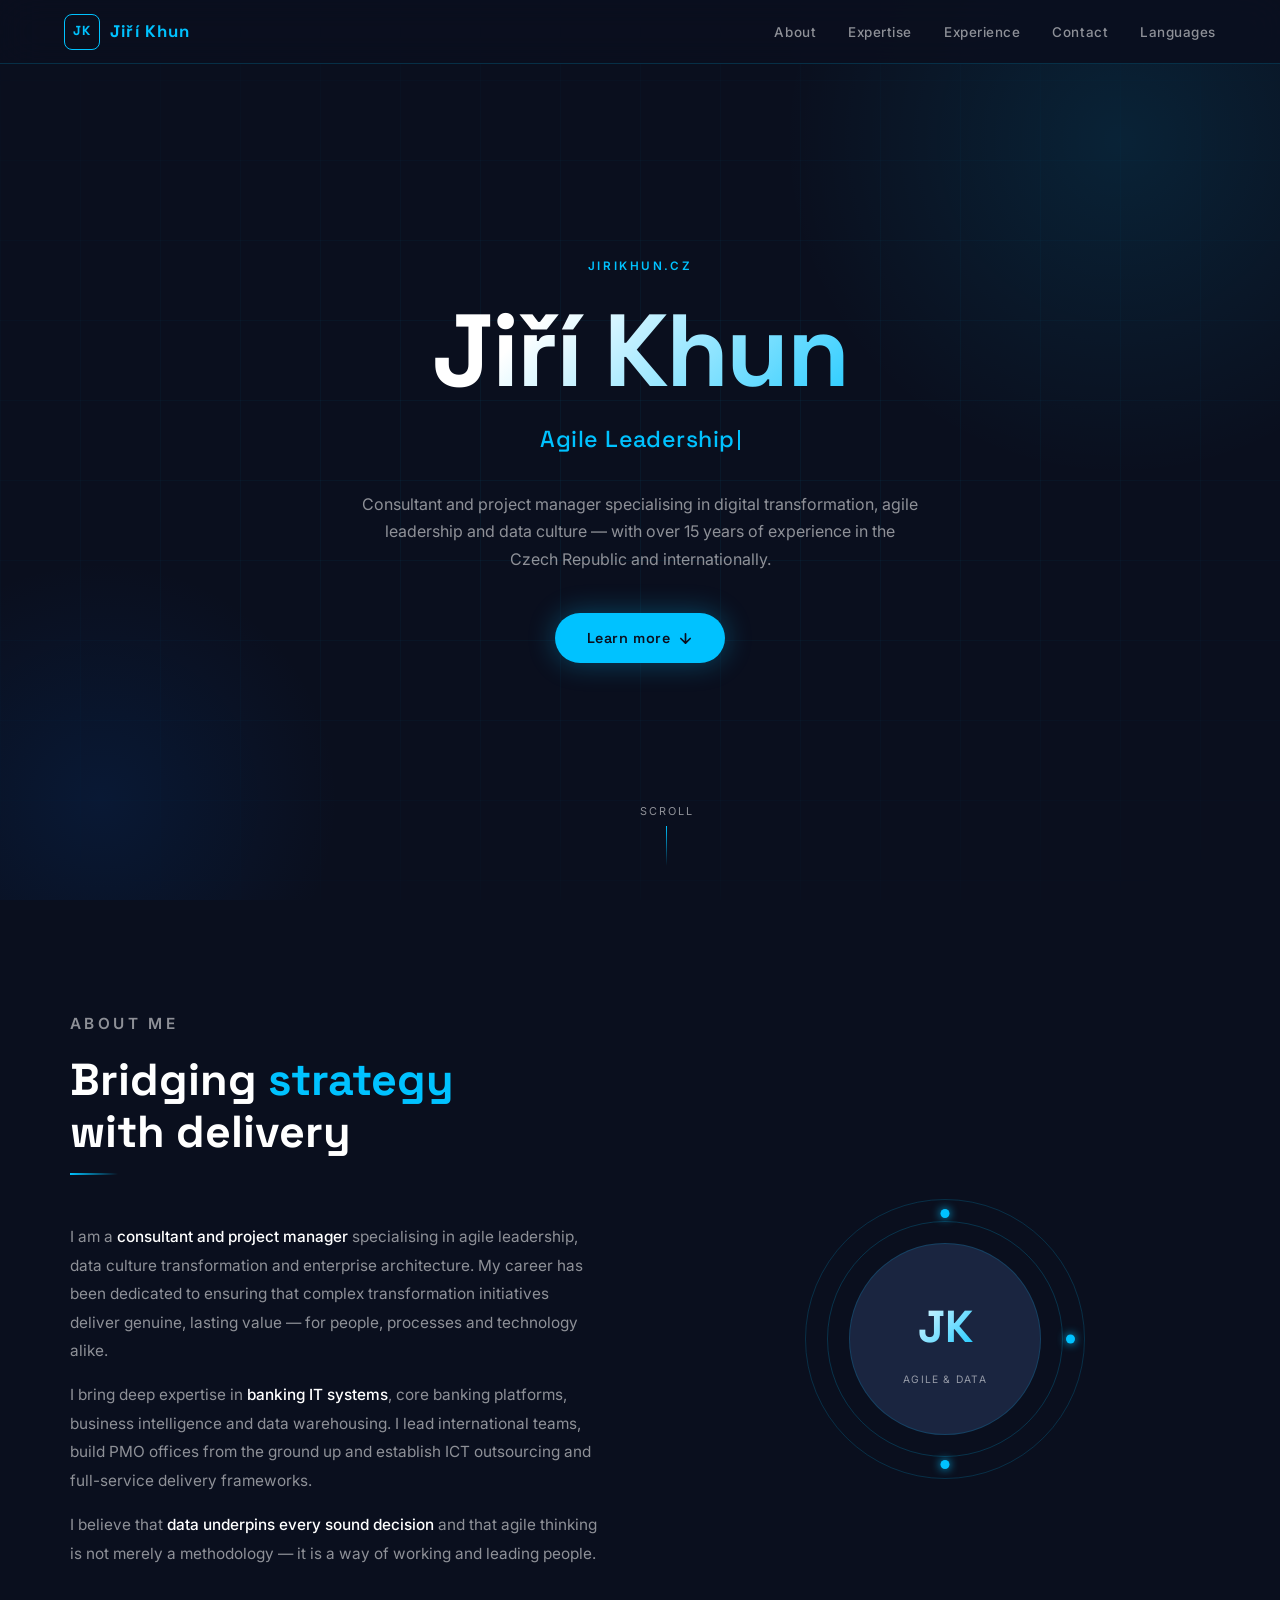
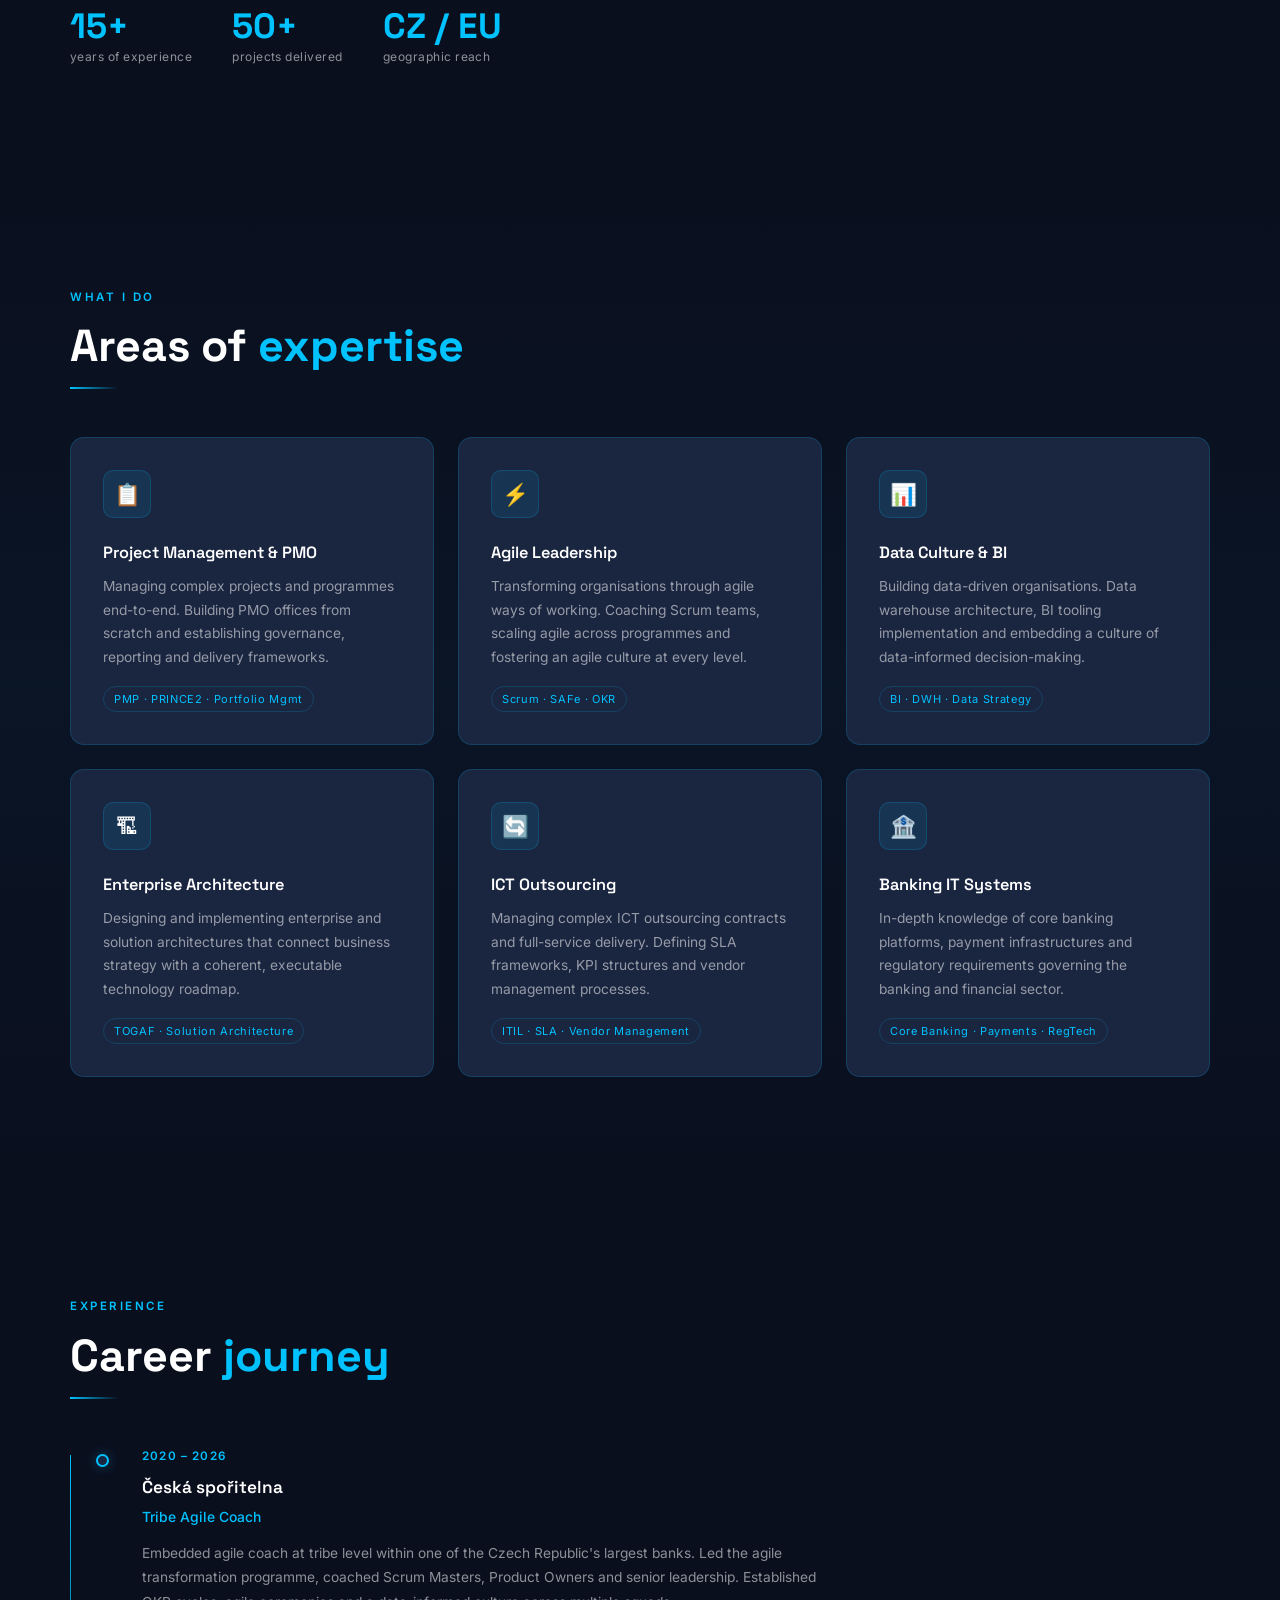
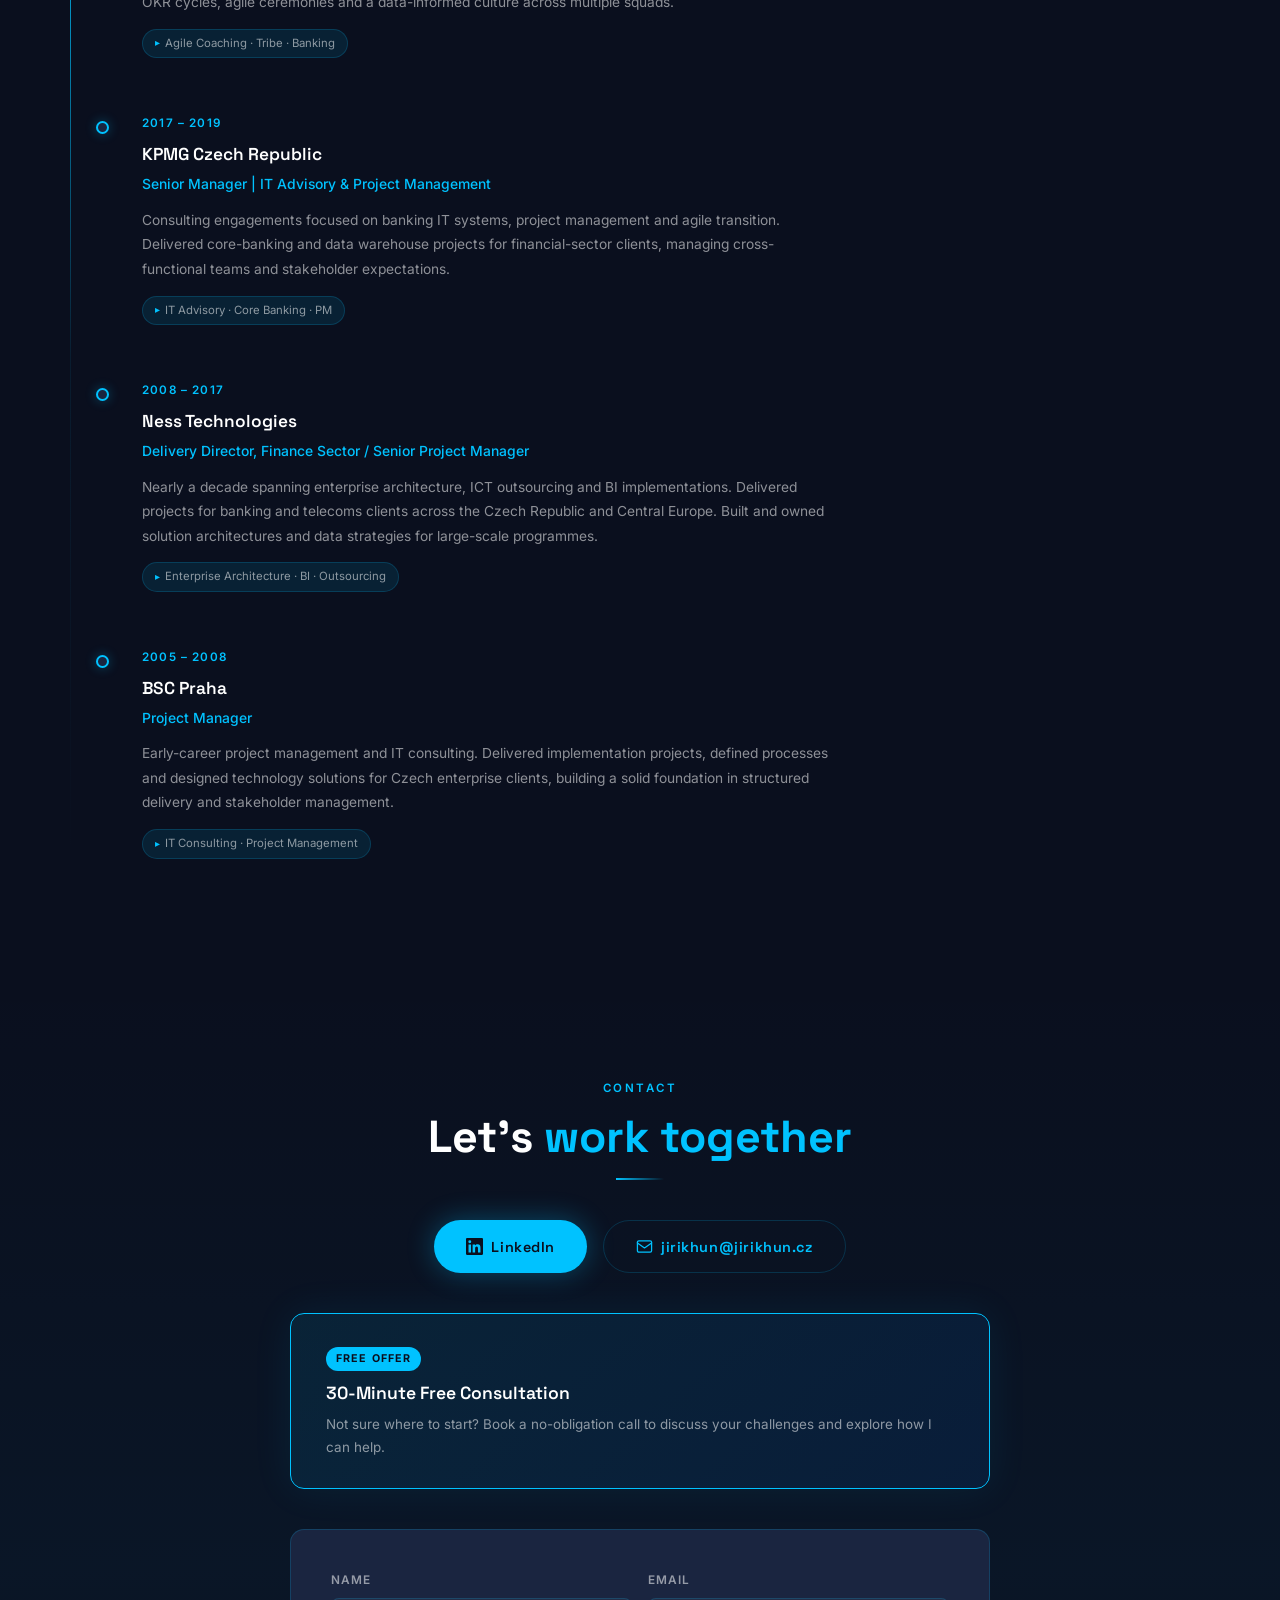
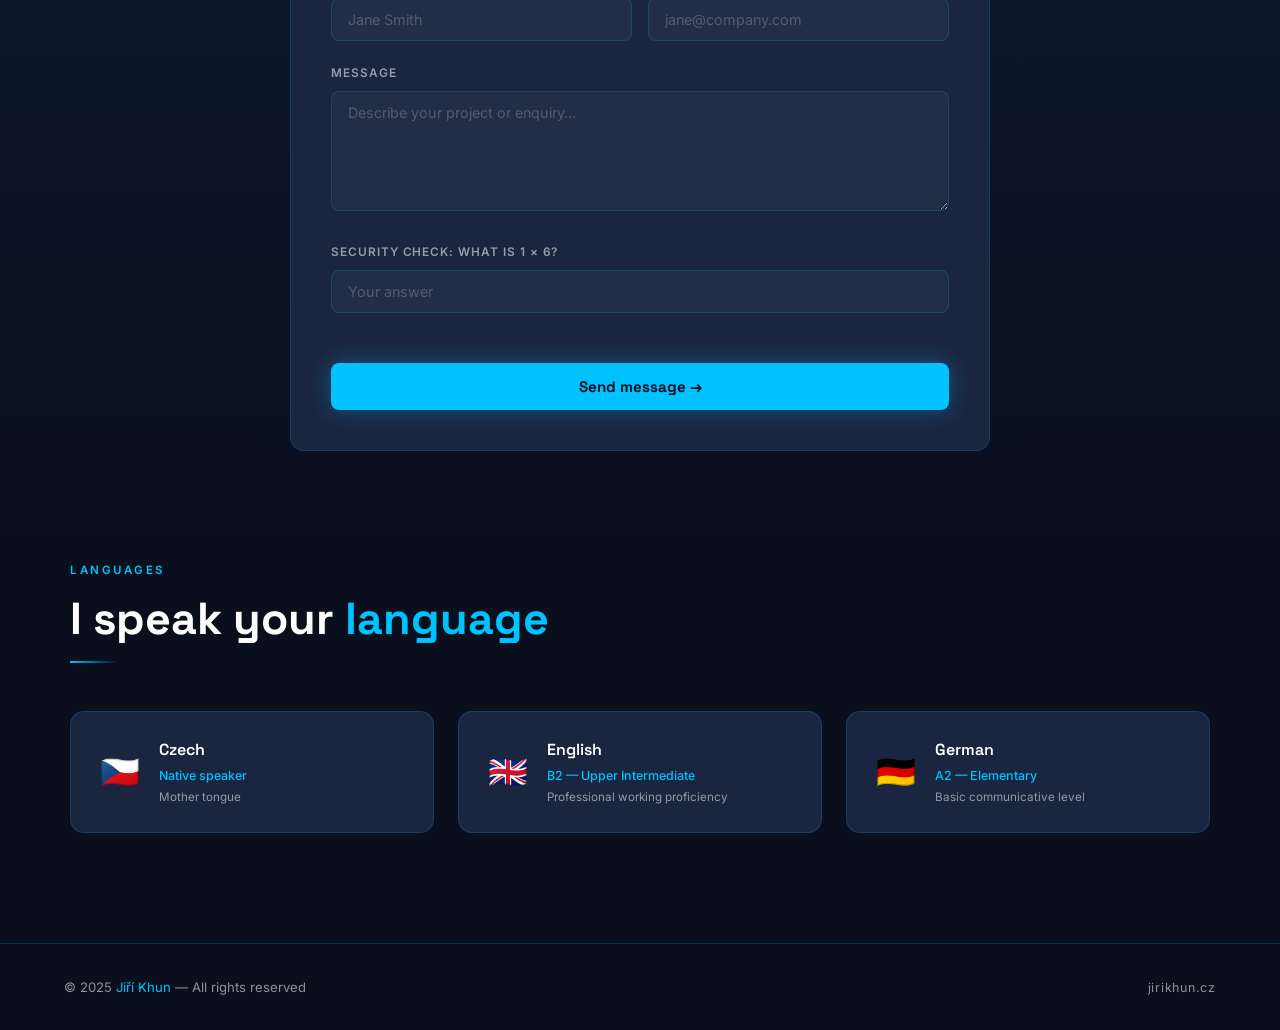
==== index.html @ 599cd728 "Add files via upload" ====
<!DOCTYPE html>
<html lang="en">
<head>
<meta charset="UTF-8">
<meta name="viewport" content="width=device-width, initial-scale=1.0">
<meta name="description" content="Jiří Khun — Agile Leadership, Data Culture, Enterprise Architecture. 15+ years of experience in the Czech Republic and internationally.">
<meta property="og:title" content="Jiří Khun | Agile Leadership • Data Culture">
<meta property="og:description" content="Consultant and project manager specialising in agile leadership, data culture and enterprise architecture.">
<meta property="og:type" content="website">
<meta property="og:url" content="https://jirikhun.cz">
<title>Jiří Khun | Agile Leadership • Data Culture</title>
<style>
@import url('https://fonts.googleapis.com/css2?family=Inter:wght@300;400;500;600&family=Space+Grotesk:wght@400;500;600;700&display=swap');

:root {
  --bg:         #0A0F1E;
  --card:       #1A2540;
  --nav-bg:     rgba(10,15,30,0.9);
  --accent:     #00C2FF;
  --accent-d:   rgba(0,194,255,0.1);
  --accent-g:   rgba(0,194,255,0.32);
  --white:      #FFFFFF;
  --muted:      rgba(255,255,255,0.54);
  --border:     rgba(0,194,255,0.18);
  --r:          14px;
  --head:       'Space Grotesk', sans-serif;
  --body:       'Inter', sans-serif;
}

*, *::before, *::after { box-sizing: border-box; margin: 0; padding: 0; }
html { scroll-behavior: smooth; }
body { background: var(--bg); color: var(--white); font-family: var(--body); line-height: 1.7; overflow-x: hidden; }
a { color: inherit; text-decoration: none; }
img { display: block; max-width: 100%; }

/* ── NAV ──────────────────────────────── */
nav {
  position: fixed; top: 0; left: 0; right: 0; height: 64px; z-index: 200;
  backdrop-filter: blur(20px); -webkit-backdrop-filter: blur(20px);
  background: var(--nav-bg); border-bottom: 1px solid var(--border);
  display: flex; align-items: center; justify-content: space-between;
  padding: 0 5vw; transition: box-shadow .3s;
}
nav.scrolled { box-shadow: 0 4px 40px rgba(0,0,0,.45); }
.logo {
  display: flex; align-items: center; gap: 10px;
  font-family: var(--head); font-weight: 700; font-size: 1.05rem;
  letter-spacing: .07em; color: var(--accent);
}
.logo-box {
  width: 36px; height: 36px; border: 1.5px solid var(--accent);
  border-radius: 8px; display: grid; place-items: center; font-size: .82rem;
}
.nav-links { display: flex; gap: 2rem; list-style: none; }
.nav-links a {
  font-size: .84rem; font-weight: 500; color: var(--muted);
  letter-spacing: .04em; position: relative; transition: color .25s;
}
.nav-links a::after {
  content: ''; position: absolute; bottom: -4px; left: 0; right: 0;
  height: 1px; background: var(--accent);
  transform: scaleX(0); transform-origin: left; transition: transform .25s;
}
.nav-links a:hover { color: var(--accent); }
.nav-links a:hover::after { transform: scaleX(1); }

.burger {
  display: none; flex-direction: column; gap: 5px;
  background: none; border: none; cursor: pointer; padding: 4px;
}
.burger span { display: block; width: 24px; height: 2px; background: var(--white); border-radius: 2px; transition: .3s; }
.burger.open span:nth-child(1) { transform: translateY(7px) rotate(45deg); }
.burger.open span:nth-child(2) { opacity: 0; }
.burger.open span:nth-child(3) { transform: translateY(-7px) rotate(-45deg); }

.mob-menu {
  display: none; position: fixed; top: 64px; left: 0; right: 0; z-index: 199;
  background: rgba(10,15,30,.97); backdrop-filter: blur(20px);
  border-bottom: 1px solid var(--border);
  flex-direction: column; gap: 1.1rem; padding: 1.5rem 5vw 2rem;
}
.mob-menu.open { display: flex; }
.mob-menu a { font-size: 1rem; color: var(--muted); transition: color .25s; }
.mob-menu a:hover { color: var(--accent); }

/* ── HERO ─────────────────────────────── */
.hero {
  position: relative; min-height: 100vh;
  display: flex; align-items: center; justify-content: center;
  text-align: center; padding: 120px 5vw 100px; overflow: hidden;
}
.hero-grid {
  position: absolute; inset: 0;
  background-image: linear-gradient(var(--border) 1px,transparent 1px),linear-gradient(90deg,var(--border) 1px,transparent 1px);
  background-size: 80px 80px;
  -webkit-mask-image: radial-gradient(ellipse 80% 60% at 50% 50%,black 20%,transparent 100%);
  mask-image: radial-gradient(ellipse 80% 60% at 50% 50%,black 20%,transparent 100%);
  opacity: .28;
}
.orb1 { position: absolute; width: 680px; height: 680px; border-radius: 50%; background: radial-gradient(circle,rgba(0,194,255,.11) 0%,transparent 70%); top:-200px; right:-180px; pointer-events:none; }
.orb2 { position: absolute; width: 480px; height: 480px; border-radius: 50%; background: radial-gradient(circle,rgba(0,80,180,.15) 0%,transparent 70%); bottom:-140px; left:-140px; pointer-events:none; }
.hero-inner { position: relative; z-index: 2; max-width: 820px; }

.eyebrow { font-size:.73rem; font-weight:600; letter-spacing:.22em; text-transform:uppercase; color:var(--accent); margin-bottom:1.3rem; opacity:0; animation:fu .7s .2s forwards; }
.hero-name {
  font-family: var(--head); font-size: clamp(3rem,8vw,6.5rem);
  font-weight: 700; line-height: 1.05; letter-spacing: -.02em;
  background: linear-gradient(135deg,#fff 30%,var(--accent) 100%);
  -webkit-background-clip: text; -webkit-text-fill-color: transparent; background-clip: text;
  margin-bottom: 1rem; opacity:0; animation:fu .8s .4s forwards;
}
.tw-wrap { height:2.4rem; display:flex; align-items:center; justify-content:center; margin-bottom:2rem; opacity:0; animation:fu .7s .7s forwards; }
.tw { font-family:var(--head); font-size:clamp(1rem,3vw,1.45rem); font-weight:500; color:var(--accent); letter-spacing:.02em; }
.cur { display:inline-block; width:2px; height:1.2em; background:var(--accent); margin-left:3px; vertical-align:middle; animation:blink 1s step-end infinite; }
.hero-bio { font-size:clamp(.88rem,2vw,1rem); color:var(--muted); max-width:560px; margin:0 auto 2.5rem; opacity:0; animation:fu .7s 1s forwards; }
.hero-cta { opacity:0; animation:fu .7s 1.2s forwards; }

.btn {
  display: inline-flex; align-items: center; gap: 8px;
  padding: .82rem 2rem; border-radius: 50px; border: none; cursor: pointer;
  font-family: var(--head); font-size: .9rem; font-weight: 600; letter-spacing: .04em;
  transition: transform .25s, box-shadow .25s, background .25s, border-color .25s;
}
.btn-acc { background:var(--accent); color:#0A0F1E; box-shadow:0 0 28px var(--accent-g); }
.btn-acc:hover { transform:translateY(-3px); box-shadow:0 0 50px var(--accent-g); }
.btn-out { background:transparent; color:var(--accent); border:1.5px solid var(--border); }
.btn-out:hover { background:var(--accent-d); border-color:var(--accent); transform:translateY(-3px); }

.scroll-ind {
  position:absolute; bottom:34px; left:50%; transform:translateX(-50%);
  display:flex; flex-direction:column; align-items:center; gap:6px;
  opacity:0; animation:fu .7s 1.6s forwards;
}
.scroll-ind span { font-size:.68rem; letter-spacing:.18em; text-transform:uppercase; color:var(--muted); }
.scroll-line { width:1px; height:40px; background:linear-gradient(to bottom,var(--accent),transparent); animation:sp 2s ease-in-out infinite; }

/* ── SECTIONS ─────────────────────────── */
section { position:relative; z-index:1; padding:110px 5vw; }
.wrap { max-width:1140px; margin:0 auto; }
.label { font-size:.72rem; font-weight:600; letter-spacing:.22em; text-transform:uppercase; color:var(--accent); margin-bottom:.8rem; }
.title { font-family:var(--head); font-size:clamp(1.8rem,4vw,2.8rem); font-weight:700; line-height:1.15; margin-bottom:1rem; }
.title span { color:var(--accent); }
.divider { width:48px; height:2px; background:linear-gradient(90deg,var(--accent),transparent); margin-bottom:3rem; }

/* ── ABOUT ────────────────────────────── */
#about { background:transparent; }
.about-grid { display:grid; grid-template-columns:1fr 1fr; gap:5rem; align-items:center; }
.about-text p { color:var(--muted); font-size:.96rem; margin-bottom:1rem; line-height:1.85; }
.about-text p strong { color:var(--white); font-weight:500; }
.stats { display:flex; gap:2.5rem; flex-wrap:wrap; margin-top:2.5rem; }
.stat-n { font-family:var(--head); font-size:2.2rem; font-weight:700; color:var(--accent); line-height:1; }
.stat-l { font-size:.75rem; color:var(--muted); margin-top:4px; letter-spacing:.04em; }
.visual { display:flex; align-items:center; justify-content:center; }
.ring-wrap { position:relative; width:280px; height:280px; }
.ring { position:absolute; inset:0; border-radius:50%; border:1px solid var(--border); animation:spin 20s linear infinite; }
.ring:nth-child(2) { inset:22px; border-color:rgba(0,194,255,.2); animation-duration:14s; animation-direction:reverse; }
.ring-c { position:absolute; inset:44px; border-radius:50%; background:var(--card); border:1.5px solid var(--border); display:flex; align-items:center; justify-content:center; flex-direction:column; gap:6px; }
.ring-i { font-family:var(--head); font-size:2.8rem; font-weight:700; background:linear-gradient(135deg,#fff,var(--accent)); -webkit-background-clip:text; -webkit-text-fill-color:transparent; background-clip:text; }
.ring-s { font-size:.64rem; letter-spacing:.12em; text-transform:uppercase; color:var(--muted); }
.dot { position:absolute; width:9px; height:9px; background:var(--accent); border-radius:50%; box-shadow:0 0 10px var(--accent); }
.dot:nth-child(4) { top:10px; left:50%; transform:translateX(-50%); }
.dot:nth-child(5) { bottom:10px; left:50%; transform:translateX(-50%); }
.dot:nth-child(6) { top:50%; right:10px; transform:translateY(-50%); }

/* ── EXPERTISE ────────────────────────── */
#expertise { background:linear-gradient(180deg,transparent,rgba(0,194,255,.03) 50%,transparent); }
.cards { display:grid; grid-template-columns:repeat(auto-fill,minmax(300px,1fr)); gap:1.5rem; }
.card {
  background:var(--card); border:1px solid var(--border); border-radius:var(--r); padding:2rem;
  position:relative; overflow:hidden; transition:transform .3s, border-color .3s;
}
.card::before {
  content:''; position:absolute; top:0; left:0; right:0; height:1px;
  background:linear-gradient(90deg,transparent,var(--accent),transparent);
  opacity:0; transition:opacity .3s;
}
.card:hover { transform:translateY(-4px); border-color:rgba(0,194,255,.4); }
.card:hover::before { opacity:1; }
.c-icon { width:48px; height:48px; background:var(--accent-d); border:1px solid var(--border); border-radius:10px; display:flex; align-items:center; justify-content:center; font-size:1.35rem; margin-bottom:1.3rem; }
.card h3 { font-family:var(--head); font-size:1.02rem; font-weight:600; margin-bottom:.5rem; }
.card p { font-size:.86rem; color:var(--muted); line-height:1.72; }
.tag { display:inline-block; margin-top:1rem; padding:3px 10px; border:1px solid var(--border); border-radius:50px; font-size:.69rem; color:var(--accent); letter-spacing:.06em; }

/* ── TIMELINE ─────────────────────────── */
#experience { background:transparent; }
.tl { position:relative; padding-left:2rem; max-width:760px; }
.tl::before { content:''; position:absolute; left:0; top:8px; bottom:0; width:1px; background:linear-gradient(to bottom,var(--accent),rgba(0,194,255,.08),transparent); }
.ti { position:relative; padding:0 0 3.5rem 2.5rem; }
.ti:last-child { padding-bottom:0; }
.ti::before { content:''; position:absolute; left:-6px; top:7px; width:13px; height:13px; border-radius:50%; background:var(--card); border:2px solid var(--accent); box-shadow:0 0 12px var(--accent-g); }
.ti-date { font-size:.73rem; font-weight:600; letter-spacing:.1em; text-transform:uppercase; color:var(--accent); margin-bottom:.4rem; }
.ti-co { font-family:var(--head); font-size:1.08rem; font-weight:600; margin-bottom:.2rem; }
.ti-role { font-size:.87rem; color:var(--accent); font-weight:500; margin-bottom:.7rem; }
.ti-desc { font-size:.86rem; color:var(--muted); line-height:1.78; }
.ti-badge { display:inline-flex; align-items:center; gap:5px; margin-top:.9rem; padding:4px 12px; background:var(--accent-d); border:1px solid var(--border); border-radius:50px; font-size:.71rem; color:var(--muted); }
.ti-badge::before { content:'▸'; color:var(--accent); font-size:.6rem; }

/* ── CONTACT ──────────────────────────── */
#contact { background:linear-gradient(180deg,transparent,rgba(0,194,255,.04) 50%,transparent); }
.contact-wrap { max-width:700px; margin:0 auto; text-align:center; }
.cta-row { display:flex; gap:1rem; justify-content:center; flex-wrap:wrap; margin-bottom:2.5rem; }

/* Consultation banner */
.consult {
  background:linear-gradient(135deg,rgba(0,194,255,.09),rgba(0,80,180,.14));
  border:1px solid var(--accent); border-radius:var(--r);
  padding:1.8rem 2.2rem; margin-bottom:2.5rem;
  display:flex; align-items:center; justify-content:space-between; gap:1.5rem; flex-wrap:wrap;
  box-shadow:0 0 40px rgba(0,194,255,.08);
  text-align:left;
}
.consult-badge { display:inline-block; background:var(--accent); color:#0A0F1E; font-size:.67rem; font-weight:700; letter-spacing:.1em; text-transform:uppercase; padding:3px 10px; border-radius:50px; margin-bottom:.5rem; }
.consult h3 { font-family:var(--head); font-size:1.1rem; font-weight:600; margin-bottom:.25rem; }
.consult p { font-size:.84rem; color:var(--muted); margin:0; }

/* Form */
.form-box { background:var(--card); border:1px solid var(--border); border-radius:var(--r); padding:2.5rem; text-align:left; }
.fg { margin-bottom:1.4rem; }
.fg label { display:block; font-size:.74rem; font-weight:600; letter-spacing:.08em; text-transform:uppercase; color:var(--muted); margin-bottom:.5rem; }
.fg input, .fg textarea {
  width:100%; background:rgba(255,255,255,.04); border:1px solid var(--border); border-radius:8px;
  padding:.75rem 1rem; color:var(--white); font-family:var(--body); font-size:.9rem;
  outline:none; transition:border-color .25s;
}
.fg input::placeholder, .fg textarea::placeholder { color:rgba(255,255,255,.22); }
.fg input:focus, .fg textarea:focus { border-color:var(--accent); }
.fg textarea { resize:vertical; min-height:120px; }
.form-row { display:grid; grid-template-columns:1fr 1fr; gap:1rem; }
.captcha-hint { display:block; margin-top:5px; font-size:.75rem; min-height:1rem; }
.captcha-hint.err { color:#ff6b6b; }
.captcha-hint.ok  { color:#00e68a; }
.form-btn {
  width:100%; background:var(--accent); color:#0A0F1E; border:none; border-radius:8px;
  padding:.88rem; font-family:var(--head); font-size:.95rem; font-weight:700; cursor:pointer;
  box-shadow:0 0 24px var(--accent-g); transition:transform .25s, box-shadow .25s; margin-top:.4rem;
}
.form-btn:hover { transform:translateY(-2px); box-shadow:0 0 45px var(--accent-g); }
.form-btn:disabled { opacity:.5; cursor:not-allowed; transform:none; }
.form-ok { display:none; margin-top:1rem; text-align:center; font-size:.9rem; color:#00e68a; font-weight:500; }

/* ── LANGUAGES ────────────────────────── */
#languages { background:transparent; padding-top:0; }
.lang-grid { display:flex; gap:1.5rem; flex-wrap:wrap; }
.lang-card {
  background:var(--card); border:1px solid var(--border); border-radius:var(--r);
  padding:1.5rem 1.8rem; display:flex; align-items:center; gap:1.2rem;
  flex:1; min-width:190px; transition:border-color .3s, transform .3s;
}
.lang-card:hover { border-color:rgba(0,194,255,.4); transform:translateY(-3px); }
.lang-flag { font-size:2rem; line-height:1; }
.lang-name { font-family:var(--head); font-size:1rem; font-weight:600; margin-bottom:2px; }
.lang-lv { font-size:.78rem; color:var(--accent); font-weight:500; }
.lang-note { font-size:.73rem; color:var(--muted); margin-top:2px; }

/* ── FOOTER ───────────────────────────── */
footer { position:relative; z-index:1; border-top:1px solid var(--border); padding:2rem 5vw; display:flex; align-items:center; justify-content:space-between; flex-wrap:wrap; gap:1rem; }
.foot-l { font-size:.82rem; color:var(--muted); }
.foot-l span { color:var(--accent); }
.foot-r { font-size:.78rem; color:var(--muted); letter-spacing:.06em; }

/* ── REVEAL ───────────────────────────── */
.rev { opacity:0; transform:translateY(26px); transition:opacity .65s ease, transform .65s ease; }
.rev.vis { opacity:1; transform:translateY(0); }
.d1 { transition-delay:.08s; }
.d2 { transition-delay:.16s; }
.d3 { transition-delay:.24s; }
.d4 { transition-delay:.32s; }

/* ── KEYFRAMES ────────────────────────── */
@keyframes fu   { from{opacity:0;transform:translateY(20px)} to{opacity:1;transform:translateY(0)} }
@keyframes blink{ 0%,100%{opacity:1} 50%{opacity:0} }
@keyframes spin { to{transform:rotate(360deg)} }
@keyframes sp   { 0%,100%{opacity:.4} 50%{opacity:1} }

/* ── RESPONSIVE ───────────────────────── */
@media(max-width:900px) {
  .about-grid { grid-template-columns:1fr; gap:3rem; }
  .visual { order:-1; }
  .form-row { grid-template-columns:1fr; }
  .consult { flex-direction:column; align-items:flex-start; }
}
@media(max-width:640px) {
  .nav-links { display:none; }
  .burger { display:flex; }
  section { padding:70px 5vw; }
  .cards { grid-template-columns:1fr; }
  footer { flex-direction:column; text-align:center; }
}
</style>
</head>
<body>

<!-- NAV -->
<nav id="nav">
  <a href="#hero" class="logo">
    <div class="logo-box">JK</div>
    Jiří Khun
  </a>
  <ul class="nav-links">
    <li><a href="#about">About</a></li>
    <li><a href="#expertise">Expertise</a></li>
    <li><a href="#experience">Experience</a></li>
    <li><a href="#contact">Contact</a></li>
    <li><a href="#languages">Languages</a></li>
  </ul>
  <button class="burger" id="burger" aria-label="Menu">
    <span></span><span></span><span></span>
  </button>
</nav>

<div class="mob-menu" id="mob">
  <a href="#about"      onclick="closeMob()">About</a>
  <a href="#expertise"  onclick="closeMob()">Expertise</a>
  <a href="#experience" onclick="closeMob()">Experience</a>
  <a href="#contact"    onclick="closeMob()">Contact</a>
  <a href="#languages"  onclick="closeMob()">Languages</a>
</div>

<!-- HERO -->
<section id="hero" class="hero">
  <div class="hero-grid"></div>
  <div class="orb1"></div>
  <div class="orb2"></div>
  <div class="hero-inner">
    <p class="eyebrow">jirikhun.cz</p>
    <h1 class="hero-name">Jiří Khun</h1>
    <div class="tw-wrap">
      <span class="tw" id="tw"></span><span class="cur"></span>
    </div>
    <p class="hero-bio">
      Consultant and project manager specialising in digital transformation, agile leadership and data culture — with over 15 years of experience in the Czech Republic and internationally.
    </p>
    <div class="hero-cta">
      <a href="#about" class="btn btn-acc">
        Learn more
        <svg width="15" height="15" viewBox="0 0 16 16" fill="none"><path d="M8 3v10M3 8l5 5 5-5" stroke="currentColor" stroke-width="1.8" stroke-linecap="round" stroke-linejoin="round"/></svg>
      </a>
    </div>
  </div>
  <div class="scroll-ind">
    <span>Scroll</span>
    <div class="scroll-line"></div>
  </div>
</section>

<!-- ABOUT -->
<section id="about">
  <div class="wrap">
    <div class="about-grid">
      <div class="about-text rev">
        <p class="label">About me</p>
        <h2 class="title">Bridging <span>strategy</span><br>with delivery</h2>
        <div class="divider"></div>
        <p>I am a <strong>consultant and project manager</strong> specialising in agile leadership, data culture transformation and enterprise architecture. My career has been dedicated to ensuring that complex transformation initiatives deliver genuine, lasting value — for people, processes and technology alike.</p>
        <p>I bring deep expertise in <strong>banking IT systems</strong>, core banking platforms, business intelligence and data warehousing. I lead international teams, build PMO offices from the ground up and establish ICT outsourcing and full-service delivery frameworks.</p>
        <p>I believe that <strong>data underpins every sound decision</strong> and that agile thinking is not merely a methodology — it is a way of working and leading people.</p>
        <div class="stats">
          <div><div class="stat-n">15+</div><div class="stat-l">years of experience</div></div>
          <div><div class="stat-n">50+</div><div class="stat-l">projects delivered</div></div>
          <div><div class="stat-n">CZ&nbsp;/&nbsp;EU</div><div class="stat-l">geographic reach</div></div>
        </div>
      </div>
      <div class="visual rev d2">
        <div class="ring-wrap">
          <div class="ring"></div>
          <div class="ring" style="animation-delay:-5s"></div>
          <div class="ring-c">
            <span class="ring-i">JK</span>
            <span class="ring-s">Agile &amp; Data</span>
          </div>
          <span class="dot"></span>
          <span class="dot"></span>
          <span class="dot"></span>
        </div>
      </div>
    </div>
  </div>
</section>

<!-- EXPERTISE -->
<section id="expertise">
  <div class="wrap">
    <div class="rev">
      <p class="label">What I do</p>
      <h2 class="title">Areas of <span>expertise</span></h2>
      <div class="divider"></div>
    </div>
    <div class="cards">
      <div class="card rev d1">
        <div class="c-icon">📋</div>
        <h3>Project Management &amp; PMO</h3>
        <p>Managing complex projects and programmes end-to-end. Building PMO offices from scratch and establishing governance, reporting and delivery frameworks.</p>
        <span class="tag">PMP · PRINCE2 · Portfolio Mgmt</span>
      </div>
      <div class="card rev d2">
        <div class="c-icon">⚡</div>
        <h3>Agile Leadership</h3>
        <p>Transforming organisations through agile ways of working. Coaching Scrum teams, scaling agile across programmes and fostering an agile culture at every level.</p>
        <span class="tag">Scrum · SAFe · OKR</span>
      </div>
      <div class="card rev d3">
        <div class="c-icon">📊</div>
        <h3>Data Culture &amp; BI</h3>
        <p>Building data-driven organisations. Data warehouse architecture, BI tooling implementation and embedding a culture of data-informed decision-making.</p>
        <span class="tag">BI · DWH · Data Strategy</span>
      </div>
      <div class="card rev d1">
        <div class="c-icon">🏗</div>
        <h3>Enterprise Architecture</h3>
        <p>Designing and implementing enterprise and solution architectures that connect business strategy with a coherent, executable technology roadmap.</p>
        <span class="tag">TOGAF · Solution Architecture</span>
      </div>
      <div class="card rev d2">
        <div class="c-icon">🔄</div>
        <h3>ICT Outsourcing</h3>
        <p>Managing complex ICT outsourcing contracts and full-service delivery. Defining SLA frameworks, KPI structures and vendor management processes.</p>
        <span class="tag">ITIL · SLA · Vendor Management</span>
      </div>
      <div class="card rev d3">
        <div class="c-icon">🏦</div>
        <h3>Banking IT Systems</h3>
        <p>In-depth knowledge of core banking platforms, payment infrastructures and regulatory requirements governing the banking and financial sector.</p>
        <span class="tag">Core Banking · Payments · RegTech</span>
      </div>
    </div>
  </div>
</section>

<!-- EXPERIENCE -->
<section id="experience">
  <div class="wrap">
    <div class="rev">
      <p class="label">Experience</p>
      <h2 class="title">Career <span>journey</span></h2>
      <div class="divider"></div>
    </div>
    <div class="tl">

      <div class="ti rev">
        <div class="ti-date">2020 – 2026</div>
        <div class="ti-co">Česká spořitelna</div>
        <div class="ti-role">Tribe Agile Coach</div>
        <p class="ti-desc">Embedded agile coach at tribe level within one of the Czech Republic's largest banks. Led the agile transformation programme, coached Scrum Masters, Product Owners and senior leadership. Established OKR cycles, agile ceremonies and a data-informed culture across multiple squads.</p>
        <span class="ti-badge">Agile Coaching · Tribe · Banking</span>
      </div>

      <div class="ti rev d1">
        <div class="ti-date">2017 – 2019</div>
        <div class="ti-co">KPMG Czech Republic</div>
        <div class="ti-role">Senior Manager | IT Advisory &amp; Project Management</div>
        <p class="ti-desc">Consulting engagements focused on banking IT systems, project management and agile transition. Delivered core-banking and data warehouse projects for financial-sector clients, managing cross-functional teams and stakeholder expectations.</p>
        <span class="ti-badge">IT Advisory · Core Banking · PM</span>
      </div>

      <div class="ti rev d2">
        <div class="ti-date">2008 – 2017</div>
        <div class="ti-co">Ness Technologies</div>
        <div class="ti-role">Delivery Director, Finance Sector / Senior Project Manager</div>
        <p class="ti-desc">Nearly a decade spanning enterprise architecture, ICT outsourcing and BI implementations. Delivered projects for banking and telecoms clients across the Czech Republic and Central Europe. Built and owned solution architectures and data strategies for large-scale programmes.</p>
        <span class="ti-badge">Enterprise Architecture · BI · Outsourcing</span>
      </div>

      <div class="ti rev d3">
        <div class="ti-date">2005 – 2008</div>
        <div class="ti-co">BSC Praha</div>
        <div class="ti-role">Project Manager</div>
        <p class="ti-desc">Early-career project management and IT consulting. Delivered implementation projects, defined processes and designed technology solutions for Czech enterprise clients, building a solid foundation in structured delivery and stakeholder management.</p>
        <span class="ti-badge">IT Consulting · Project Management</span>
      </div>

    </div>
  </div>
</section>

<!-- CONTACT -->
<section id="contact">
  <div class="wrap">
    <div class="contact-wrap">
      <div class="rev">
        <p class="label">Contact</p>
        <h2 class="title">Let's <span>work together</span></h2>
        <div class="divider" style="margin:0 auto 2.5rem;"></div>
      </div>

      <div class="cta-row rev d1">
        <a href="https://www.linkedin.com/in/jirikhun/" target="_blank" rel="noopener noreferrer" class="btn btn-acc">
          <svg width="17" height="17" viewBox="0 0 24 24" fill="currentColor"><path d="M20.447 20.452h-3.554v-5.569c0-1.328-.027-3.037-1.852-3.037-1.853 0-2.136 1.445-2.136 2.939v5.667H9.351V9h3.414v1.561h.046c.477-.9 1.637-1.85 3.37-1.85 3.601 0 4.267 2.37 4.267 5.455v6.286zM5.337 7.433a2.062 2.062 0 01-2.063-2.065 2.064 2.064 0 112.063 2.065zm1.782 13.019H3.555V9h3.564v11.452zM22.225 0H1.771C.792 0 0 .774 0 1.729v20.542C0 23.227.792 24 1.771 24h20.451C23.2 24 24 23.227 24 22.271V1.729C24 .774 23.2 0 22.222 0h.003z"/></svg>
          LinkedIn
        </a>
        <a id="emailLink" href="#" class="btn btn-out">
          <svg width="17" height="17" viewBox="0 0 24 24" fill="none" stroke="currentColor" stroke-width="1.8" stroke-linecap="round" stroke-linejoin="round"><rect x="2" y="4" width="20" height="16" rx="2"/><path d="M2 7l10 7 10-7"/></svg>
          <span id="emailTxt">jirikhun&#64;jirikhun.cz</span>
        </a>
      </div>

      <div class="consult rev d2">
        <div>
          <span class="consult-badge">Free offer</span>
          <h3>30-Minute Free Consultation</h3>
          <p>Not sure where to start? Book a no-obligation call to discuss your challenges and explore how I can help.</p>
        </div>

      </div>

      <form class="form-box rev d3" id="contactForm">
        <div class="form-row">
          <div class="fg">
            <label for="fname">Name</label>
            <input type="text" id="fname" name="name" placeholder="Jane Smith" autocomplete="name" required>
          </div>
          <div class="fg">
            <label for="femail">Email</label>
            <input type="email" id="femail" name="email" placeholder="jane@company.com" autocomplete="email" required>
          </div>
        </div>
        <div class="fg">
          <label for="fmsg">Message</label>
          <textarea id="fmsg" name="message" placeholder="Describe your project or enquiry…" required></textarea>
        </div>
        <div class="fg">
          <label>Security check: <span id="captchaQ"></span></label>
          <input type="text" id="captchaA" placeholder="Your answer" autocomplete="off" inputmode="numeric">
          <span class="captcha-hint" id="captchaHint"></span>
        </div>
        <button type="button" class="form-btn" id="sendBtn" onclick="submitForm()">Send message →</button>
        <p class="form-ok" id="formOk">✓ Message sent! I'll get back to you soon.</p>
      </form>

    </div>
  </div>
</section>

<!-- LANGUAGES -->
<section id="languages">
  <div class="wrap">
    <div class="rev">
      <p class="label">Languages</p>
      <h2 class="title">I speak your <span>language</span></h2>
      <div class="divider"></div>
    </div>
    <div class="lang-grid">
      <div class="lang-card rev d1">
        <div class="lang-flag">🇨🇿</div>
        <div>
          <div class="lang-name">Czech</div>
          <div class="lang-lv">Native speaker</div>
          <div class="lang-note">Mother tongue</div>
        </div>
      </div>
      <div class="lang-card rev d2">
        <div class="lang-flag">🇬🇧</div>
        <div>
          <div class="lang-name">English</div>
          <div class="lang-lv">B2 — Upper Intermediate</div>
          <div class="lang-note">Professional working proficiency</div>
        </div>
      </div>
      <div class="lang-card rev d3">
        <div class="lang-flag">🇩🇪</div>
        <div>
          <div class="lang-name">German</div>
          <div class="lang-lv">A2 — Elementary</div>
          <div class="lang-note">Basic communicative level</div>
        </div>
      </div>
    </div>
  </div>
</section>

<!-- FOOTER -->
<footer>
  <div class="foot-l">© 2025 <span>Jiří Khun</span> — All rights reserved</div>
  <div class="foot-r">jirikhun.cz</div>
</footer>

<script>
// Email (built in JS to avoid scraping)
(function(){
  var el = document.getElementById('emailLink');
  var tx = document.getElementById('emailTxt');
  var addr = 'jirikhun' + '@' + 'jirikhun.cz';
  if(el){ el.href = 'mailto:' + addr; }
  if(tx){ tx.textContent = addr; }
})();

// Nav shadow on scroll
var navEl = document.getElementById('nav');
window.addEventListener('scroll', function(){
  navEl.classList.toggle('scrolled', window.scrollY > 40);
}, {passive:true});

// Hamburger
var burger = document.getElementById('burger');
var mob    = document.getElementById('mob');
burger.addEventListener('click', function(){
  burger.classList.toggle('open');
  mob.classList.toggle('open');
});
function closeMob(){
  burger.classList.remove('open');
  mob.classList.remove('open');
}

// Typewriter
var phrases = ['Agile Leadership','Data Culture','Enterprise Architecture','Project Management'];
var twEl = document.getElementById('tw');
var pi=0, ci=0, del=false, wait=false;
function tick(){
  if(wait){ wait=false; setTimeout(tick, del?500:1800); return; }
  var p = phrases[pi];
  if(!del){ twEl.textContent = p.slice(0,++ci); if(ci===p.length){del=true;wait=true;} setTimeout(tick,75); }
  else    { twEl.textContent = p.slice(0,--ci); if(ci===0){del=false;pi=(pi+1)%phrases.length;wait=true;} setTimeout(tick,40); }
}
setTimeout(tick,1500);

// Math captcha
var captchaAns = 0;
function genCaptcha(){
  var a = Math.floor(Math.random()*9)+1;
  var b = Math.floor(Math.random()*9)+1;
  var pool = [
    {q: a+' + '+b, a: a+b},
    {q: a+' × '+b, a: a*b},
    {q: (a+b)+' − '+b, a: a}
  ];
  var pick = pool[Math.floor(Math.random()*pool.length)];
  captchaAns = pick.a;
  document.getElementById('captchaQ').textContent = 'What is ' + pick.q + '?';
  document.getElementById('captchaA').value = '';
  var h = document.getElementById('captchaHint');
  h.textContent = ''; h.className = 'captcha-hint';
}
genCaptcha();

function submitForm(){
  var hint = document.getElementById('captchaHint');
  var val  = parseInt(document.getElementById('captchaA').value.trim(), 10);
  if(isNaN(val) || val !== captchaAns){
    hint.textContent = '✗ Incorrect — please try again.';
    hint.className = 'captcha-hint err';
    genCaptcha(); return;
  }
  hint.textContent = '✓ Correct!'; hint.className = 'captcha-hint ok';

  var btn  = document.getElementById('sendBtn');
  var name = document.getElementById('fname').value.trim();
  var email= document.getElementById('femail').value.trim();
  var msg  = document.getElementById('fmsg').value.trim();

  if(!name || !email || !msg){
    hint.textContent = '✗ Please fill in all fields.';
    hint.className = 'captcha-hint err';
    return;
  }

  btn.disabled = true; btn.textContent = 'Sending…';

  fetch('https://formspree.io/f/mlgwkwan', {
    method: 'POST',
    headers: { 'Accept': 'application/json', 'Content-Type': 'application/json' },
    body: JSON.stringify({ name: name, email: email, message: msg })
  })
  .then(function(res){ return res.json().then(function(data){ return {ok: res.ok, data: data}; }); })
  .then(function(r){
    if(r.ok){
      document.getElementById('contactForm').reset();
      btn.style.display = 'none';
      document.getElementById('formOk').style.display = 'block';
      genCaptcha();
    } else {
      btn.disabled = false; btn.textContent = 'Send message →';
      hint.textContent = '✗ Something went wrong — please try again.';
      hint.className = 'captcha-hint err';
    }
  })
  .catch(function(){
    btn.disabled = false; btn.textContent = 'Send message →';
    hint.textContent = '✗ Network error — please try again.';
    hint.className = 'captcha-hint err';
  });
}

// Scroll reveal
var revEls = document.querySelectorAll('.rev');
var obs = new IntersectionObserver(function(entries){
  entries.forEach(function(e){
    if(e.isIntersecting){ e.target.classList.add('vis'); obs.unobserve(e.target); }
  });
}, {threshold:0.08, rootMargin:'0px 0px -30px 0px'});
revEls.forEach(function(el){ obs.observe(el); });
</script>
</body>
</html>
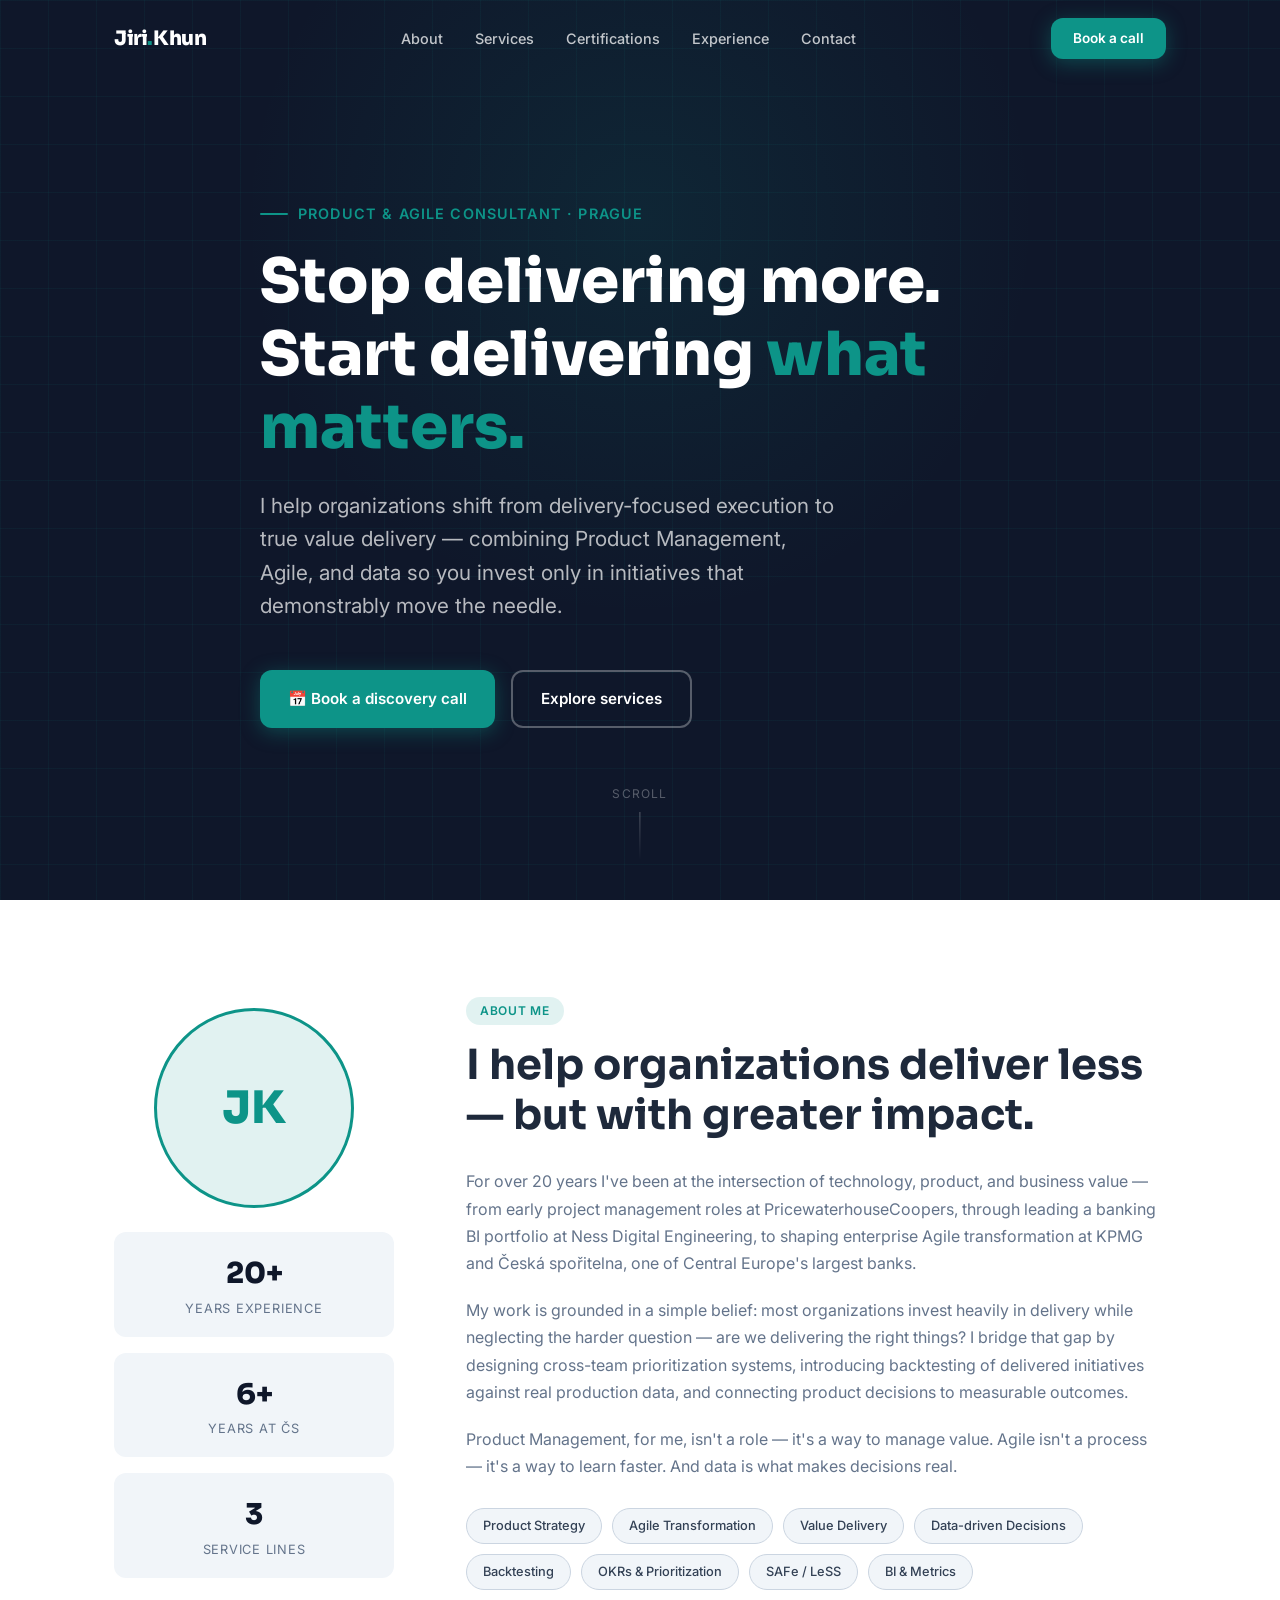
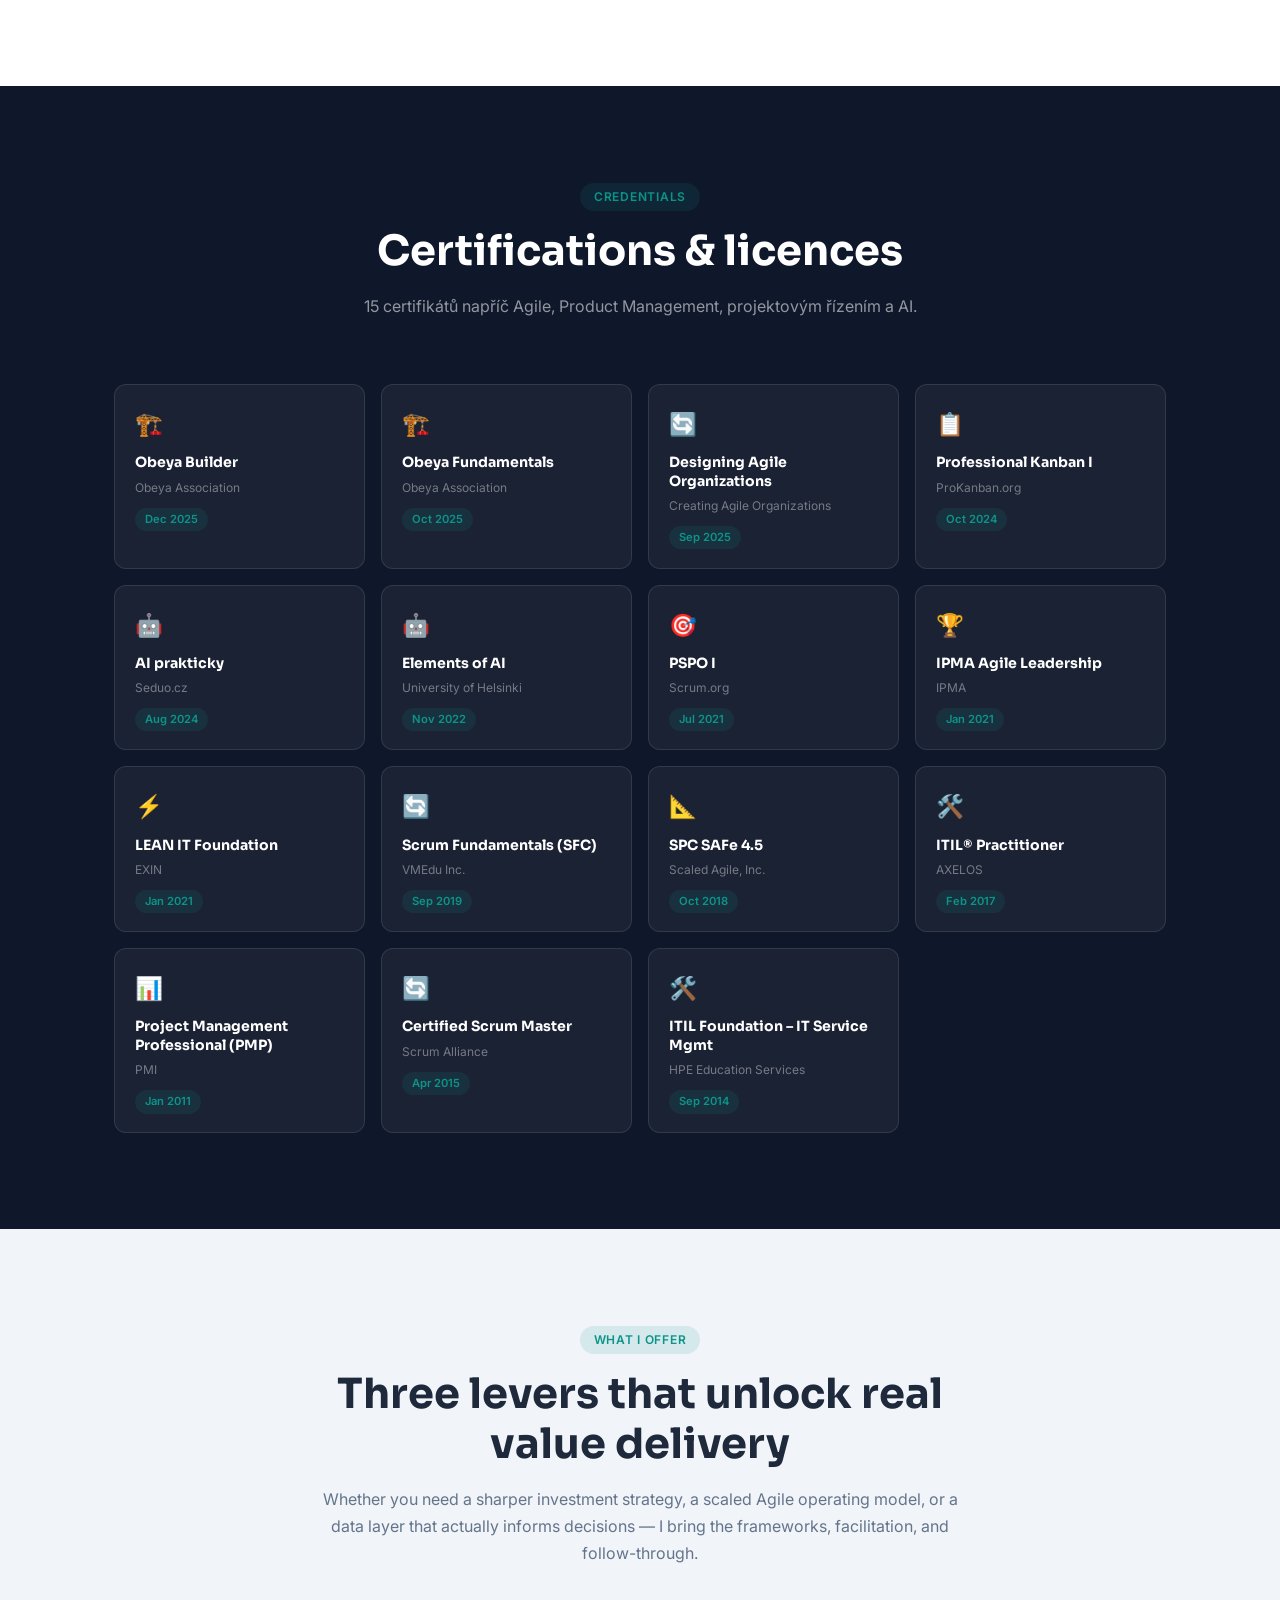
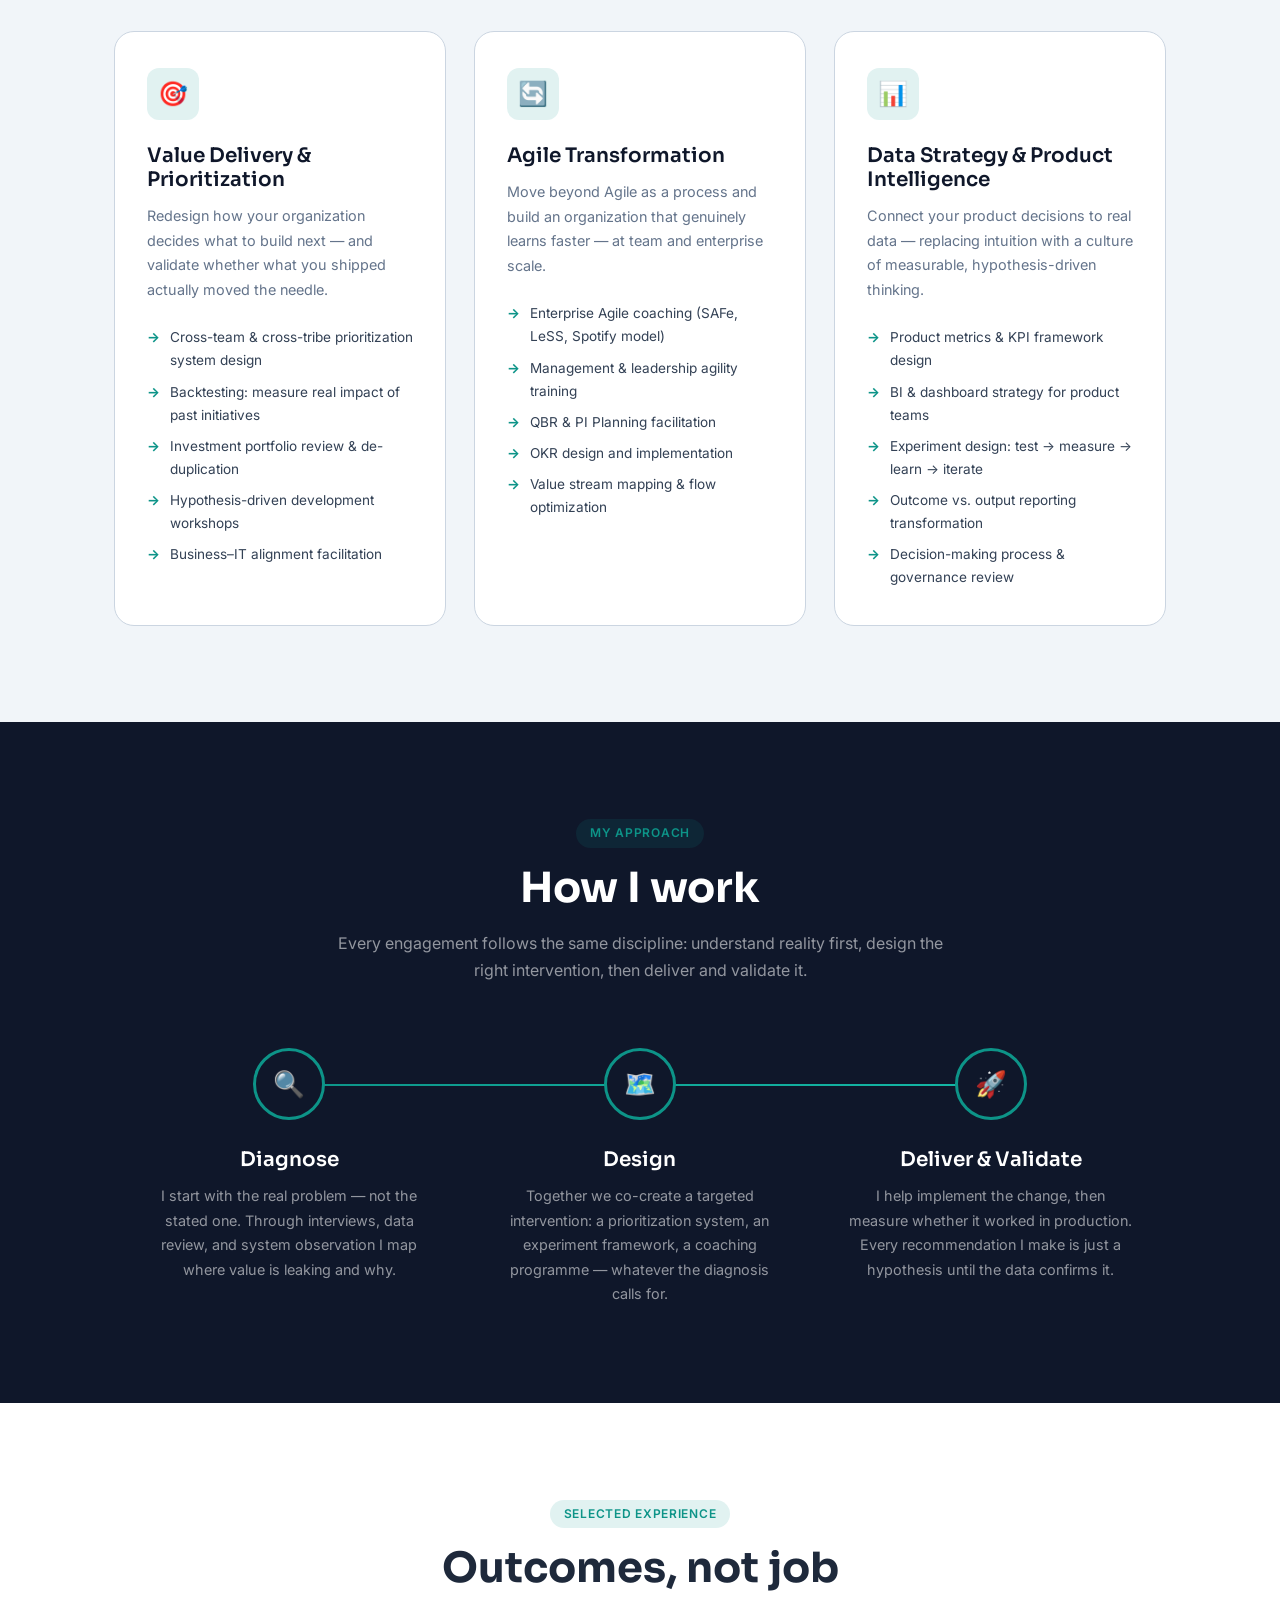
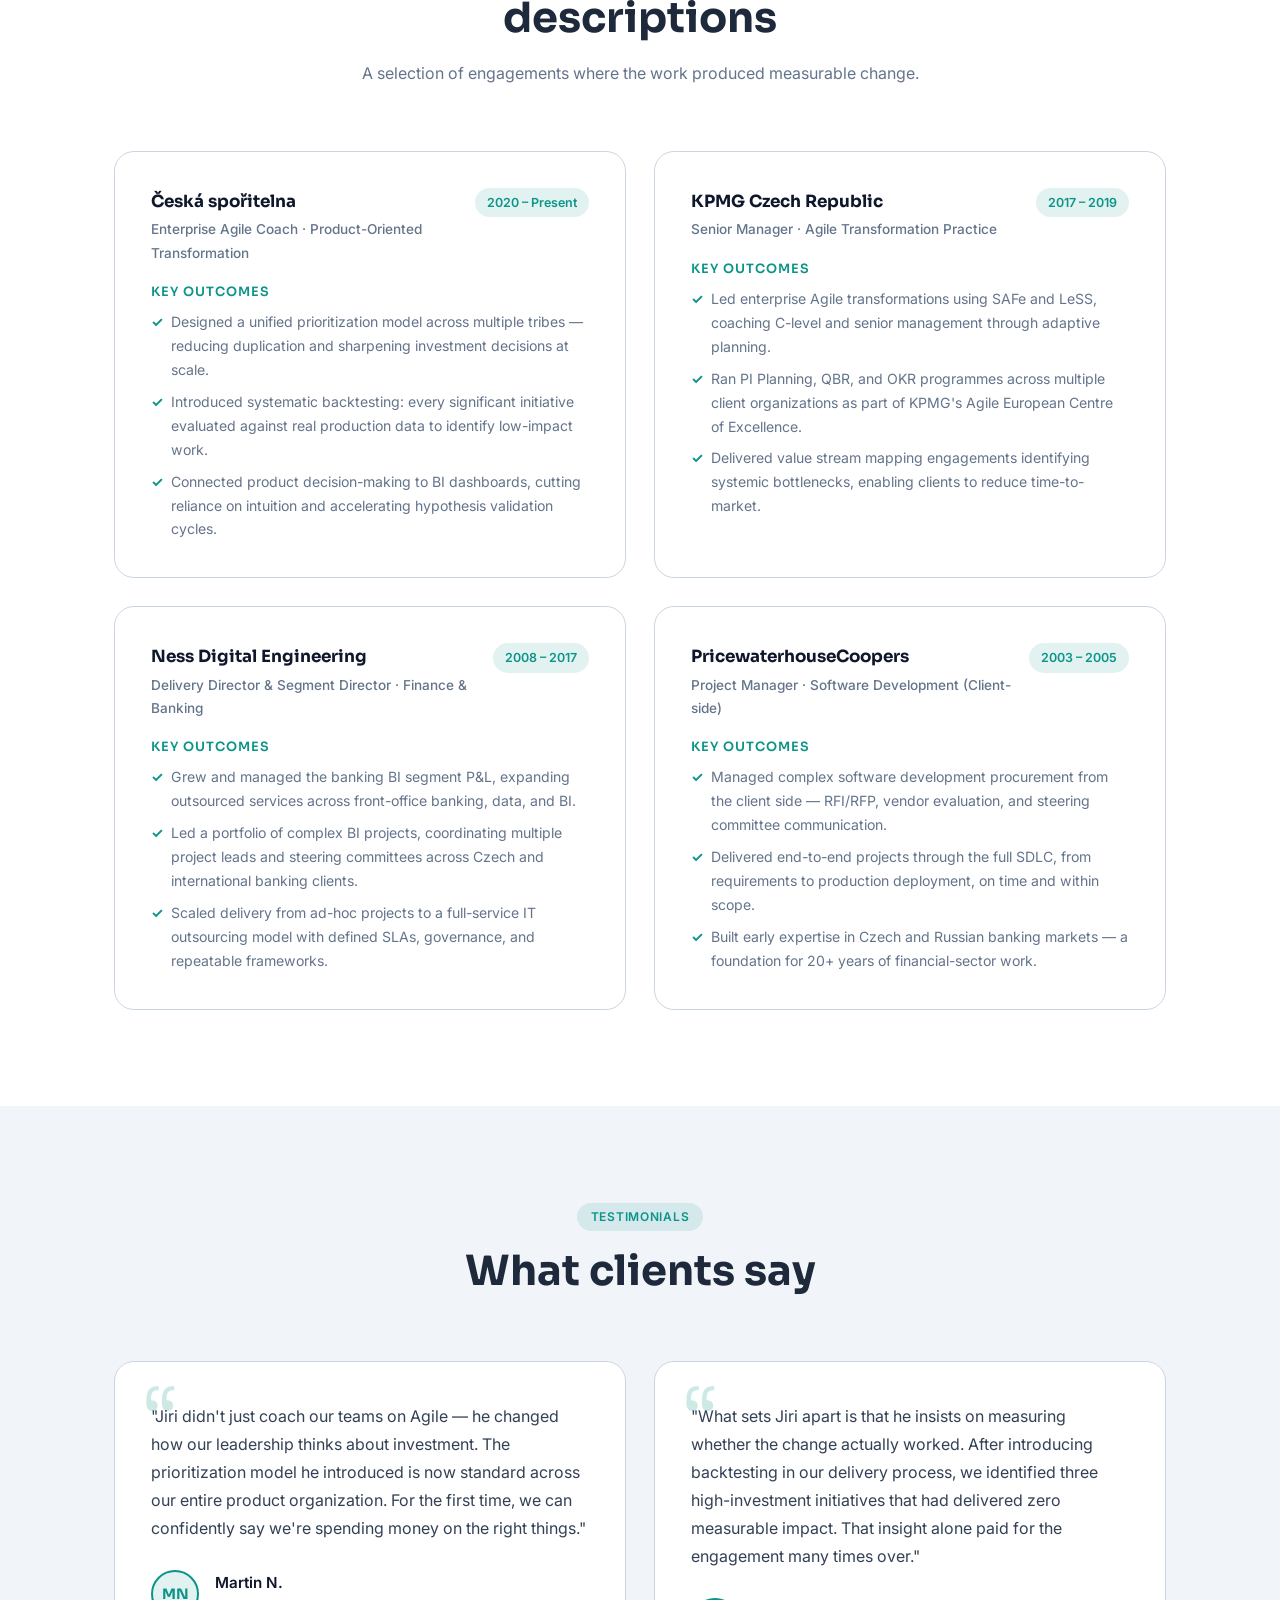
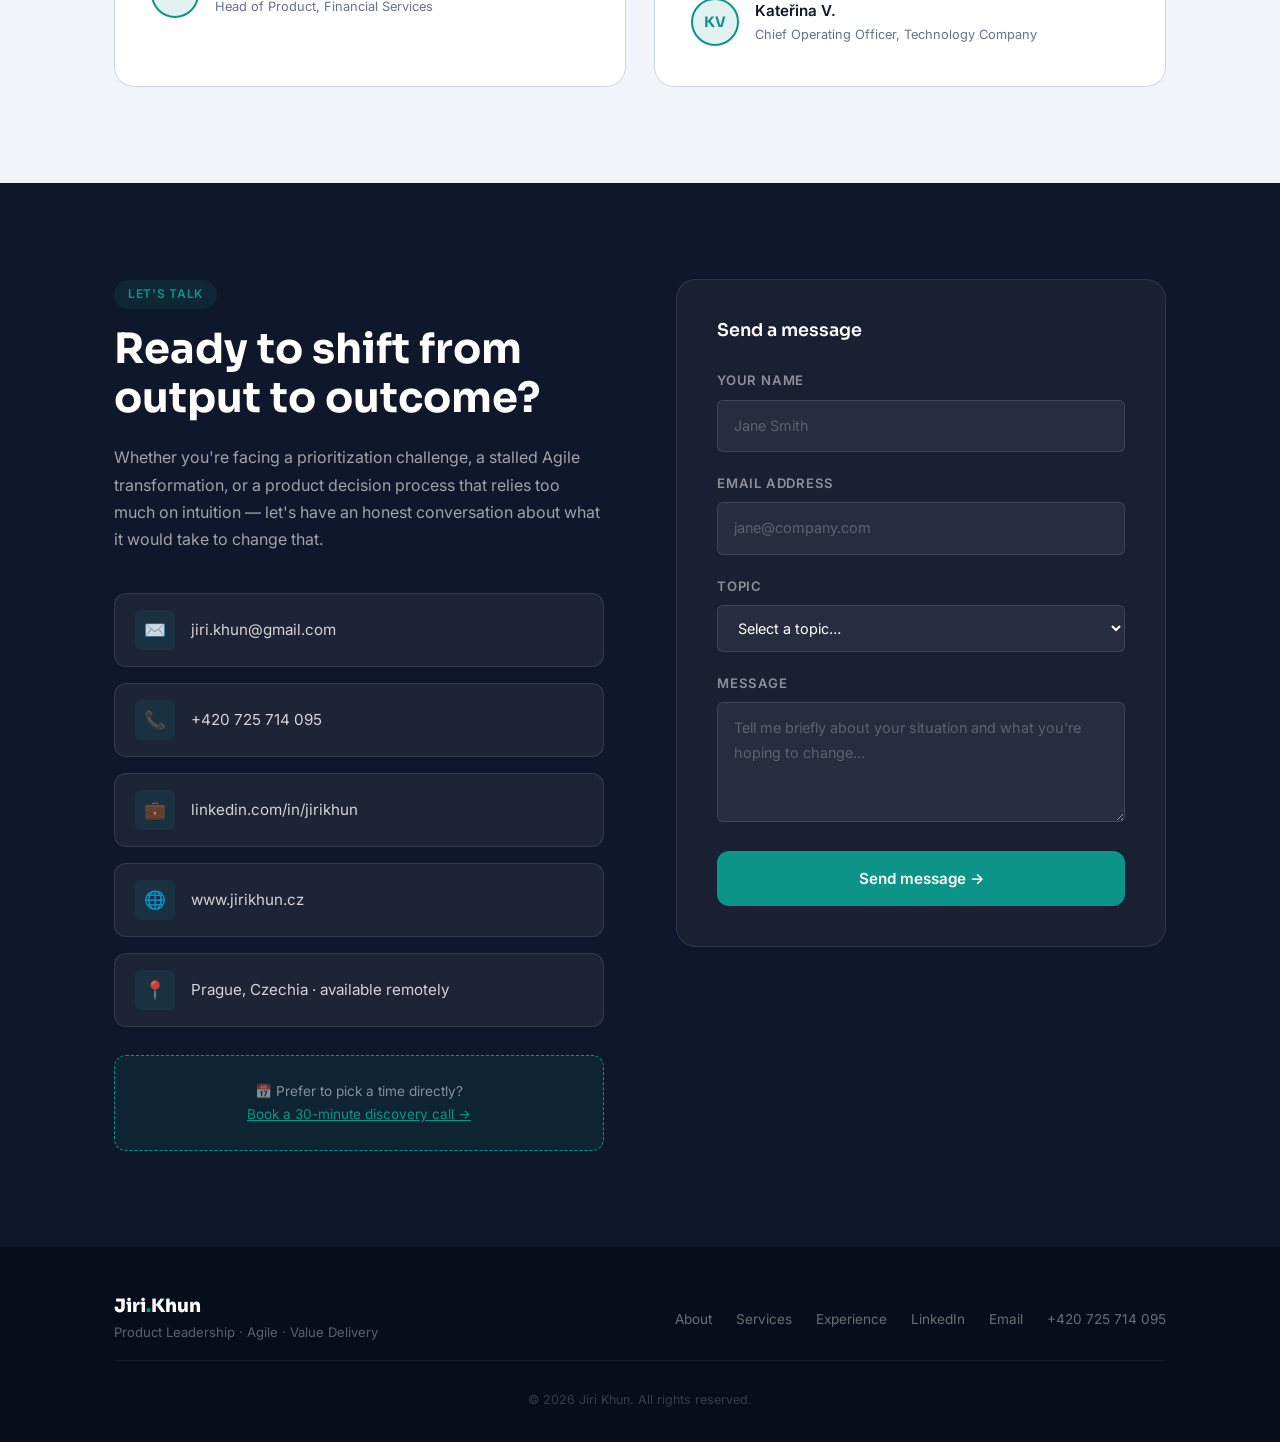
==== commit a3d745bd: "Add production-ready personal website for Jiri Khun Complete single-file index.html personal consult" ====
--- a/index.html
+++ b/index.html
@@ -1,693 +1,1348 @@
 <!DOCTYPE html>
 <html lang="en">
 <head>
-<meta charset="UTF-8">
-<meta name="viewport" content="width=device-width, initial-scale=1.0">
-<meta name="description" content="Jiří Khun — Agile Leadership, Data Culture, Enterprise Architecture. 15+ years of experience in the Czech Republic and internationally.">
-<meta property="og:title" content="Jiří Khun | Agile Leadership • Data Culture">
-<meta property="og:description" content="Consultant and project manager specialising in agile leadership, data culture and enterprise architecture.">
-<meta property="og:type" content="website">
-<meta property="og:url" content="https://jirikhun.cz">
-<title>Jiří Khun | Agile Leadership • Data Culture</title>
-<style>
-@import url('https://fonts.googleapis.com/css2?family=Inter:wght@300;400;500;600&family=Space+Grotesk:wght@400;500;600;700&display=swap');
-
-:root {
-  --bg:         #0A0F1E;
-  --card:       #1A2540;
-  --nav-bg:     rgba(10,15,30,0.9);
-  --accent:     #00C2FF;
-  --accent-d:   rgba(0,194,255,0.1);
-  --accent-g:   rgba(0,194,255,0.32);
-  --white:      #FFFFFF;
-  --muted:      rgba(255,255,255,0.54);
-  --border:     rgba(0,194,255,0.18);
-  --r:          14px;
-  --head:       'Space Grotesk', sans-serif;
-  --body:       'Inter', sans-serif;
-}
-
-*, *::before, *::after { box-sizing: border-box; margin: 0; padding: 0; }
-html { scroll-behavior: smooth; }
-body { background: var(--bg); color: var(--white); font-family: var(--body); line-height: 1.7; overflow-x: hidden; }
-a { color: inherit; text-decoration: none; }
-img { display: block; max-width: 100%; }
-
-/* ── NAV ──────────────────────────────── */
-nav {
-  position: fixed; top: 0; left: 0; right: 0; height: 64px; z-index: 200;
-  backdrop-filter: blur(20px); -webkit-backdrop-filter: blur(20px);
-  background: var(--nav-bg); border-bottom: 1px solid var(--border);
-  display: flex; align-items: center; justify-content: space-between;
-  padding: 0 5vw; transition: box-shadow .3s;
-}
-nav.scrolled { box-shadow: 0 4px 40px rgba(0,0,0,.45); }
-.logo {
-  display: flex; align-items: center; gap: 10px;
-  font-family: var(--head); font-weight: 700; font-size: 1.05rem;
-  letter-spacing: .07em; color: var(--accent);
-}
-.logo-box {
-  width: 36px; height: 36px; border: 1.5px solid var(--accent);
-  border-radius: 8px; display: grid; place-items: center; font-size: .82rem;
-}
-.nav-links { display: flex; gap: 2rem; list-style: none; }
-.nav-links a {
-  font-size: .84rem; font-weight: 500; color: var(--muted);
-  letter-spacing: .04em; position: relative; transition: color .25s;
-}
-.nav-links a::after {
-  content: ''; position: absolute; bottom: -4px; left: 0; right: 0;
-  height: 1px; background: var(--accent);
-  transform: scaleX(0); transform-origin: left; transition: transform .25s;
-}
-.nav-links a:hover { color: var(--accent); }
-.nav-links a:hover::after { transform: scaleX(1); }
-
-.burger {
-  display: none; flex-direction: column; gap: 5px;
-  background: none; border: none; cursor: pointer; padding: 4px;
-}
-.burger span { display: block; width: 24px; height: 2px; background: var(--white); border-radius: 2px; transition: .3s; }
-.burger.open span:nth-child(1) { transform: translateY(7px) rotate(45deg); }
-.burger.open span:nth-child(2) { opacity: 0; }
-.burger.open span:nth-child(3) { transform: translateY(-7px) rotate(-45deg); }
-
-.mob-menu {
-  display: none; position: fixed; top: 64px; left: 0; right: 0; z-index: 199;
-  background: rgba(10,15,30,.97); backdrop-filter: blur(20px);
-  border-bottom: 1px solid var(--border);
-  flex-direction: column; gap: 1.1rem; padding: 1.5rem 5vw 2rem;
-}
-.mob-menu.open { display: flex; }
-.mob-menu a { font-size: 1rem; color: var(--muted); transition: color .25s; }
-.mob-menu a:hover { color: var(--accent); }
-
-/* ── HERO ─────────────────────────────── */
-.hero {
-  position: relative; min-height: 100vh;
-  display: flex; align-items: center; justify-content: center;
-  text-align: center; padding: 120px 5vw 100px; overflow: hidden;
-}
-.hero-grid {
-  position: absolute; inset: 0;
-  background-image: linear-gradient(var(--border) 1px,transparent 1px),linear-gradient(90deg,var(--border) 1px,transparent 1px);
-  background-size: 80px 80px;
-  -webkit-mask-image: radial-gradient(ellipse 80% 60% at 50% 50%,black 20%,transparent 100%);
-  mask-image: radial-gradient(ellipse 80% 60% at 50% 50%,black 20%,transparent 100%);
-  opacity: .28;
-}
-.orb1 { position: absolute; width: 680px; height: 680px; border-radius: 50%; background: radial-gradient(circle,rgba(0,194,255,.11) 0%,transparent 70%); top:-200px; right:-180px; pointer-events:none; }
-.orb2 { position: absolute; width: 480px; height: 480px; border-radius: 50%; background: radial-gradient(circle,rgba(0,80,180,.15) 0%,transparent 70%); bottom:-140px; left:-140px; pointer-events:none; }
-.hero-inner { position: relative; z-index: 2; max-width: 820px; }
-
-.eyebrow { font-size:.73rem; font-weight:600; letter-spacing:.22em; text-transform:uppercase; color:var(--accent); margin-bottom:1.3rem; opacity:0; animation:fu .7s .2s forwards; }
-.hero-name {
-  font-family: var(--head); font-size: clamp(3rem,8vw,6.5rem);
-  font-weight: 700; line-height: 1.05; letter-spacing: -.02em;
-  background: linear-gradient(135deg,#fff 30%,var(--accent) 100%);
-  -webkit-background-clip: text; -webkit-text-fill-color: transparent; background-clip: text;
-  margin-bottom: 1rem; opacity:0; animation:fu .8s .4s forwards;
-}
-.tw-wrap { height:2.4rem; display:flex; align-items:center; justify-content:center; margin-bottom:2rem; opacity:0; animation:fu .7s .7s forwards; }
-.tw { font-family:var(--head); font-size:clamp(1rem,3vw,1.45rem); font-weight:500; color:var(--accent); letter-spacing:.02em; }
-.cur { display:inline-block; width:2px; height:1.2em; background:var(--accent); margin-left:3px; vertical-align:middle; animation:blink 1s step-end infinite; }
-.hero-bio { font-size:clamp(.88rem,2vw,1rem); color:var(--muted); max-width:560px; margin:0 auto 2.5rem; opacity:0; animation:fu .7s 1s forwards; }
-.hero-cta { opacity:0; animation:fu .7s 1.2s forwards; }
-
-.btn {
-  display: inline-flex; align-items: center; gap: 8px;
-  padding: .82rem 2rem; border-radius: 50px; border: none; cursor: pointer;
-  font-family: var(--head); font-size: .9rem; font-weight: 600; letter-spacing: .04em;
-  transition: transform .25s, box-shadow .25s, background .25s, border-color .25s;
-}
-.btn-acc { background:var(--accent); color:#0A0F1E; box-shadow:0 0 28px var(--accent-g); }
-.btn-acc:hover { transform:translateY(-3px); box-shadow:0 0 50px var(--accent-g); }
-.btn-out { background:transparent; color:var(--accent); border:1.5px solid var(--border); }
-.btn-out:hover { background:var(--accent-d); border-color:var(--accent); transform:translateY(-3px); }
-
-.scroll-ind {
-  position:absolute; bottom:34px; left:50%; transform:translateX(-50%);
-  display:flex; flex-direction:column; align-items:center; gap:6px;
-  opacity:0; animation:fu .7s 1.6s forwards;
-}
-.scroll-ind span { font-size:.68rem; letter-spacing:.18em; text-transform:uppercase; color:var(--muted); }
-.scroll-line { width:1px; height:40px; background:linear-gradient(to bottom,var(--accent),transparent); animation:sp 2s ease-in-out infinite; }
-
-/* ── SECTIONS ─────────────────────────── */
-section { position:relative; z-index:1; padding:110px 5vw; }
-.wrap { max-width:1140px; margin:0 auto; }
-.label { font-size:.72rem; font-weight:600; letter-spacing:.22em; text-transform:uppercase; color:var(--accent); margin-bottom:.8rem; }
-.title { font-family:var(--head); font-size:clamp(1.8rem,4vw,2.8rem); font-weight:700; line-height:1.15; margin-bottom:1rem; }
-.title span { color:var(--accent); }
-.divider { width:48px; height:2px; background:linear-gradient(90deg,var(--accent),transparent); margin-bottom:3rem; }
-
-/* ── ABOUT ────────────────────────────── */
-#about { background:transparent; }
-.about-grid { display:grid; grid-template-columns:1fr 1fr; gap:5rem; align-items:center; }
-.about-text p { color:var(--muted); font-size:.96rem; margin-bottom:1rem; line-height:1.85; }
-.about-text p strong { color:var(--white); font-weight:500; }
-.stats { display:flex; gap:2.5rem; flex-wrap:wrap; margin-top:2.5rem; }
-.stat-n { font-family:var(--head); font-size:2.2rem; font-weight:700; color:var(--accent); line-height:1; }
-.stat-l { font-size:.75rem; color:var(--muted); margin-top:4px; letter-spacing:.04em; }
-.visual { display:flex; align-items:center; justify-content:center; }
-.ring-wrap { position:relative; width:280px; height:280px; }
-.ring { position:absolute; inset:0; border-radius:50%; border:1px solid var(--border); animation:spin 20s linear infinite; }
-.ring:nth-child(2) { inset:22px; border-color:rgba(0,194,255,.2); animation-duration:14s; animation-direction:reverse; }
-.ring-c { position:absolute; inset:44px; border-radius:50%; background:var(--card); border:1.5px solid var(--border); display:flex; align-items:center; justify-content:center; flex-direction:column; gap:6px; }
-.ring-i { font-family:var(--head); font-size:2.8rem; font-weight:700; background:linear-gradient(135deg,#fff,var(--accent)); -webkit-background-clip:text; -webkit-text-fill-color:transparent; background-clip:text; }
-.ring-s { font-size:.64rem; letter-spacing:.12em; text-transform:uppercase; color:var(--muted); }
-.dot { position:absolute; width:9px; height:9px; background:var(--accent); border-radius:50%; box-shadow:0 0 10px var(--accent); }
-.dot:nth-child(4) { top:10px; left:50%; transform:translateX(-50%); }
-.dot:nth-child(5) { bottom:10px; left:50%; transform:translateX(-50%); }
-.dot:nth-child(6) { top:50%; right:10px; transform:translateY(-50%); }
-
-/* ── EXPERTISE ────────────────────────── */
-#expertise { background:linear-gradient(180deg,transparent,rgba(0,194,255,.03) 50%,transparent); }
-.cards { display:grid; grid-template-columns:repeat(auto-fill,minmax(300px,1fr)); gap:1.5rem; }
-.card {
-  background:var(--card); border:1px solid var(--border); border-radius:var(--r); padding:2rem;
-  position:relative; overflow:hidden; transition:transform .3s, border-color .3s;
-}
-.card::before {
-  content:''; position:absolute; top:0; left:0; right:0; height:1px;
-  background:linear-gradient(90deg,transparent,var(--accent),transparent);
-  opacity:0; transition:opacity .3s;
-}
-.card:hover { transform:translateY(-4px); border-color:rgba(0,194,255,.4); }
-.card:hover::before { opacity:1; }
-.c-icon { width:48px; height:48px; background:var(--accent-d); border:1px solid var(--border); border-radius:10px; display:flex; align-items:center; justify-content:center; font-size:1.35rem; margin-bottom:1.3rem; }
-.card h3 { font-family:var(--head); font-size:1.02rem; font-weight:600; margin-bottom:.5rem; }
-.card p { font-size:.86rem; color:var(--muted); line-height:1.72; }
-.tag { display:inline-block; margin-top:1rem; padding:3px 10px; border:1px solid var(--border); border-radius:50px; font-size:.69rem; color:var(--accent); letter-spacing:.06em; }
-
-/* ── TIMELINE ─────────────────────────── */
-#experience { background:transparent; }
-.tl { position:relative; padding-left:2rem; max-width:760px; }
-.tl::before { content:''; position:absolute; left:0; top:8px; bottom:0; width:1px; background:linear-gradient(to bottom,var(--accent),rgba(0,194,255,.08),transparent); }
-.ti { position:relative; padding:0 0 3.5rem 2.5rem; }
-.ti:last-child { padding-bottom:0; }
-.ti::before { content:''; position:absolute; left:-6px; top:7px; width:13px; height:13px; border-radius:50%; background:var(--card); border:2px solid var(--accent); box-shadow:0 0 12px var(--accent-g); }
-.ti-date { font-size:.73rem; font-weight:600; letter-spacing:.1em; text-transform:uppercase; color:var(--accent); margin-bottom:.4rem; }
-.ti-co { font-family:var(--head); font-size:1.08rem; font-weight:600; margin-bottom:.2rem; }
-.ti-role { font-size:.87rem; color:var(--accent); font-weight:500; margin-bottom:.7rem; }
-.ti-desc { font-size:.86rem; color:var(--muted); line-height:1.78; }
-.ti-badge { display:inline-flex; align-items:center; gap:5px; margin-top:.9rem; padding:4px 12px; background:var(--accent-d); border:1px solid var(--border); border-radius:50px; font-size:.71rem; color:var(--muted); }
-.ti-badge::before { content:'▸'; color:var(--accent); font-size:.6rem; }
-
-/* ── CONTACT ──────────────────────────── */
-#contact { background:linear-gradient(180deg,transparent,rgba(0,194,255,.04) 50%,transparent); }
-.contact-wrap { max-width:700px; margin:0 auto; text-align:center; }
-.cta-row { display:flex; gap:1rem; justify-content:center; flex-wrap:wrap; margin-bottom:2.5rem; }
-
-/* Consultation banner */
-.consult {
-  background:linear-gradient(135deg,rgba(0,194,255,.09),rgba(0,80,180,.14));
-  border:1px solid var(--accent); border-radius:var(--r);
-  padding:1.8rem 2.2rem; margin-bottom:2.5rem;
-  display:flex; align-items:center; justify-content:space-between; gap:1.5rem; flex-wrap:wrap;
-  box-shadow:0 0 40px rgba(0,194,255,.08);
-  text-align:left;
-}
-.consult-badge { display:inline-block; background:var(--accent); color:#0A0F1E; font-size:.67rem; font-weight:700; letter-spacing:.1em; text-transform:uppercase; padding:3px 10px; border-radius:50px; margin-bottom:.5rem; }
-.consult h3 { font-family:var(--head); font-size:1.1rem; font-weight:600; margin-bottom:.25rem; }
-.consult p { font-size:.84rem; color:var(--muted); margin:0; }
-
-/* Form */
-.form-box { background:var(--card); border:1px solid var(--border); border-radius:var(--r); padding:2.5rem; text-align:left; }
-.fg { margin-bottom:1.4rem; }
-.fg label { display:block; font-size:.74rem; font-weight:600; letter-spacing:.08em; text-transform:uppercase; color:var(--muted); margin-bottom:.5rem; }
-.fg input, .fg textarea {
-  width:100%; background:rgba(255,255,255,.04); border:1px solid var(--border); border-radius:8px;
-  padding:.75rem 1rem; color:var(--white); font-family:var(--body); font-size:.9rem;
-  outline:none; transition:border-color .25s;
-}
-.fg input::placeholder, .fg textarea::placeholder { color:rgba(255,255,255,.22); }
-.fg input:focus, .fg textarea:focus { border-color:var(--accent); }
-.fg textarea { resize:vertical; min-height:120px; }
-.form-row { display:grid; grid-template-columns:1fr 1fr; gap:1rem; }
-.captcha-hint { display:block; margin-top:5px; font-size:.75rem; min-height:1rem; }
-.captcha-hint.err { color:#ff6b6b; }
-.captcha-hint.ok  { color:#00e68a; }
-.form-btn {
-  width:100%; background:var(--accent); color:#0A0F1E; border:none; border-radius:8px;
-  padding:.88rem; font-family:var(--head); font-size:.95rem; font-weight:700; cursor:pointer;
-  box-shadow:0 0 24px var(--accent-g); transition:transform .25s, box-shadow .25s; margin-top:.4rem;
-}
-.form-btn:hover { transform:translateY(-2px); box-shadow:0 0 45px var(--accent-g); }
-.form-btn:disabled { opacity:.5; cursor:not-allowed; transform:none; }
-.form-ok { display:none; margin-top:1rem; text-align:center; font-size:.9rem; color:#00e68a; font-weight:500; }
-
-/* ── LANGUAGES ────────────────────────── */
-#languages { background:transparent; padding-top:0; }
-.lang-grid { display:flex; gap:1.5rem; flex-wrap:wrap; }
-.lang-card {
-  background:var(--card); border:1px solid var(--border); border-radius:var(--r);
-  padding:1.5rem 1.8rem; display:flex; align-items:center; gap:1.2rem;
-  flex:1; min-width:190px; transition:border-color .3s, transform .3s;
-}
-.lang-card:hover { border-color:rgba(0,194,255,.4); transform:translateY(-3px); }
-.lang-flag { font-size:2rem; line-height:1; }
-.lang-name { font-family:var(--head); font-size:1rem; font-weight:600; margin-bottom:2px; }
-.lang-lv { font-size:.78rem; color:var(--accent); font-weight:500; }
-.lang-note { font-size:.73rem; color:var(--muted); margin-top:2px; }
-
-/* ── FOOTER ───────────────────────────── */
-footer { position:relative; z-index:1; border-top:1px solid var(--border); padding:2rem 5vw; display:flex; align-items:center; justify-content:space-between; flex-wrap:wrap; gap:1rem; }
-.foot-l { font-size:.82rem; color:var(--muted); }
-.foot-l span { color:var(--accent); }
-.foot-r { font-size:.78rem; color:var(--muted); letter-spacing:.06em; }
-
-/* ── REVEAL ───────────────────────────── */
-.rev { opacity:0; transform:translateY(26px); transition:opacity .65s ease, transform .65s ease; }
-.rev.vis { opacity:1; transform:translateY(0); }
-.d1 { transition-delay:.08s; }
-.d2 { transition-delay:.16s; }
-.d3 { transition-delay:.24s; }
-.d4 { transition-delay:.32s; }
-
-/* ── KEYFRAMES ────────────────────────── */
-@keyframes fu   { from{opacity:0;transform:translateY(20px)} to{opacity:1;transform:translateY(0)} }
-@keyframes blink{ 0%,100%{opacity:1} 50%{opacity:0} }
-@keyframes spin { to{transform:rotate(360deg)} }
-@keyframes sp   { 0%,100%{opacity:.4} 50%{opacity:1} }
-
-/* ── RESPONSIVE ───────────────────────── */
-@media(max-width:900px) {
-  .about-grid { grid-template-columns:1fr; gap:3rem; }
-  .visual { order:-1; }
-  .form-row { grid-template-columns:1fr; }
-  .consult { flex-direction:column; align-items:flex-start; }
-}
-@media(max-width:640px) {
-  .nav-links { display:none; }
-  .burger { display:flex; }
-  section { padding:70px 5vw; }
-  .cards { grid-template-columns:1fr; }
-  footer { flex-direction:column; text-align:center; }
-}
-</style>
+  <meta charset="UTF-8" />
+  <meta name="viewport" content="width=device-width, initial-scale=1.0" />
+  <title>Jiri Khun – Product &amp; Agile Consultant</title>
+  <meta name="description" content="Jiri Khun helps organizations invest only in initiatives that demonstrably deliver value — combining Product Management, Agile, and data." />
+
+  <!-- Google Fonts -->
+  <link rel="preconnect" href="https://fonts.googleapis.com" />
+  <link rel="preconnect" href="https://fonts.gstatic.com" crossorigin />
+  <link href="https://fonts.googleapis.com/css2?family=Sora:wght@400;600;700;800&family=Inter:wght@400;500;600&display=swap" rel="stylesheet" />
+
+  <style>
+    /* ─── CSS Custom Properties ─────────────────────────────────── */
+    :root {
+      --navy:      #0f172a;
+      --navy-mid:  #1e293b;
+      --navy-light:#334155;
+      --teal:      #0d9488;
+      --teal-light:#14b8a6;
+      --teal-dim:  rgba(13,148,136,.12);
+      --white:     #ffffff;
+      --off-white: #f8fafc;
+      --gray-100:  #f1f5f9;
+      --gray-300:  #cbd5e1;
+      --gray-500:  #64748b;
+      --gray-700:  #334155;
+      --text:      #1e293b;
+
+      --radius-sm: 6px;
+      --radius:    12px;
+      --radius-lg: 20px;
+      --shadow-sm: 0 1px 3px rgba(0,0,0,.08);
+      --shadow:    0 4px 20px rgba(0,0,0,.1);
+      --shadow-lg: 0 12px 40px rgba(0,0,0,.16);
+
+      --max-w:     1100px;
+      --section-py:96px;
+    }
+
+    /* ─── Reset & Base ─────────────────────────────────────────── */
+    *, *::before, *::after { box-sizing: border-box; margin: 0; padding: 0; }
+    html { scroll-behavior: smooth; font-size: 16px; }
+    body {
+      font-family: 'Inter', sans-serif;
+      color: var(--text);
+      background: var(--white);
+      line-height: 1.7;
+      overflow-x: hidden;
+    }
+    img { max-width: 100%; display: block; }
+    a { color: inherit; text-decoration: none; }
+    ul { list-style: none; }
+    button { cursor: pointer; border: none; background: none; font: inherit; }
+
+    /* ─── Typography ───────────────────────────────────────────── */
+    h1, h2, h3, h4 { font-family: 'Sora', sans-serif; line-height: 1.2; }
+    h1 { font-size: clamp(2.4rem, 5vw, 3.8rem); font-weight: 800; }
+    h2 { font-size: clamp(1.8rem, 3.5vw, 2.6rem); font-weight: 700; }
+    h3 { font-size: 1.25rem; font-weight: 600; }
+    p  { color: var(--gray-500); }
+
+    /* ─── Utilities ─────────────────────────────────────────────── */
+    .container  { max-width: var(--max-w); margin: 0 auto; padding: 0 24px; }
+    .section    { padding: var(--section-py) 0; }
+    .section--dark { background: var(--navy); }
+    .section--gray { background: var(--gray-100); }
+
+    .badge {
+      display: inline-block;
+      padding: 4px 14px;
+      border-radius: 100px;
+      font-size: .75rem;
+      font-weight: 600;
+      letter-spacing: .06em;
+      text-transform: uppercase;
+      background: var(--teal-dim);
+      color: var(--teal);
+      margin-bottom: 16px;
+    }
+    .section-header {
+      text-align: center;
+      max-width: 640px;
+      margin: 0 auto 64px;
+    }
+    .section-header h2 { margin-bottom: 16px; }
+
+    .btn {
+      display: inline-flex;
+      align-items: center;
+      gap: 8px;
+      padding: 14px 28px;
+      border-radius: var(--radius);
+      font-weight: 600;
+      font-size: .95rem;
+      transition: transform .2s, box-shadow .2s, background .2s;
+    }
+    .btn:hover { transform: translateY(-2px); }
+    .btn--primary {
+      background: var(--teal);
+      color: var(--white);
+      box-shadow: 0 4px 20px rgba(13,148,136,.4);
+    }
+    .btn--primary:hover { background: var(--teal-light); box-shadow: 0 6px 28px rgba(13,148,136,.5); }
+    .btn--outline {
+      background: transparent;
+      color: var(--white);
+      border: 2px solid rgba(255,255,255,.3);
+    }
+    .btn--outline:hover { border-color: var(--teal); color: var(--teal); }
+
+    /* ─── Scroll-reveal ─────────────────────────────────────────── */
+    .reveal {
+      opacity: 0;
+      transform: translateY(32px);
+      transition: opacity .65s ease, transform .65s ease;
+    }
+    .reveal.visible {
+      opacity: 1;
+      transform: translateY(0);
+    }
+    .reveal-delay-1 { transition-delay: .1s; }
+    .reveal-delay-2 { transition-delay: .2s; }
+    .reveal-delay-3 { transition-delay: .3s; }
+    .reveal-delay-4 { transition-delay: .4s; }
+
+    /* ═══════════════════════════════════════════════════════════
+       NAV
+    ═══════════════════════════════════════════════════════════ */
+    .nav {
+      position: fixed;
+      top: 0; left: 0; right: 0;
+      z-index: 100;
+      padding: 18px 0;
+      transition: background .3s, box-shadow .3s, padding .3s;
+    }
+    .nav.scrolled {
+      background: rgba(15,23,42,.96);
+      backdrop-filter: blur(12px);
+      padding: 12px 0;
+      box-shadow: 0 2px 20px rgba(0,0,0,.3);
+    }
+    .nav__inner {
+      display: flex;
+      align-items: center;
+      justify-content: space-between;
+    }
+    .nav__logo {
+      font-family: 'Sora', sans-serif;
+      font-weight: 800;
+      font-size: 1.25rem;
+      color: var(--white);
+      letter-spacing: -.02em;
+    }
+    .nav__logo span { color: var(--teal); }
+    .nav__links {
+      display: flex;
+      gap: 32px;
+      align-items: center;
+    }
+    .nav__links a {
+      color: rgba(255,255,255,.75);
+      font-size: .9rem;
+      font-weight: 500;
+      transition: color .2s;
+    }
+    .nav__links a:hover { color: var(--teal); }
+    .nav__cta { padding: 9px 22px; font-size: .85rem; }
+    .nav__hamburger {
+      display: none;
+      flex-direction: column;
+      gap: 5px;
+      padding: 6px;
+    }
+    .nav__hamburger span {
+      display: block;
+      width: 24px; height: 2px;
+      background: var(--white);
+      border-radius: 2px;
+      transition: transform .3s, opacity .3s;
+    }
+    .nav__hamburger.open span:nth-child(1) { transform: translateY(7px) rotate(45deg); }
+    .nav__hamburger.open span:nth-child(2) { opacity: 0; }
+    .nav__hamburger.open span:nth-child(3) { transform: translateY(-7px) rotate(-45deg); }
+
+    .nav__mobile {
+      display: none;
+      position: fixed;
+      top: 64px; left: 0; right: 0;
+      background: rgba(15,23,42,.98);
+      backdrop-filter: blur(16px);
+      padding: 24px;
+      flex-direction: column;
+      gap: 4px;
+      border-top: 1px solid rgba(255,255,255,.08);
+    }
+    .nav__mobile.open { display: flex; }
+    .nav__mobile a {
+      color: rgba(255,255,255,.8);
+      font-size: 1.1rem;
+      font-weight: 500;
+      padding: 12px 0;
+      border-bottom: 1px solid rgba(255,255,255,.06);
+      transition: color .2s;
+    }
+    .nav__mobile a:last-child { border-bottom: none; }
+    .nav__mobile a:hover { color: var(--teal); }
+
+    /* ═══════════════════════════════════════════════════════════
+       HERO
+    ═══════════════════════════════════════════════════════════ */
+    .hero {
+      background: var(--navy);
+      min-height: 100vh;
+      display: flex;
+      align-items: center;
+      position: relative;
+      overflow: hidden;
+      padding: 120px 0 96px;
+    }
+    .hero::before {
+      content: '';
+      position: absolute;
+      inset: 0;
+      background-image:
+        linear-gradient(rgba(13,148,136,.07) 1px, transparent 1px),
+        linear-gradient(90deg, rgba(13,148,136,.07) 1px, transparent 1px);
+      background-size: 48px 48px;
+      pointer-events: none;
+    }
+    .hero::after {
+      content: '';
+      position: absolute;
+      top: -20%; left: 50%;
+      transform: translateX(-50%);
+      width: 800px; height: 800px;
+      background: radial-gradient(circle, rgba(13,148,136,.12) 0%, transparent 70%);
+      pointer-events: none;
+    }
+    .hero__inner {
+      position: relative;
+      z-index: 1;
+      max-width: 760px;
+    }
+    .hero__eyebrow {
+      display: inline-flex;
+      align-items: center;
+      gap: 10px;
+      color: var(--teal);
+      font-size: .9rem;
+      font-weight: 600;
+      letter-spacing: .08em;
+      text-transform: uppercase;
+      margin-bottom: 20px;
+    }
+    .hero__eyebrow::before {
+      content: '';
+      display: block;
+      width: 28px; height: 2px;
+      background: var(--teal);
+      border-radius: 2px;
+    }
+    .hero h1 { color: var(--white); margin-bottom: 24px; }
+    .hero h1 .accent { color: var(--teal); }
+    .hero__value {
+      font-size: clamp(1.1rem, 2vw, 1.3rem);
+      color: rgba(255,255,255,.7);
+      max-width: 580px;
+      margin-bottom: 48px;
+      line-height: 1.6;
+    }
+    .hero__ctas { display: flex; gap: 16px; flex-wrap: wrap; }
+    .hero__scroll-hint {
+      position: absolute;
+      bottom: 40px; left: 50%;
+      transform: translateX(-50%);
+      display: flex;
+      flex-direction: column;
+      align-items: center;
+      gap: 8px;
+      color: rgba(255,255,255,.3);
+      font-size: .75rem;
+      letter-spacing: .1em;
+      text-transform: uppercase;
+    }
+    .hero__scroll-hint::after {
+      content: '';
+      width: 1px; height: 48px;
+      background: linear-gradient(to bottom, rgba(255,255,255,.3), transparent);
+      animation: scroll-pulse 2s ease-in-out infinite;
+    }
+    @keyframes scroll-pulse {
+      0%, 100% { opacity: .3; }
+      50%       { opacity: 1; }
+    }
+
+    /* ═══════════════════════════════════════════════════════════
+       ABOUT
+    ═══════════════════════════════════════════════════════════ */
+    .about__grid {
+      display: grid;
+      grid-template-columns: 280px 1fr;
+      gap: 72px;
+      align-items: center;
+    }
+    .about__photo-wrap {
+      display: flex;
+      flex-direction: column;
+      align-items: center;
+      gap: 24px;
+    }
+    .about__photo {
+      width: 200px; height: 200px;
+      border-radius: 50%;
+      background: var(--teal-dim);
+      border: 3px solid var(--teal);
+      display: flex;
+      align-items: center;
+      justify-content: center;
+      font-family: 'Sora', sans-serif;
+      font-size: 2.8rem;
+      font-weight: 800;
+      color: var(--teal);
+      flex-shrink: 0;
+    }
+    .about__stats {
+      display: flex;
+      flex-direction: column;
+      gap: 16px;
+      width: 100%;
+    }
+    .stat-card {
+      background: var(--gray-100);
+      border-radius: var(--radius);
+      padding: 16px 20px;
+      text-align: center;
+      border: 1px solid transparent;
+      transition: border-color .2s;
+    }
+    .stat-card:hover { border-color: var(--teal); }
+    .stat-card__num {
+      font-family: 'Sora', sans-serif;
+      font-size: 1.8rem;
+      font-weight: 800;
+      color: var(--navy);
+    }
+    .stat-card__label { font-size: .8rem; color: var(--gray-500); margin: 0; text-transform: uppercase; letter-spacing: .06em; }
+
+    .about__text p { margin-bottom: 20px; }
+    .about__text p:last-of-type { margin-bottom: 0; }
+    .about__tags {
+      display: flex;
+      flex-wrap: wrap;
+      gap: 10px;
+      margin-top: 28px;
+    }
+    .tag {
+      background: var(--gray-100);
+      border: 1px solid var(--gray-300);
+      border-radius: 100px;
+      padding: 6px 16px;
+      font-size: .8rem;
+      font-weight: 500;
+      color: var(--gray-700);
+      transition: background .2s, border-color .2s, color .2s;
+    }
+    .tag:hover { background: var(--teal-dim); border-color: var(--teal); color: var(--teal); }
+
+    /* ═══════════════════════════════════════════════════════════
+       SERVICES
+    ═══════════════════════════════════════════════════════════ */
+    .services__grid {
+      display: grid;
+      grid-template-columns: repeat(3, 1fr);
+      gap: 28px;
+    }
+    .service-card {
+      background: var(--white);
+      border-radius: var(--radius-lg);
+      padding: 36px 32px;
+      border: 1px solid var(--gray-300);
+      position: relative;
+      overflow: hidden;
+      transition: transform .3s, box-shadow .3s, border-color .3s;
+    }
+    .service-card::before {
+      content: '';
+      position: absolute;
+      top: 0; left: 0; right: 0;
+      height: 3px;
+      background: var(--teal);
+      transform: scaleX(0);
+      transform-origin: left;
+      transition: transform .3s;
+    }
+    .service-card:hover { transform: translateY(-6px); box-shadow: var(--shadow-lg); border-color: var(--teal); }
+    .service-card:hover::before { transform: scaleX(1); }
+    .service-card__icon {
+      width: 52px; height: 52px;
+      border-radius: var(--radius);
+      background: var(--teal-dim);
+      display: flex;
+      align-items: center;
+      justify-content: center;
+      margin-bottom: 24px;
+      font-size: 1.5rem;
+    }
+    .service-card h3 { color: var(--navy); margin-bottom: 12px; }
+    .service-card p { font-size: .9rem; margin-bottom: 24px; }
+    .service-card__list { display: flex; flex-direction: column; gap: 8px; }
+    .service-card__list li {
+      display: flex;
+      gap: 10px;
+      font-size: .85rem;
+      color: var(--gray-700);
+    }
+    .service-card__list li::before { content: '→'; color: var(--teal); flex-shrink: 0; font-weight: 700; }
+
+    /* ═══════════════════════════════════════════════════════════
+       HOW I WORK
+    ═══════════════════════════════════════════════════════════ */
+    .process__steps {
+      display: grid;
+      grid-template-columns: repeat(3, 1fr);
+      gap: 0;
+      position: relative;
+    }
+    .process__steps::before {
+      content: '';
+      position: absolute;
+      top: 36px;
+      left: calc(100% / 6);
+      right: calc(100% / 6);
+      height: 2px;
+      background: linear-gradient(to right, var(--teal), var(--teal-light));
+      z-index: 0;
+    }
+    .process-step {
+      display: flex;
+      flex-direction: column;
+      align-items: center;
+      text-align: center;
+      padding: 0 32px;
+      position: relative;
+      z-index: 1;
+    }
+    .process-step__num {
+      width: 72px; height: 72px;
+      border-radius: 50%;
+      background: var(--navy);
+      border: 3px solid var(--teal);
+      display: flex;
+      align-items: center;
+      justify-content: center;
+      font-size: 1.6rem;
+      margin-bottom: 28px;
+    }
+    .process-step h3 { color: var(--white); margin-bottom: 12px; }
+    .process-step p { color: rgba(255,255,255,.55); font-size: .9rem; }
+
+    /* ═══════════════════════════════════════════════════════════
+       EXPERIENCE
+    ═══════════════════════════════════════════════════════════ */
+    .experience__grid {
+      display: grid;
+      grid-template-columns: repeat(2, 1fr);
+      gap: 28px;
+    }
+    .case-card {
+      background: var(--white);
+      border-radius: var(--radius-lg);
+      padding: 36px;
+      border: 1px solid var(--gray-300);
+      transition: transform .3s, box-shadow .3s;
+      display: flex;
+      flex-direction: column;
+      gap: 20px;
+    }
+    .case-card:hover { transform: translateY(-4px); box-shadow: var(--shadow-lg); }
+    .case-card__meta { display: flex; justify-content: space-between; align-items: flex-start; gap: 12px; }
+    .case-card__company { font-family: 'Sora', sans-serif; font-weight: 700; font-size: 1.05rem; color: var(--navy); }
+    .case-card__period {
+      font-size: .78rem;
+      color: var(--teal);
+      font-weight: 600;
+      background: var(--teal-dim);
+      padding: 4px 12px;
+      border-radius: 100px;
+      white-space: nowrap;
+      flex-shrink: 0;
+    }
+    .case-card__role { font-size: .85rem; color: var(--gray-500); font-weight: 500; margin-top: 2px; }
+    .case-card__outcome h4 {
+      font-size: .8rem;
+      text-transform: uppercase;
+      letter-spacing: .08em;
+      color: var(--teal);
+      margin-bottom: 10px;
+      font-weight: 600;
+    }
+    .case-card__outcome ul { display: flex; flex-direction: column; gap: 8px; }
+    .case-card__outcome ul li {
+      font-size: .88rem;
+      color: var(--gray-500);
+      display: flex;
+      gap: 8px;
+    }
+    .case-card__outcome ul li::before { content: '✓'; color: var(--teal); font-weight: 700; flex-shrink: 0; }
+
+    /* ═══════════════════════════════════════════════════════════
+       TESTIMONIALS
+    ═══════════════════════════════════════════════════════════ */
+    .testimonials__grid { display: grid; grid-template-columns: repeat(2, 1fr); gap: 28px; }
+    .testimonial-card {
+      background: var(--white);
+      border-radius: var(--radius-lg);
+      padding: 40px 36px;
+      border: 1px solid var(--gray-300);
+      position: relative;
+    }
+    .testimonial-card::before {
+      content: '\201C';
+      font-family: 'Sora', sans-serif;
+      font-size: 5rem;
+      line-height: 1;
+      color: var(--teal);
+      opacity: .2;
+      position: absolute;
+      top: 16px; left: 28px;
+    }
+    .testimonial-card__text {
+      font-size: 1rem;
+      line-height: 1.75;
+      color: var(--gray-700);
+      margin-bottom: 28px;
+      position: relative;
+      z-index: 1;
+    }
+    .testimonial-card__author { display: flex; align-items: center; gap: 16px; }
+    .testimonial-card__avatar {
+      width: 48px; height: 48px;
+      border-radius: 50%;
+      background: var(--teal-dim);
+      border: 2px solid var(--teal);
+      display: flex;
+      align-items: center;
+      justify-content: center;
+      font-family: 'Sora', sans-serif;
+      font-weight: 700;
+      color: var(--teal);
+      font-size: .9rem;
+      flex-shrink: 0;
+    }
+    .testimonial-card__name { font-weight: 600; color: var(--navy); font-size: .95rem; }
+    .testimonial-card__title { font-size: .8rem; color: var(--gray-500); margin: 0; }
+
+    /* ═══════════════════════════════════════════════════════════
+       CERTIFICATIONS
+    ═══════════════════════════════════════════════════════════ */
+    .certs { padding: var(--section-py) 0; background: var(--navy); }
+    .certs__grid {
+      display: grid;
+      grid-template-columns: repeat(auto-fill, minmax(200px, 1fr));
+      gap: 16px;
+      margin-top: 48px;
+    }
+    .cert-card {
+      background: rgba(255,255,255,.05);
+      border: 1px solid rgba(255,255,255,.1);
+      border-radius: var(--radius);
+      padding: 20px 20px 18px;
+      transition: background .2s, border-color .2s, transform .2s;
+    }
+    .cert-card:hover { background: rgba(13,148,136,.12); border-color: var(--teal); transform: translateY(-3px); }
+    .cert-card__icon { font-size: 1.4rem; margin-bottom: 10px; }
+    .cert-card__name {
+      font-family: 'Sora', sans-serif;
+      font-size: .88rem;
+      font-weight: 700;
+      color: var(--white);
+      line-height: 1.3;
+      margin-bottom: 6px;
+    }
+    .cert-card__issuer { font-size: .75rem; color: rgba(255,255,255,.4); margin: 0; }
+    .cert-card__year {
+      display: inline-block;
+      margin-top: 10px;
+      font-size: .7rem;
+      font-weight: 600;
+      color: var(--teal);
+      background: var(--teal-dim);
+      padding: 2px 10px;
+      border-radius: 100px;
+    }
+
+    /* ═══════════════════════════════════════════════════════════
+       CONTACT
+    ═══════════════════════════════════════════════════════════ */
+    .contact__grid { display: grid; grid-template-columns: 1fr 1fr; gap: 72px; align-items: start; }
+    .contact__info h2 { color: var(--white); margin-bottom: 20px; }
+    .contact__info p { color: rgba(255,255,255,.6); margin-bottom: 40px; }
+    .contact__links { display: flex; flex-direction: column; gap: 16px; }
+    .contact__link {
+      display: flex;
+      align-items: center;
+      gap: 16px;
+      color: rgba(255,255,255,.8);
+      font-size: .95rem;
+      padding: 16px 20px;
+      background: rgba(255,255,255,.06);
+      border: 1px solid rgba(255,255,255,.1);
+      border-radius: var(--radius);
+      transition: background .2s, border-color .2s;
+    }
+    .contact__link:hover { background: rgba(13,148,136,.15); border-color: var(--teal); }
+    .contact__link__icon {
+      width: 40px; height: 40px;
+      border-radius: var(--radius-sm);
+      background: var(--teal-dim);
+      display: flex;
+      align-items: center;
+      justify-content: center;
+      font-size: 1.1rem;
+      flex-shrink: 0;
+    }
+    .booking-block {
+      margin-top: 28px;
+      padding: 24px;
+      background: rgba(13,148,136,.1);
+      border: 1px dashed var(--teal);
+      border-radius: var(--radius);
+      text-align: center;
+      color: rgba(255,255,255,.5);
+      font-size: .85rem;
+    }
+    .booking-block a { color: var(--teal); text-decoration: underline; }
+
+    .contact__form {
+      background: rgba(255,255,255,.04);
+      border: 1px solid rgba(255,255,255,.1);
+      border-radius: var(--radius-lg);
+      padding: 40px;
+    }
+    .contact__form h3 { color: var(--white); margin-bottom: 28px; font-size: 1.1rem; }
+    .form-group { margin-bottom: 20px; }
+    .form-group label {
+      display: block;
+      font-size: .82rem;
+      font-weight: 600;
+      text-transform: uppercase;
+      letter-spacing: .06em;
+      color: rgba(255,255,255,.5);
+      margin-bottom: 8px;
+    }
+    .form-group input,
+    .form-group textarea,
+    .form-group select {
+      width: 100%;
+      padding: 13px 16px;
+      background: rgba(255,255,255,.06);
+      border: 1px solid rgba(255,255,255,.12);
+      border-radius: var(--radius-sm);
+      color: var(--white);
+      font: inherit;
+      font-size: .9rem;
+      outline: none;
+      transition: border-color .2s, background .2s;
+    }
+    .form-group input::placeholder,
+    .form-group textarea::placeholder { color: rgba(255,255,255,.25); }
+    .form-group input:focus,
+    .form-group textarea:focus,
+    .form-group select:focus { border-color: var(--teal); background: rgba(13,148,136,.08); }
+    .form-group select option { background: var(--navy); }
+    .form-group textarea { resize: vertical; min-height: 120px; }
+    .form__submit {
+      width: 100%;
+      padding: 15px;
+      background: var(--teal);
+      color: var(--white);
+      font-family: 'Inter', sans-serif;
+      font-size: .95rem;
+      font-weight: 600;
+      border-radius: var(--radius);
+      transition: background .2s, transform .2s;
+    }
+    .form__submit:hover { background: var(--teal-light); transform: translateY(-1px); }
+
+    /* ═══════════════════════════════════════════════════════════
+       FOOTER
+    ═══════════════════════════════════════════════════════════ */
+    .footer { background: #070d1a; padding: 48px 0 32px; }
+    .footer__inner { display: flex; justify-content: space-between; align-items: center; flex-wrap: wrap; gap: 24px; }
+    .footer__brand h3 { font-family: 'Sora', sans-serif; font-weight: 800; font-size: 1.15rem; color: var(--white); }
+    .footer__brand h3 span { color: var(--teal); }
+    .footer__brand p { font-size: .82rem; color: rgba(255,255,255,.35); margin-top: 4px; }
+    .footer__links { display: flex; gap: 24px; align-items: center; }
+    .footer__links a { color: rgba(255,255,255,.4); font-size: .85rem; transition: color .2s; }
+    .footer__links a:hover { color: var(--teal); }
+    .footer__copy {
+      width: 100%;
+      text-align: center;
+      font-size: .78rem;
+      color: rgba(255,255,255,.2);
+      padding-top: 28px;
+      border-top: 1px solid rgba(255,255,255,.06);
+      margin-top: 16px;
+    }
+
+    /* ═══════════════════════════════════════════════════════════
+       RESPONSIVE
+    ═══════════════════════════════════════════════════════════ */
+    @media (max-width: 900px) {
+      :root { --section-py: 72px; }
+      .services__grid { grid-template-columns: 1fr; }
+      .about__grid { grid-template-columns: 1fr; }
+      .about__photo-wrap { flex-direction: row; align-items: flex-start; }
+      .about__stats { flex-direction: row; flex-wrap: wrap; }
+      .stat-card { flex: 1 1 calc(50% - 8px); }
+      .experience__grid { grid-template-columns: 1fr; }
+      .testimonials__grid { grid-template-columns: 1fr; }
+      .contact__grid { grid-template-columns: 1fr; gap: 40px; }
+      .process__steps { grid-template-columns: 1fr; gap: 40px; }
+      .process__steps::before { display: none; }
+      .footer__inner { justify-content: center; text-align: center; }
+    }
+    @media (max-width: 768px) {
+      .nav__links, .nav__cta { display: none; }
+      .nav__hamburger { display: flex; }
+      .hero__ctas { flex-direction: column; }
+      .hero__ctas .btn { text-align: center; justify-content: center; }
+    }
+    @media (max-width: 480px) {
+      .about__photo-wrap { flex-direction: column; align-items: center; }
+      .about__stats { flex-direction: column; }
+      .stat-card { flex: unset; width: 100%; }
+    }
+  </style>
 </head>
 <body>
 
-<!-- NAV -->
-<nav id="nav">
-  <a href="#hero" class="logo">
-    <div class="logo-box">JK</div>
-    Jiří Khun
-  </a>
-  <ul class="nav-links">
-    <li><a href="#about">About</a></li>
-    <li><a href="#expertise">Expertise</a></li>
-    <li><a href="#experience">Experience</a></li>
-    <li><a href="#contact">Contact</a></li>
-    <li><a href="#languages">Languages</a></li>
-  </ul>
-  <button class="burger" id="burger" aria-label="Menu">
-    <span></span><span></span><span></span>
-  </button>
-</nav>
-
-<div class="mob-menu" id="mob">
-  <a href="#about"      onclick="closeMob()">About</a>
-  <a href="#expertise"  onclick="closeMob()">Expertise</a>
-  <a href="#experience" onclick="closeMob()">Experience</a>
-  <a href="#contact"    onclick="closeMob()">Contact</a>
-  <a href="#languages"  onclick="closeMob()">Languages</a>
-</div>
-
-<!-- HERO -->
-<section id="hero" class="hero">
-  <div class="hero-grid"></div>
-  <div class="orb1"></div>
-  <div class="orb2"></div>
-  <div class="hero-inner">
-    <p class="eyebrow">jirikhun.cz</p>
-    <h1 class="hero-name">Jiří Khun</h1>
-    <div class="tw-wrap">
-      <span class="tw" id="tw"></span><span class="cur"></span>
-    </div>
-    <p class="hero-bio">
-      Consultant and project manager specialising in digital transformation, agile leadership and data culture — with over 15 years of experience in the Czech Republic and internationally.
-    </p>
-    <div class="hero-cta">
-      <a href="#about" class="btn btn-acc">
-        Learn more
-        <svg width="15" height="15" viewBox="0 0 16 16" fill="none"><path d="M8 3v10M3 8l5 5 5-5" stroke="currentColor" stroke-width="1.8" stroke-linecap="round" stroke-linejoin="round"/></svg>
-      </a>
-    </div>
-  </div>
-  <div class="scroll-ind">
-    <span>Scroll</span>
-    <div class="scroll-line"></div>
-  </div>
-</section>
-
-<!-- ABOUT -->
-<section id="about">
-  <div class="wrap">
-    <div class="about-grid">
-      <div class="about-text rev">
-        <p class="label">About me</p>
-        <h2 class="title">Bridging <span>strategy</span><br>with delivery</h2>
-        <div class="divider"></div>
-        <p>I am a <strong>consultant and project manager</strong> specialising in agile leadership, data culture transformation and enterprise architecture. My career has been dedicated to ensuring that complex transformation initiatives deliver genuine, lasting value — for people, processes and technology alike.</p>
-        <p>I bring deep expertise in <strong>banking IT systems</strong>, core banking platforms, business intelligence and data warehousing. I lead international teams, build PMO offices from the ground up and establish ICT outsourcing and full-service delivery frameworks.</p>
-        <p>I believe that <strong>data underpins every sound decision</strong> and that agile thinking is not merely a methodology — it is a way of working and leading people.</p>
-        <div class="stats">
-          <div><div class="stat-n">15+</div><div class="stat-l">years of experience</div></div>
-          <div><div class="stat-n">50+</div><div class="stat-l">projects delivered</div></div>
-          <div><div class="stat-n">CZ&nbsp;/&nbsp;EU</div><div class="stat-l">geographic reach</div></div>
+  <!-- ═══════════════════════════════════════════════════════════
+       NAV
+  ═══════════════════════════════════════════════════════════ -->
+  <header>
+    <nav class="nav" id="mainNav" aria-label="Main navigation">
+      <div class="container nav__inner">
+        <a href="#home" class="nav__logo">Jiri<span>.</span>Khun</a>
+        <ul class="nav__links" role="list">
+          <li><a href="#about">About</a></li>
+          <li><a href="#services">Services</a></li>
+          <li><a href="#certifications">Certifications</a></li>
+          <li><a href="#experience">Experience</a></li>
+          <li><a href="#contact">Contact</a></li>
+        </ul>
+        <a href="https://calendar.app.google/HTFhWfYShZkArvk3A" target="_blank" rel="noopener" class="btn btn--primary nav__cta" aria-label="Book a discovery call">
+          Book a call
+        </a>
+        <button class="nav__hamburger" id="hamburger" aria-label="Toggle navigation menu" aria-expanded="false">
+          <span></span><span></span><span></span>
+        </button>
+      </div>
+    </nav>
+    <nav class="nav__mobile" id="mobileMenu" aria-label="Mobile navigation">
+      <a href="#about" class="mobile-link">About</a>
+      <a href="#services" class="mobile-link">Services</a>
+      <a href="#certifications" class="mobile-link">Certifications</a>
+      <a href="#process" class="mobile-link">How I Work</a>
+      <a href="#experience" class="mobile-link">Experience</a>
+      <a href="#contact" class="mobile-link">Contact</a>
+    </nav>
+  </header>
+
+  <main>
+    <!-- ═══════════════════════════════════════════════════════════
+         HERO
+    ═══════════════════════════════════════════════════════════ -->
+    <section class="hero" id="home" aria-labelledby="hero-heading">
+      <div class="container">
+        <div class="hero__inner">
+          <div class="hero__eyebrow" aria-hidden="true">Product &amp; Agile Consultant · Prague</div>
+          <h1 id="hero-heading">
+            Stop delivering more.<br />
+            Start delivering <span class="accent">what matters.</span>
+          </h1>
+          <p class="hero__value">
+            I help organizations shift from delivery-focused execution to true value delivery —
+            combining Product Management, Agile, and data so you invest only in initiatives
+            that demonstrably move the needle.
+          </p>
+          <div class="hero__ctas">
+            <a href="https://calendar.app.google/HTFhWfYShZkArvk3A" target="_blank" rel="noopener" class="btn btn--primary" aria-label="Book a discovery call with Jiri Khun">
+              📅 Book a discovery call
+            </a>
+            <a href="#services" class="btn btn--outline">Explore services</a>
+          </div>
         </div>
       </div>
-      <div class="visual rev d2">
-        <div class="ring-wrap">
-          <div class="ring"></div>
-          <div class="ring" style="animation-delay:-5s"></div>
-          <div class="ring-c">
-            <span class="ring-i">JK</span>
-            <span class="ring-s">Agile &amp; Data</span>
+      <div class="hero__scroll-hint" aria-hidden="true">scroll</div>
+    </section>
+
+    <!-- ═══════════════════════════════════════════════════════════
+         ABOUT
+    ═══════════════════════════════════════════════════════════ -->
+    <section class="section" id="about" aria-labelledby="about-heading">
+      <div class="container">
+        <div class="about__grid">
+
+          <div class="about__photo-wrap reveal">
+            <!-- TODO: replace — swap with <img src="photo.jpg" alt="Jiri Khun" style="width:200px;height:200px;border-radius:50%;object-fit:cover;" /> -->
+            <div class="about__photo" role="img" aria-label="Jiri Khun — photo placeholder">JK</div>
+            <div class="about__stats">
+              <div class="stat-card">
+                <div class="stat-card__num">20+</div>
+                <p class="stat-card__label">Years experience</p>
+              </div>
+              <div class="stat-card">
+                <div class="stat-card__num">6+</div>
+                <p class="stat-card__label">Years at ČS</p>
+              </div>
+              <div class="stat-card">
+                <div class="stat-card__num">3</div>
+                <p class="stat-card__label">Service lines</p>
+              </div>
+            </div>
           </div>
-          <span class="dot"></span>
-          <span class="dot"></span>
-          <span class="dot"></span>
+
+          <div class="about__text reveal reveal-delay-1">
+            <span class="badge">About me</span>
+            <h2 id="about-heading">I help organizations deliver less — but with greater impact.</h2>
+            <br />
+            <p>
+              For over 20 years I've been at the intersection of technology, product, and business value —
+              from early project management roles at PricewaterhouseCoopers, through leading a banking BI
+              portfolio at Ness Digital Engineering, to shaping enterprise Agile transformation at
+              KPMG and Česká spořitelna, one of Central Europe's largest banks.
+            </p>
+            <p>
+              My work is grounded in a simple belief: most organizations invest heavily in delivery while
+              neglecting the harder question — are we delivering the right things? I bridge that gap by
+              designing cross-team prioritization systems, introducing backtesting of delivered initiatives
+              against real production data, and connecting product decisions to measurable outcomes.
+            </p>
+            <p>
+              Product Management, for me, isn't a role — it's a way to manage value. Agile isn't a
+              process — it's a way to learn faster. And data is what makes decisions real.
+            </p>
+            <div class="about__tags" aria-label="Core competencies">
+              <span class="tag">Product Strategy</span>
+              <span class="tag">Agile Transformation</span>
+              <span class="tag">Value Delivery</span>
+              <span class="tag">Data-driven Decisions</span>
+              <span class="tag">Backtesting</span>
+              <span class="tag">OKRs &amp; Prioritization</span>
+              <span class="tag">SAFe / LeSS</span>
+              <span class="tag">BI &amp; Metrics</span>
+            </div>
+          </div>
+
         </div>
       </div>
-    </div>
-  </div>
-</section>
-
-<!-- EXPERTISE -->
-<section id="expertise">
-  <div class="wrap">
-    <div class="rev">
-      <p class="label">What I do</p>
-      <h2 class="title">Areas of <span>expertise</span></h2>
-      <div class="divider"></div>
-    </div>
-    <div class="cards">
-      <div class="card rev d1">
-        <div class="c-icon">📋</div>
-        <h3>Project Management &amp; PMO</h3>
-        <p>Managing complex projects and programmes end-to-end. Building PMO offices from scratch and establishing governance, reporting and delivery frameworks.</p>
-        <span class="tag">PMP · PRINCE2 · Portfolio Mgmt</span>
+    </section>
+
+    <!-- Certifications section -->
+    <section class="certs" id="certifications" aria-labelledby="certs-heading">
+      <div class="container">
+        <div class="section-header reveal" style="color:var(--white)">
+          <span class="badge">Credentials</span>
+          <h2 id="certs-heading" style="color:var(--white)">Certifications &amp; licences</h2>
+          <p style="color:rgba(255,255,255,.55)">15 certifikátů napříč Agile, Product Management, projektovým řízením a AI.</p>
+        </div>
+        <ul class="certs__grid" role="list">
+          <li class="cert-card reveal">
+            <div class="cert-card__icon">🏗️</div>
+            <div class="cert-card__name">Obeya Builder</div>
+            <p class="cert-card__issuer">Obeya Association</p>
+            <span class="cert-card__year">Dec 2025</span>
+          </li>
+          <li class="cert-card reveal reveal-delay-1">
+            <div class="cert-card__icon">🏗️</div>
+            <div class="cert-card__name">Obeya Fundamentals</div>
+            <p class="cert-card__issuer">Obeya Association</p>
+            <span class="cert-card__year">Oct 2025</span>
+          </li>
+          <li class="cert-card reveal reveal-delay-2">
+            <div class="cert-card__icon">🔄</div>
+            <div class="cert-card__name">Designing Agile Organizations</div>
+            <p class="cert-card__issuer">Creating Agile Organizations</p>
+            <span class="cert-card__year">Sep 2025</span>
+          </li>
+          <li class="cert-card reveal reveal-delay-3">
+            <div class="cert-card__icon">📋</div>
+            <div class="cert-card__name">Professional Kanban I</div>
+            <p class="cert-card__issuer">ProKanban.org</p>
+            <span class="cert-card__year">Oct 2024</span>
+          </li>
+          <li class="cert-card reveal">
+            <div class="cert-card__icon">🤖</div>
+            <div class="cert-card__name">AI prakticky</div>
+            <p class="cert-card__issuer">Seduo.cz</p>
+            <span class="cert-card__year">Aug 2024</span>
+          </li>
+          <li class="cert-card reveal reveal-delay-1">
+            <div class="cert-card__icon">🤖</div>
+            <div class="cert-card__name">Elements of AI</div>
+            <p class="cert-card__issuer">University of Helsinki</p>
+            <span class="cert-card__year">Nov 2022</span>
+          </li>
+          <li class="cert-card reveal reveal-delay-2">
+            <div class="cert-card__icon">🎯</div>
+            <div class="cert-card__name">PSPO I</div>
+            <p class="cert-card__issuer">Scrum.org</p>
+            <span class="cert-card__year">Jul 2021</span>
+          </li>
+          <li class="cert-card reveal reveal-delay-3">
+            <div class="cert-card__icon">🏆</div>
+            <div class="cert-card__name">IPMA Agile Leadership</div>
+            <p class="cert-card__issuer">IPMA</p>
+            <span class="cert-card__year">Jan 2021</span>
+          </li>
+          <li class="cert-card reveal">
+            <div class="cert-card__icon">⚡</div>
+            <div class="cert-card__name">LEAN IT Foundation</div>
+            <p class="cert-card__issuer">EXIN</p>
+            <span class="cert-card__year">Jan 2021</span>
+          </li>
+          <li class="cert-card reveal reveal-delay-1">
+            <div class="cert-card__icon">🔄</div>
+            <div class="cert-card__name">Scrum Fundamentals (SFC)</div>
+            <p class="cert-card__issuer">VMEdu Inc.</p>
+            <span class="cert-card__year">Sep 2019</span>
+          </li>
+          <li class="cert-card reveal reveal-delay-2">
+            <div class="cert-card__icon">📐</div>
+            <div class="cert-card__name">SPC SAFe 4.5</div>
+            <p class="cert-card__issuer">Scaled Agile, Inc.</p>
+            <span class="cert-card__year">Oct 2018</span>
+          </li>
+          <li class="cert-card reveal reveal-delay-3">
+            <div class="cert-card__icon">🛠️</div>
+            <div class="cert-card__name">ITIL® Practitioner</div>
+            <p class="cert-card__issuer">AXELOS</p>
+            <span class="cert-card__year">Feb 2017</span>
+          </li>
+          <li class="cert-card reveal">
+            <div class="cert-card__icon">📊</div>
+            <div class="cert-card__name">Project Management Professional (PMP)</div>
+            <p class="cert-card__issuer">PMI</p>
+            <span class="cert-card__year">Jan 2011</span>
+          </li>
+          <li class="cert-card reveal reveal-delay-1">
+            <div class="cert-card__icon">🔄</div>
+            <div class="cert-card__name">Certified Scrum Master</div>
+            <p class="cert-card__issuer">Scrum Alliance</p>
+            <span class="cert-card__year">Apr 2015</span>
+          </li>
+          <li class="cert-card reveal reveal-delay-2">
+            <div class="cert-card__icon">🛠️</div>
+            <div class="cert-card__name">ITIL Foundation – IT Service Mgmt</div>
+            <p class="cert-card__issuer">HPE Education Services</p>
+            <span class="cert-card__year">Sep 2014</span>
+          </li>
+        </ul>
       </div>
-      <div class="card rev d2">
-        <div class="c-icon">⚡</div>
-        <h3>Agile Leadership</h3>
-        <p>Transforming organisations through agile ways of working. Coaching Scrum teams, scaling agile across programmes and fostering an agile culture at every level.</p>
-        <span class="tag">Scrum · SAFe · OKR</span>
-      </div>
-      <div class="card rev d3">
-        <div class="c-icon">📊</div>
-        <h3>Data Culture &amp; BI</h3>
-        <p>Building data-driven organisations. Data warehouse architecture, BI tooling implementation and embedding a culture of data-informed decision-making.</p>
-        <span class="tag">BI · DWH · Data Strategy</span>
-      </div>
-      <div class="card rev d1">
-        <div class="c-icon">🏗</div>
-        <h3>Enterprise Architecture</h3>
-        <p>Designing and implementing enterprise and solution architectures that connect business strategy with a coherent, executable technology roadmap.</p>
-        <span class="tag">TOGAF · Solution Architecture</span>
-      </div>
-      <div class="card rev d2">
-        <div class="c-icon">🔄</div>
-        <h3>ICT Outsourcing</h3>
-        <p>Managing complex ICT outsourcing contracts and full-service delivery. Defining SLA frameworks, KPI structures and vendor management processes.</p>
-        <span class="tag">ITIL · SLA · Vendor Management</span>
-      </div>
-      <div class="card rev d3">
-        <div class="c-icon">🏦</div>
-        <h3>Banking IT Systems</h3>
-        <p>In-depth knowledge of core banking platforms, payment infrastructures and regulatory requirements governing the banking and financial sector.</p>
-        <span class="tag">Core Banking · Payments · RegTech</span>
-      </div>
-    </div>
-  </div>
-</section>
-
-<!-- EXPERIENCE -->
-<section id="experience">
-  <div class="wrap">
-    <div class="rev">
-      <p class="label">Experience</p>
-      <h2 class="title">Career <span>journey</span></h2>
-      <div class="divider"></div>
-    </div>
-    <div class="tl">
-
-      <div class="ti rev">
-        <div class="ti-date">2020 – 2026</div>
-        <div class="ti-co">Česká spořitelna</div>
-        <div class="ti-role">Tribe Agile Coach</div>
-        <p class="ti-desc">Embedded agile coach at tribe level within one of the Czech Republic's largest banks. Led the agile transformation programme, coached Scrum Masters, Product Owners and senior leadership. Established OKR cycles, agile ceremonies and a data-informed culture across multiple squads.</p>
-        <span class="ti-badge">Agile Coaching · Tribe · Banking</span>
-      </div>
-
-      <div class="ti rev d1">
-        <div class="ti-date">2017 – 2019</div>
-        <div class="ti-co">KPMG Czech Republic</div>
-        <div class="ti-role">Senior Manager | IT Advisory &amp; Project Management</div>
-        <p class="ti-desc">Consulting engagements focused on banking IT systems, project management and agile transition. Delivered core-banking and data warehouse projects for financial-sector clients, managing cross-functional teams and stakeholder expectations.</p>
-        <span class="ti-badge">IT Advisory · Core Banking · PM</span>
-      </div>
-
-      <div class="ti rev d2">
-        <div class="ti-date">2008 – 2017</div>
-        <div class="ti-co">Ness Technologies</div>
-        <div class="ti-role">Delivery Director, Finance Sector / Senior Project Manager</div>
-        <p class="ti-desc">Nearly a decade spanning enterprise architecture, ICT outsourcing and BI implementations. Delivered projects for banking and telecoms clients across the Czech Republic and Central Europe. Built and owned solution architectures and data strategies for large-scale programmes.</p>
-        <span class="ti-badge">Enterprise Architecture · BI · Outsourcing</span>
-      </div>
-
-      <div class="ti rev d3">
-        <div class="ti-date">2005 – 2008</div>
-        <div class="ti-co">BSC Praha</div>
-        <div class="ti-role">Project Manager</div>
-        <p class="ti-desc">Early-career project management and IT consulting. Delivered implementation projects, defined processes and designed technology solutions for Czech enterprise clients, building a solid foundation in structured delivery and stakeholder management.</p>
-        <span class="ti-badge">IT Consulting · Project Management</span>
-      </div>
-
-    </div>
-  </div>
-</section>
-
-<!-- CONTACT -->
-<section id="contact">
-  <div class="wrap">
-    <div class="contact-wrap">
-      <div class="rev">
-        <p class="label">Contact</p>
-        <h2 class="title">Let's <span>work together</span></h2>
-        <div class="divider" style="margin:0 auto 2.5rem;"></div>
-      </div>
-
-      <div class="cta-row rev d1">
-        <a href="https://www.linkedin.com/in/jirikhun/" target="_blank" rel="noopener noreferrer" class="btn btn-acc">
-          <svg width="17" height="17" viewBox="0 0 24 24" fill="currentColor"><path d="M20.447 20.452h-3.554v-5.569c0-1.328-.027-3.037-1.852-3.037-1.853 0-2.136 1.445-2.136 2.939v5.667H9.351V9h3.414v1.561h.046c.477-.9 1.637-1.85 3.37-1.85 3.601 0 4.267 2.37 4.267 5.455v6.286zM5.337 7.433a2.062 2.062 0 01-2.063-2.065 2.064 2.064 0 112.063 2.065zm1.782 13.019H3.555V9h3.564v11.452zM22.225 0H1.771C.792 0 0 .774 0 1.729v20.542C0 23.227.792 24 1.771 24h20.451C23.2 24 24 23.227 24 22.271V1.729C24 .774 23.2 0 22.222 0h.003z"/></svg>
-          LinkedIn
-        </a>
-        <a id="emailLink" href="#" class="btn btn-out">
-          <svg width="17" height="17" viewBox="0 0 24 24" fill="none" stroke="currentColor" stroke-width="1.8" stroke-linecap="round" stroke-linejoin="round"><rect x="2" y="4" width="20" height="16" rx="2"/><path d="M2 7l10 7 10-7"/></svg>
-          <span id="emailTxt">jirikhun&#64;jirikhun.cz</span>
-        </a>
-      </div>
-
-      <div class="consult rev d2">
-        <div>
-          <span class="consult-badge">Free offer</span>
-          <h3>30-Minute Free Consultation</h3>
-          <p>Not sure where to start? Book a no-obligation call to discuss your challenges and explore how I can help.</p>
+    </section>
+
+    <!-- ═══════════════════════════════════════════════════════════
+         SERVICES
+    ═══════════════════════════════════════════════════════════ -->
+    <section class="section section--gray" id="services" aria-labelledby="services-heading">
+      <div class="container">
+        <div class="section-header reveal">
+          <span class="badge">What I offer</span>
+          <h2 id="services-heading">Three levers that unlock real value delivery</h2>
+          <p>Whether you need a sharper investment strategy, a scaled Agile operating model, or a data layer that actually informs decisions — I bring the frameworks, facilitation, and follow-through.</p>
         </div>
-
-      </div>
-
-      <form class="form-box rev d3" id="contactForm">
-        <div class="form-row">
-          <div class="fg">
-            <label for="fname">Name</label>
-            <input type="text" id="fname" name="name" placeholder="Jane Smith" autocomplete="name" required>
-          </div>
-          <div class="fg">
-            <label for="femail">Email</label>
-            <input type="email" id="femail" name="email" placeholder="jane@company.com" autocomplete="email" required>
-          </div>
-        </div>
-        <div class="fg">
-          <label for="fmsg">Message</label>
-          <textarea id="fmsg" name="message" placeholder="Describe your project or enquiry…" required></textarea>
-        </div>
-        <div class="fg">
-          <label>Security check: <span id="captchaQ"></span></label>
-          <input type="text" id="captchaA" placeholder="Your answer" autocomplete="off" inputmode="numeric">
-          <span class="captcha-hint" id="captchaHint"></span>
-        </div>
-        <button type="button" class="form-btn" id="sendBtn" onclick="submitForm()">Send message →</button>
-        <p class="form-ok" id="formOk">✓ Message sent! I'll get back to you soon.</p>
-      </form>
-
-    </div>
-  </div>
-</section>
-
-<!-- LANGUAGES -->
-<section id="languages">
-  <div class="wrap">
-    <div class="rev">
-      <p class="label">Languages</p>
-      <h2 class="title">I speak your <span>language</span></h2>
-      <div class="divider"></div>
-    </div>
-    <div class="lang-grid">
-      <div class="lang-card rev d1">
-        <div class="lang-flag">🇨🇿</div>
-        <div>
-          <div class="lang-name">Czech</div>
-          <div class="lang-lv">Native speaker</div>
-          <div class="lang-note">Mother tongue</div>
+        <div class="services__grid">
+
+          <article class="service-card reveal" aria-labelledby="svc1-heading">
+            <div class="service-card__icon" aria-hidden="true">🎯</div>
+            <h3 id="svc1-heading">Value Delivery &amp; Prioritization</h3>
+            <p>Redesign how your organization decides what to build next — and validate whether what you shipped actually moved the needle.</p>
+            <ul class="service-card__list" role="list">
+              <li>Cross-team &amp; cross-tribe prioritization system design</li>
+              <li>Backtesting: measure real impact of past initiatives</li>
+              <li>Investment portfolio review &amp; de-duplication</li>
+              <li>Hypothesis-driven development workshops</li>
+              <li>Business–IT alignment facilitation</li>
+            </ul>
+          </article>
+
+          <article class="service-card reveal reveal-delay-1" aria-labelledby="svc2-heading">
+            <div class="service-card__icon" aria-hidden="true">🔄</div>
+            <h3 id="svc2-heading">Agile Transformation</h3>
+            <p>Move beyond Agile as a process and build an organization that genuinely learns faster — at team and enterprise scale.</p>
+            <ul class="service-card__list" role="list">
+              <li>Enterprise Agile coaching (SAFe, LeSS, Spotify model)</li>
+              <li>Management &amp; leadership agility training</li>
+              <li>QBR &amp; PI Planning facilitation</li>
+              <li>OKR design and implementation</li>
+              <li>Value stream mapping &amp; flow optimization</li>
+            </ul>
+          </article>
+
+          <article class="service-card reveal reveal-delay-2" aria-labelledby="svc3-heading">
+            <div class="service-card__icon" aria-hidden="true">📊</div>
+            <h3 id="svc3-heading">Data Strategy &amp; Product Intelligence</h3>
+            <p>Connect your product decisions to real data — replacing intuition with a culture of measurable, hypothesis-driven thinking.</p>
+            <ul class="service-card__list" role="list">
+              <li>Product metrics &amp; KPI framework design</li>
+              <li>BI &amp; dashboard strategy for product teams</li>
+              <li>Experiment design: test → measure → learn → iterate</li>
+              <li>Outcome vs. output reporting transformation</li>
+              <li>Decision-making process &amp; governance review</li>
+            </ul>
+          </article>
+
         </div>
       </div>
-      <div class="lang-card rev d2">
-        <div class="lang-flag">🇬🇧</div>
-        <div>
-          <div class="lang-name">English</div>
-          <div class="lang-lv">B2 — Upper Intermediate</div>
-          <div class="lang-note">Professional working proficiency</div>
+    </section>
+
+    <!-- ═══════════════════════════════════════════════════════════
+         HOW I WORK
+    ═══════════════════════════════════════════════════════════ -->
+    <section class="section section--dark" id="process" aria-labelledby="process-heading">
+      <div class="container">
+        <div class="section-header reveal">
+          <span class="badge">My approach</span>
+          <h2 id="process-heading" style="color:var(--white)">How I work</h2>
+          <p style="color:rgba(255,255,255,.55)">
+            Every engagement follows the same discipline: understand reality first, design the right intervention, then deliver and validate it.
+          </p>
+        </div>
+        <div class="process__steps">
+
+          <div class="process-step reveal">
+            <div class="process-step__num" aria-hidden="true">🔍</div>
+            <h3>Diagnose</h3>
+            <p>I start with the real problem — not the stated one. Through interviews, data review, and system observation I map where value is leaking and why.</p>
+          </div>
+
+          <div class="process-step reveal reveal-delay-1">
+            <div class="process-step__num" aria-hidden="true">🗺️</div>
+            <h3>Design</h3>
+            <p>Together we co-create a targeted intervention: a prioritization system, an experiment framework, a coaching programme — whatever the diagnosis calls for.</p>
+          </div>
+
+          <div class="process-step reveal reveal-delay-2">
+            <div class="process-step__num" aria-hidden="true">🚀</div>
+            <h3>Deliver &amp; Validate</h3>
+            <p>I help implement the change, then measure whether it worked in production. Every recommendation I make is just a hypothesis until the data confirms it.</p>
+          </div>
+
         </div>
       </div>
-      <div class="lang-card rev d3">
-        <div class="lang-flag">🇩🇪</div>
-        <div>
-          <div class="lang-name">German</div>
-          <div class="lang-lv">A2 — Elementary</div>
-          <div class="lang-note">Basic communicative level</div>
+    </section>
+
+    <!-- ═══════════════════════════════════════════════════════════
+         EXPERIENCE
+    ═══════════════════════════════════════════════════════════ -->
+    <section class="section" id="experience" aria-labelledby="experience-heading">
+      <div class="container">
+        <div class="section-header reveal">
+          <span class="badge">Selected experience</span>
+          <h2 id="experience-heading">Outcomes, not job descriptions</h2>
+          <p>A selection of engagements where the work produced measurable change.</p>
+        </div>
+        <div class="experience__grid">
+
+          <article class="case-card reveal" aria-labelledby="case1-heading">
+            <div class="case-card__meta">
+              <div>
+                <div class="case-card__company" id="case1-heading">Česká spořitelna</div>
+                <div class="case-card__role">Enterprise Agile Coach · Product-Oriented Transformation</div>
+              </div>
+              <span class="case-card__period">2020 – Present</span>
+            </div>
+            <div class="case-card__outcome">
+              <h4>Key outcomes</h4>
+              <ul role="list">
+                <li>Designed a unified prioritization model across multiple tribes — reducing duplication and sharpening investment decisions at scale.</li>
+                <li>Introduced systematic backtesting: every significant initiative evaluated against real production data to identify low-impact work.</li>
+                <li>Connected product decision-making to BI dashboards, cutting reliance on intuition and accelerating hypothesis validation cycles.</li>
+              </ul>
+            </div>
+          </article>
+
+          <article class="case-card reveal reveal-delay-1" aria-labelledby="case2-heading">
+            <div class="case-card__meta">
+              <div>
+                <div class="case-card__company" id="case2-heading">KPMG Czech Republic</div>
+                <div class="case-card__role">Senior Manager · Agile Transformation Practice</div>
+              </div>
+              <span class="case-card__period">2017 – 2019</span>
+            </div>
+            <div class="case-card__outcome">
+              <h4>Key outcomes</h4>
+              <ul role="list">
+                <li>Led enterprise Agile transformations using SAFe and LeSS, coaching C-level and senior management through adaptive planning.</li>
+                <li>Ran PI Planning, QBR, and OKR programmes across multiple client organizations as part of KPMG's Agile European Centre of Excellence.</li>
+                <li>Delivered value stream mapping engagements identifying systemic bottlenecks, enabling clients to reduce time-to-market.</li>
+              </ul>
+            </div>
+          </article>
+
+          <article class="case-card reveal" aria-labelledby="case3-heading">
+            <div class="case-card__meta">
+              <div>
+                <div class="case-card__company" id="case3-heading">Ness Digital Engineering</div>
+                <div class="case-card__role">Delivery Director &amp; Segment Director · Finance &amp; Banking</div>
+              </div>
+              <span class="case-card__period">2008 – 2017</span>
+            </div>
+            <div class="case-card__outcome">
+              <h4>Key outcomes</h4>
+              <ul role="list">
+                <li>Grew and managed the banking BI segment P&amp;L, expanding outsourced services across front-office banking, data, and BI.</li>
+                <li>Led a portfolio of complex BI projects, coordinating multiple project leads and steering committees across Czech and international banking clients.</li>
+                <li>Scaled delivery from ad-hoc projects to a full-service IT outsourcing model with defined SLAs, governance, and repeatable frameworks.</li>
+              </ul>
+            </div>
+          </article>
+
+          <article class="case-card reveal reveal-delay-1" aria-labelledby="case4-heading">
+            <div class="case-card__meta">
+              <div>
+                <div class="case-card__company" id="case4-heading">PricewaterhouseCoopers</div>
+                <div class="case-card__role">Project Manager · Software Development (Client-side)</div>
+              </div>
+              <span class="case-card__period">2003 – 2005</span>
+            </div>
+            <div class="case-card__outcome">
+              <h4>Key outcomes</h4>
+              <ul role="list">
+                <li>Managed complex software development procurement from the client side — RFI/RFP, vendor evaluation, and steering committee communication.</li>
+                <li>Delivered end-to-end projects through the full SDLC, from requirements to production deployment, on time and within scope.</li>
+                <li>Built early expertise in Czech and Russian banking markets — a foundation for 20+ years of financial-sector work.</li>
+              </ul>
+            </div>
+          </article>
+
         </div>
       </div>
+    </section>
+
+    <!-- ═══════════════════════════════════════════════════════════
+         TESTIMONIALS
+    ═══════════════════════════════════════════════════════════ -->
+    <section class="section section--gray" id="testimonials" aria-labelledby="testimonials-heading">
+      <div class="container">
+        <div class="section-header reveal">
+          <span class="badge">Testimonials</span>
+          <h2 id="testimonials-heading">What clients say</h2>
+        </div>
+        <div class="testimonials__grid">
+
+          <!-- TODO: replace — add real testimonial text, name, and title -->
+          <article class="testimonial-card reveal">
+            <p class="testimonial-card__text">
+              "Jiri didn't just coach our teams on Agile — he changed how our leadership thinks about investment.
+              The prioritization model he introduced is now standard across our entire product organization.
+              For the first time, we can confidently say we're spending money on the right things."
+            </p>
+            <div class="testimonial-card__author">
+              <div class="testimonial-card__avatar" aria-hidden="true">MN</div>
+              <div>
+                <div class="testimonial-card__name"><!-- TODO: replace -->Martin N.</div>
+                <p class="testimonial-card__title"><!-- TODO: replace -->Head of Product, Financial Services</p>
+              </div>
+            </div>
+          </article>
+
+          <!-- TODO: replace — add real testimonial text, name, and title -->
+          <article class="testimonial-card reveal reveal-delay-1">
+            <p class="testimonial-card__text">
+              "What sets Jiri apart is that he insists on measuring whether the change actually worked.
+              After introducing backtesting in our delivery process, we identified three high-investment initiatives
+              that had delivered zero measurable impact. That insight alone paid for the engagement many times over."
+            </p>
+            <div class="testimonial-card__author">
+              <div class="testimonial-card__avatar" aria-hidden="true">KV</div>
+              <div>
+                <div class="testimonial-card__name"><!-- TODO: replace -->Kateřina V.</div>
+                <p class="testimonial-card__title"><!-- TODO: replace -->Chief Operating Officer, Technology Company</p>
+              </div>
+            </div>
+          </article>
+
+        </div>
+      </div>
+    </section>
+
+    <!-- ═══════════════════════════════════════════════════════════
+         CONTACT
+    ═══════════════════════════════════════════════════════════ -->
+    <section class="section section--dark" id="contact" aria-labelledby="contact-heading">
+      <div class="container">
+        <div class="contact__grid">
+
+          <div class="contact__info reveal">
+            <span class="badge">Let's talk</span>
+            <h2 id="contact-heading">Ready to shift from output to outcome?</h2>
+            <p>
+              Whether you're facing a prioritization challenge, a stalled Agile transformation, or a product
+              decision process that relies too much on intuition — let's have an honest conversation about
+              what it would take to change that.
+            </p>
+            <div class="contact__links">
+              <a href="mailto:jiri.khun@gmail.com" class="contact__link" aria-label="Send email to Jiri Khun">
+                <div class="contact__link__icon" aria-hidden="true">✉️</div>
+                <span>jiri.khun@gmail.com</span>
+              </a>
+              <a href="tel:+420725714095" class="contact__link" aria-label="Call Jiri Khun">
+                <div class="contact__link__icon" aria-hidden="true">📞</div>
+                <span>+420 725 714 095</span>
+              </a>
+              <a href="https://www.linkedin.com/in/jirikhun" target="_blank" rel="noopener" class="contact__link" aria-label="View Jiri Khun on LinkedIn">
+                <div class="contact__link__icon" aria-hidden="true">💼</div>
+                <span>linkedin.com/in/jirikhun</span>
+              </a>
+              <a href="https://www.jirikhun.cz" class="contact__link" aria-label="Visit jirikhun.cz">
+                <div class="contact__link__icon" aria-hidden="true">🌐</div>
+                <span>www.jirikhun.cz</span>
+              </a>
+              <div class="contact__link" aria-label="Location">
+                <div class="contact__link__icon" aria-hidden="true">📍</div>
+                <span>Prague, Czechia · available remotely</span>
+              </div>
+            </div>
+            <div class="booking-block" role="region" aria-label="Book a call">
+              📅 Prefer to pick a time directly?<br />
+              <a href="https://calendar.app.google/HTFhWfYShZkArvk3A" target="_blank" rel="noopener">Book a 30-minute discovery call →</a>
+            </div>
+          </div>
+
+          <div class="contact__form reveal reveal-delay-1">
+            <h3>Send a message</h3>
+            <form action="https://formspree.io/f/mlgwkwan" method="POST" novalidate aria-label="Contact form">
+              <div class="form-group">
+                <label for="name">Your name</label>
+                <input type="text" id="name" name="name" placeholder="Jane Smith" required autocomplete="name" />
+              </div>
+              <div class="form-group">
+                <label for="email">Email address</label>
+                <input type="email" id="email" name="email" placeholder="jane@company.com" required autocomplete="email" />
+              </div>
+              <div class="form-group">
+                <label for="topic">Topic</label>
+                <select id="topic" name="topic" required>
+                  <option value="" disabled selected>Select a topic…</option>
+                  <option value="prioritization">Value Delivery &amp; Prioritization</option>
+                  <option value="agile">Agile Transformation</option>
+                  <option value="data">Data Strategy &amp; Product Intelligence</option>
+                  <option value="other">Other</option>
+                </select>
+              </div>
+              <div class="form-group">
+                <label for="message">Message</label>
+                <textarea id="message" name="message" placeholder="Tell me briefly about your situation and what you're hoping to change…" required></textarea>
+              </div>
+              <button type="submit" class="form__submit">Send message →</button>
+            </form>
+          </div>
+
+        </div>
+      </div>
+    </section>
+  </main>
+
+  <!-- ═══════════════════════════════════════════════════════════
+       FOOTER
+  ═══════════════════════════════════════════════════════════ -->
+  <footer class="footer" role="contentinfo">
+    <div class="container">
+      <div class="footer__inner">
+        <div class="footer__brand">
+          <h3>Jiri<span>.</span>Khun</h3>
+          <p>Product Leadership · Agile · Value Delivery</p>
+        </div>
+        <nav class="footer__links" aria-label="Footer navigation">
+          <a href="#about">About</a>
+          <a href="#services">Services</a>
+          <a href="#experience">Experience</a>
+          <a href="https://www.linkedin.com/in/jirikhun" target="_blank" rel="noopener" aria-label="LinkedIn profile">LinkedIn</a>
+          <a href="mailto:jiri.khun@gmail.com">Email</a>
+          <a href="tel:+420725714095">+420 725 714 095</a>
+        </nav>
+      </div>
+      <p class="footer__copy">© <span id="year"></span> Jiri Khun. All rights reserved.</p>
     </div>
-  </div>
-</section>
-
-<!-- FOOTER -->
-<footer>
-  <div class="foot-l">© 2025 <span>Jiří Khun</span> — All rights reserved</div>
-  <div class="foot-r">jirikhun.cz</div>
-</footer>
-
-<script>
-// Email (built in JS to avoid scraping)
-(function(){
-  var el = document.getElementById('emailLink');
-  var tx = document.getElementById('emailTxt');
-  var addr = 'jirikhun' + '@' + 'jirikhun.cz';
-  if(el){ el.href = 'mailto:' + addr; }
-  if(tx){ tx.textContent = addr; }
-})();
-
-// Nav shadow on scroll
-var navEl = document.getElementById('nav');
-window.addEventListener('scroll', function(){
-  navEl.classList.toggle('scrolled', window.scrollY > 40);
-}, {passive:true});
-
-// Hamburger
-var burger = document.getElementById('burger');
-var mob    = document.getElementById('mob');
-burger.addEventListener('click', function(){
-  burger.classList.toggle('open');
-  mob.classList.toggle('open');
-});
-function closeMob(){
-  burger.classList.remove('open');
-  mob.classList.remove('open');
-}
-
-// Typewriter
-var phrases = ['Agile Leadership','Data Culture','Enterprise Architecture','Project Management'];
-var twEl = document.getElementById('tw');
-var pi=0, ci=0, del=false, wait=false;
-function tick(){
-  if(wait){ wait=false; setTimeout(tick, del?500:1800); return; }
-  var p = phrases[pi];
-  if(!del){ twEl.textContent = p.slice(0,++ci); if(ci===p.length){del=true;wait=true;} setTimeout(tick,75); }
-  else    { twEl.textContent = p.slice(0,--ci); if(ci===0){del=false;pi=(pi+1)%phrases.length;wait=true;} setTimeout(tick,40); }
-}
-setTimeout(tick,1500);
-
-// Math captcha
-var captchaAns = 0;
-function genCaptcha(){
-  var a = Math.floor(Math.random()*9)+1;
-  var b = Math.floor(Math.random()*9)+1;
-  var pool = [
-    {q: a+' + '+b, a: a+b},
-    {q: a+' × '+b, a: a*b},
-    {q: (a+b)+' − '+b, a: a}
-  ];
-  var pick = pool[Math.floor(Math.random()*pool.length)];
-  captchaAns = pick.a;
-  document.getElementById('captchaQ').textContent = 'What is ' + pick.q + '?';
-  document.getElementById('captchaA').value = '';
-  var h = document.getElementById('captchaHint');
-  h.textContent = ''; h.className = 'captcha-hint';
-}
-genCaptcha();
-
-function submitForm(){
-  var hint = document.getElementById('captchaHint');
-  var val  = parseInt(document.getElementById('captchaA').value.trim(), 10);
-  if(isNaN(val) || val !== captchaAns){
-    hint.textContent = '✗ Incorrect — please try again.';
-    hint.className = 'captcha-hint err';
-    genCaptcha(); return;
-  }
-  hint.textContent = '✓ Correct!'; hint.className = 'captcha-hint ok';
-
-  var btn  = document.getElementById('sendBtn');
-  var name = document.getElementById('fname').value.trim();
-  var email= document.getElementById('femail').value.trim();
-  var msg  = document.getElementById('fmsg').value.trim();
-
-  if(!name || !email || !msg){
-    hint.textContent = '✗ Please fill in all fields.';
-    hint.className = 'captcha-hint err';
-    return;
-  }
-
-  btn.disabled = true; btn.textContent = 'Sending…';
-
-  fetch('https://formspree.io/f/mlgwkwan', {
-    method: 'POST',
-    headers: { 'Accept': 'application/json', 'Content-Type': 'application/json' },
-    body: JSON.stringify({ name: name, email: email, message: msg })
-  })
-  .then(function(res){ return res.json().then(function(data){ return {ok: res.ok, data: data}; }); })
-  .then(function(r){
-    if(r.ok){
-      document.getElementById('contactForm').reset();
-      btn.style.display = 'none';
-      document.getElementById('formOk').style.display = 'block';
-      genCaptcha();
-    } else {
-      btn.disabled = false; btn.textContent = 'Send message →';
-      hint.textContent = '✗ Something went wrong — please try again.';
-      hint.className = 'captcha-hint err';
-    }
-  })
-  .catch(function(){
-    btn.disabled = false; btn.textContent = 'Send message →';
-    hint.textContent = '✗ Network error — please try again.';
-    hint.className = 'captcha-hint err';
-  });
-}
-
-// Scroll reveal
-var revEls = document.querySelectorAll('.rev');
-var obs = new IntersectionObserver(function(entries){
-  entries.forEach(function(e){
-    if(e.isIntersecting){ e.target.classList.add('vis'); obs.unobserve(e.target); }
-  });
-}, {threshold:0.08, rootMargin:'0px 0px -30px 0px'});
-revEls.forEach(function(el){ obs.observe(el); });
-</script>
+  </footer>
+
+  <!-- ═══════════════════════════════════════════════════════════
+       JS
+  ═══════════════════════════════════════════════════════════ -->
+  <script>
+    'use strict';
+
+    // Auto year
+    document.getElementById('year').textContent = new Date().getFullYear();
+
+    // Nav scroll styling
+    const nav = document.getElementById('mainNav');
+    function onScroll() { nav.classList.toggle('scrolled', window.scrollY > 60); }
+    window.addEventListener('scroll', onScroll, { passive: true });
+    onScroll();
+
+    // Hamburger menu
+    const hamburger  = document.getElementById('hamburger');
+    const mobileMenu = document.getElementById('mobileMenu');
+    hamburger.addEventListener('click', () => {
+      const isOpen = mobileMenu.classList.toggle('open');
+      hamburger.classList.toggle('open', isOpen);
+      hamburger.setAttribute('aria-expanded', String(isOpen));
+    });
+    document.querySelectorAll('.mobile-link').forEach(link => {
+      link.addEventListener('click', () => {
+        mobileMenu.classList.remove('open');
+        hamburger.classList.remove('open');
+        hamburger.setAttribute('aria-expanded', 'false');
+      });
+    });
+
+    // Scroll-reveal
+    const io = new IntersectionObserver((entries) => {
+      entries.forEach(entry => {
+        if (entry.isIntersecting) {
+          entry.target.classList.add('visible');
+          io.unobserve(entry.target);
+        }
+      });
+    }, { threshold: 0.12, rootMargin: '0px 0px -40px 0px' });
+    document.querySelectorAll('.reveal').forEach(el => io.observe(el));
+
+    // Submit button loading state
+    const form = document.querySelector('form[aria-label="Contact form"]');
+    if (form) {
+      form.addEventListener('submit', () => {
+        const btn = form.querySelector('.form__submit');
+        btn.textContent = 'Sending…';
+        btn.disabled = true;
+      });
+    }
+  </script>
+
 </body>
 </html>
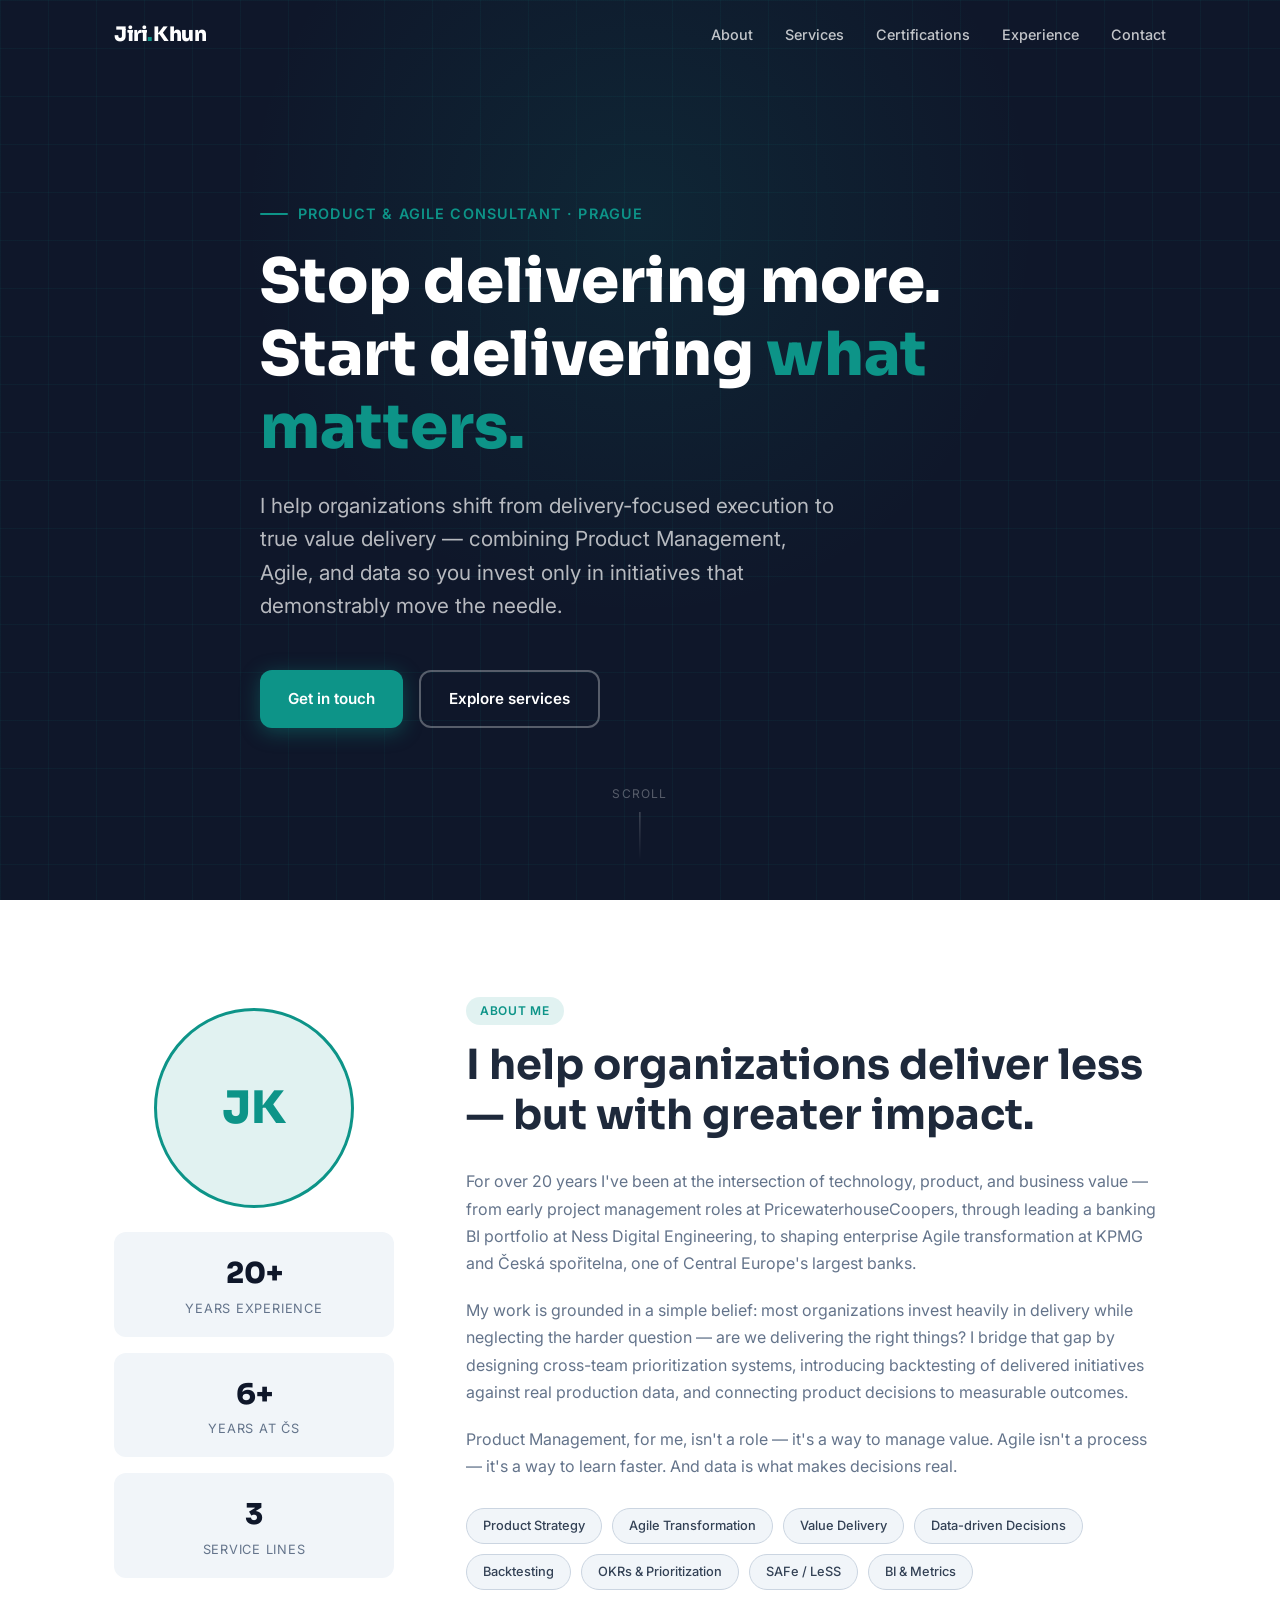
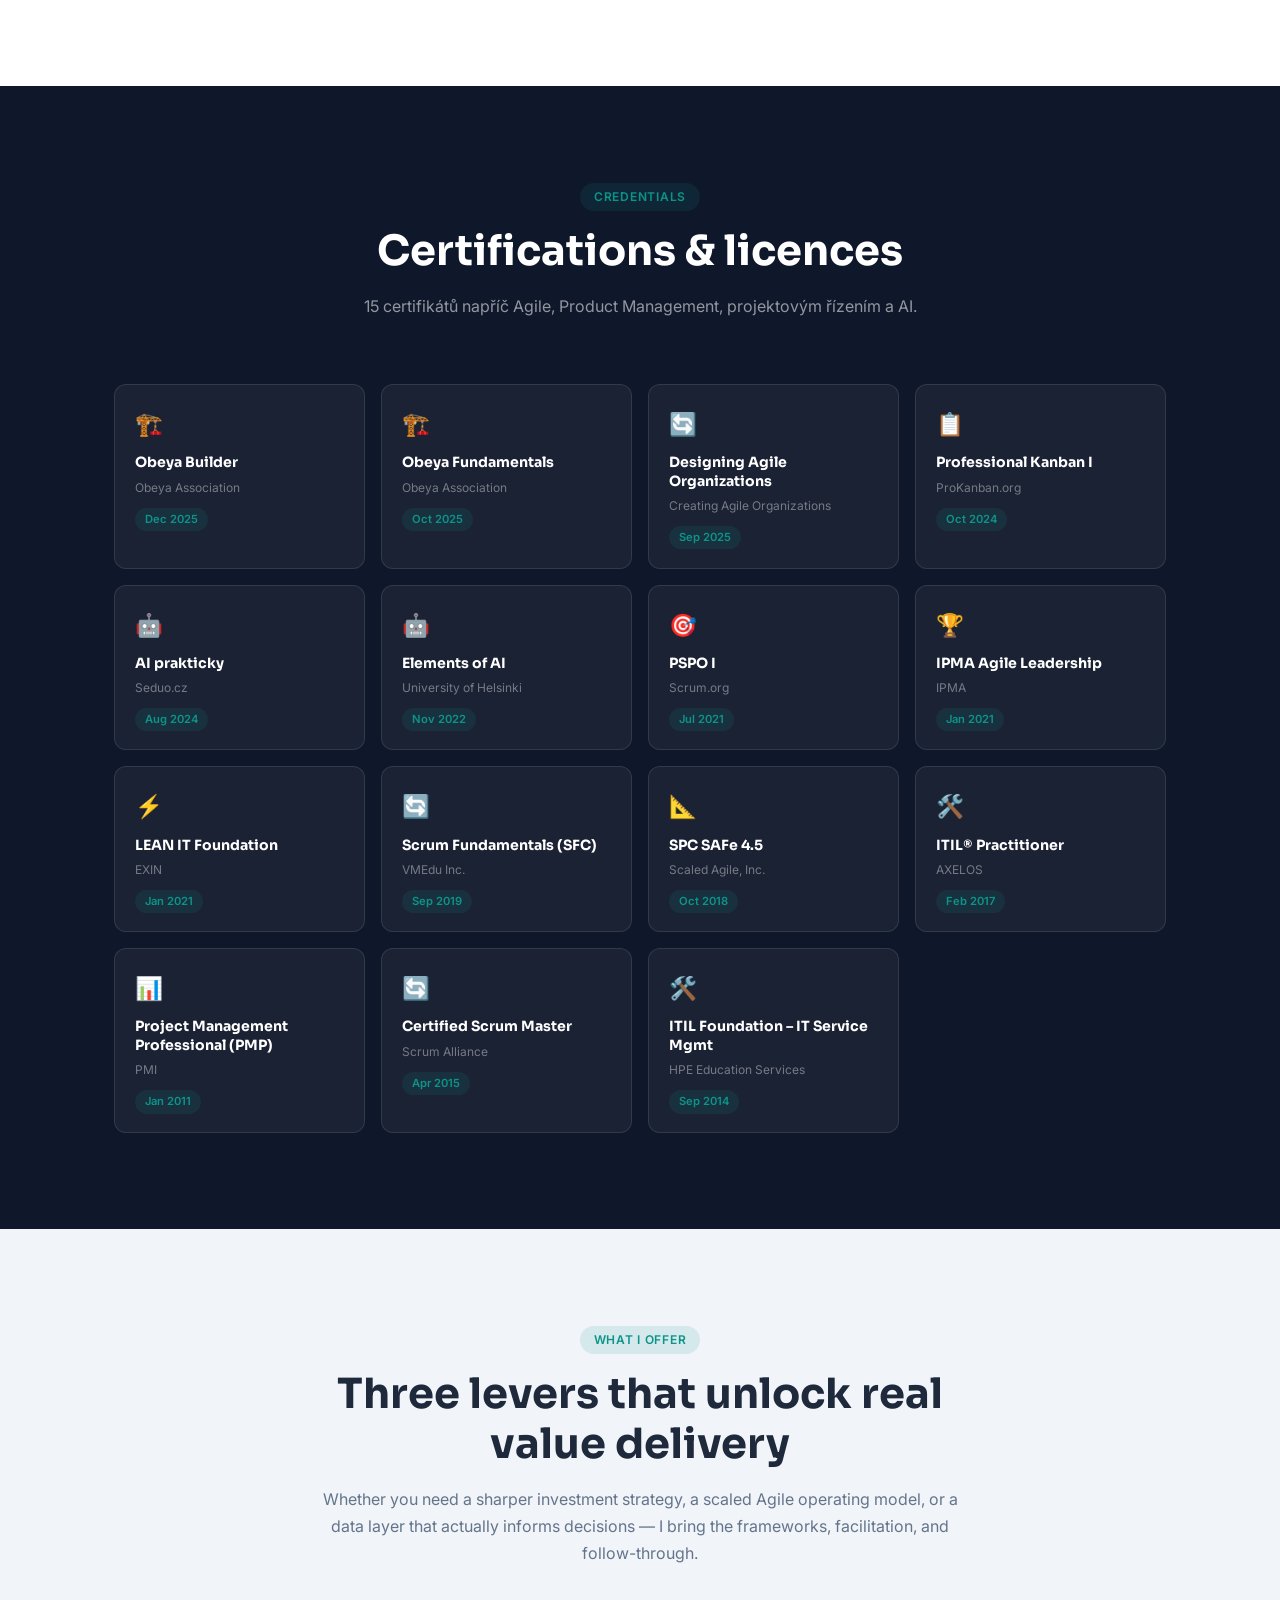
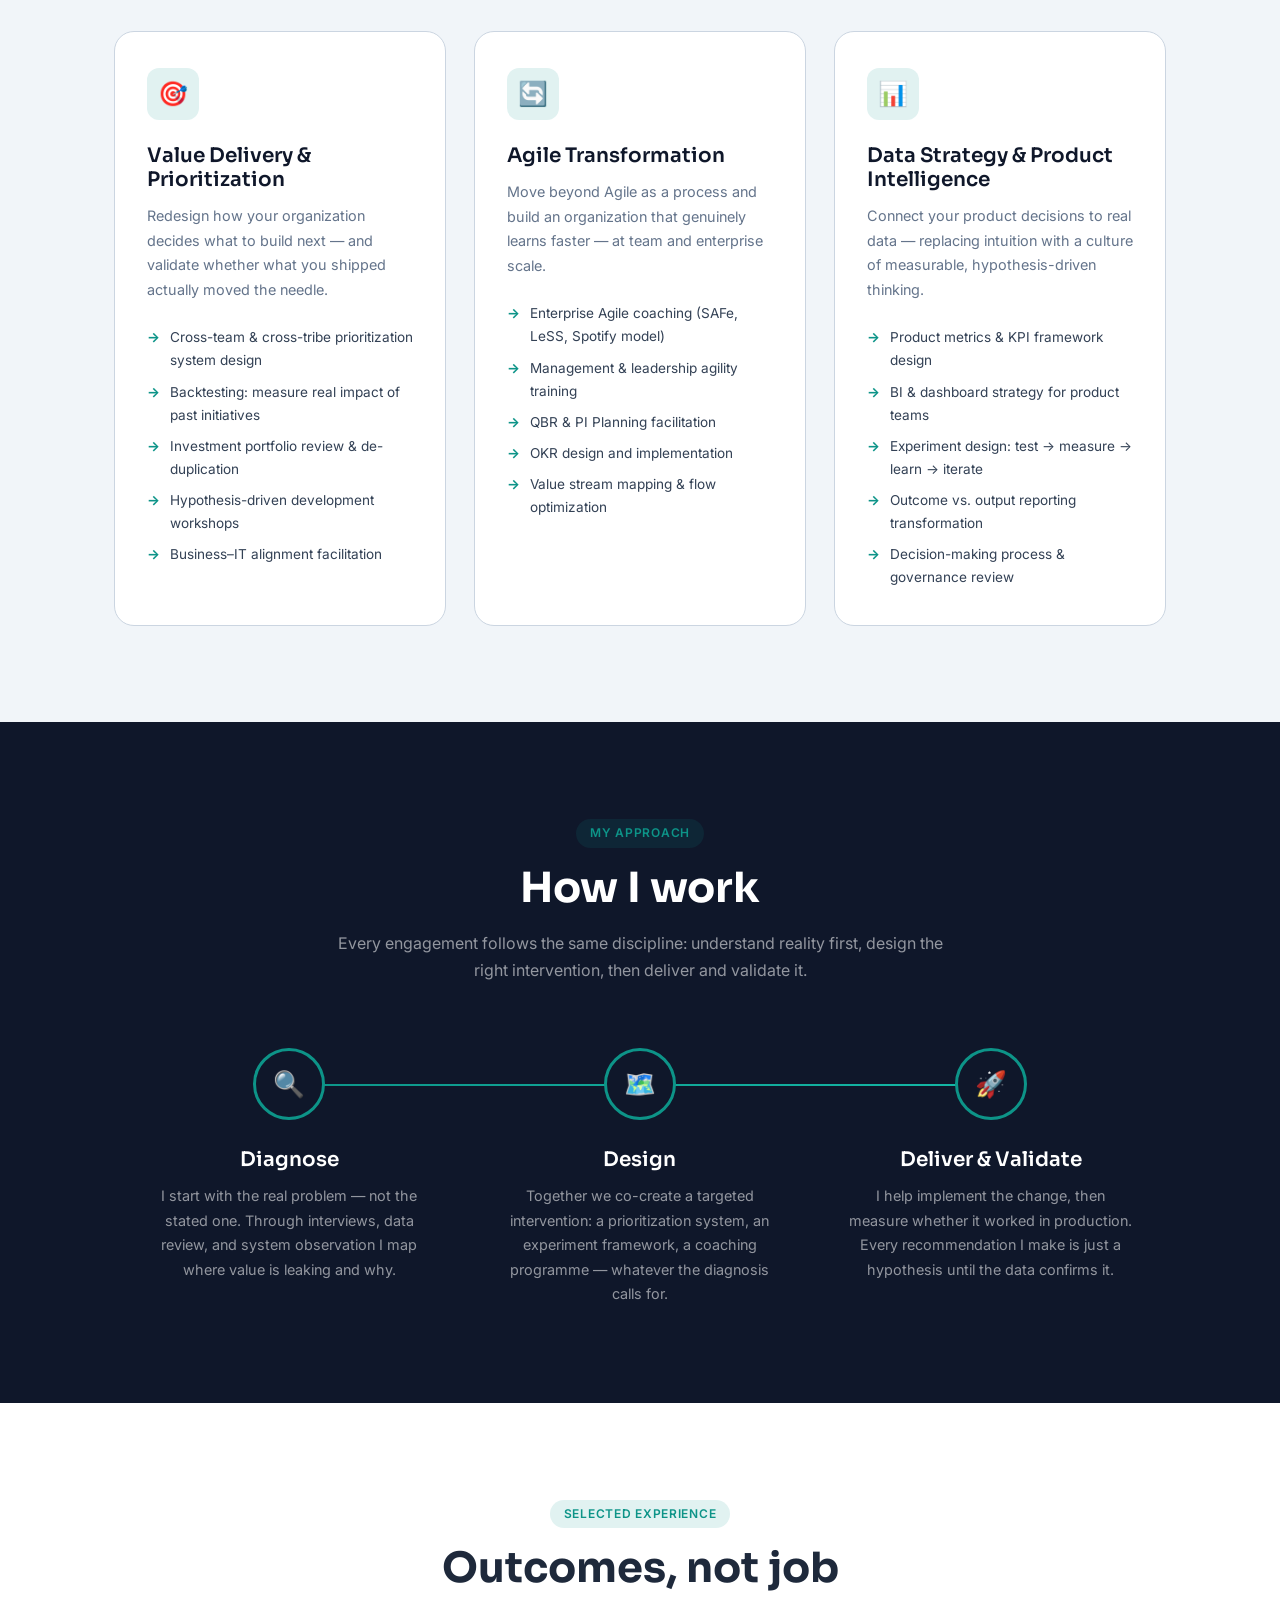
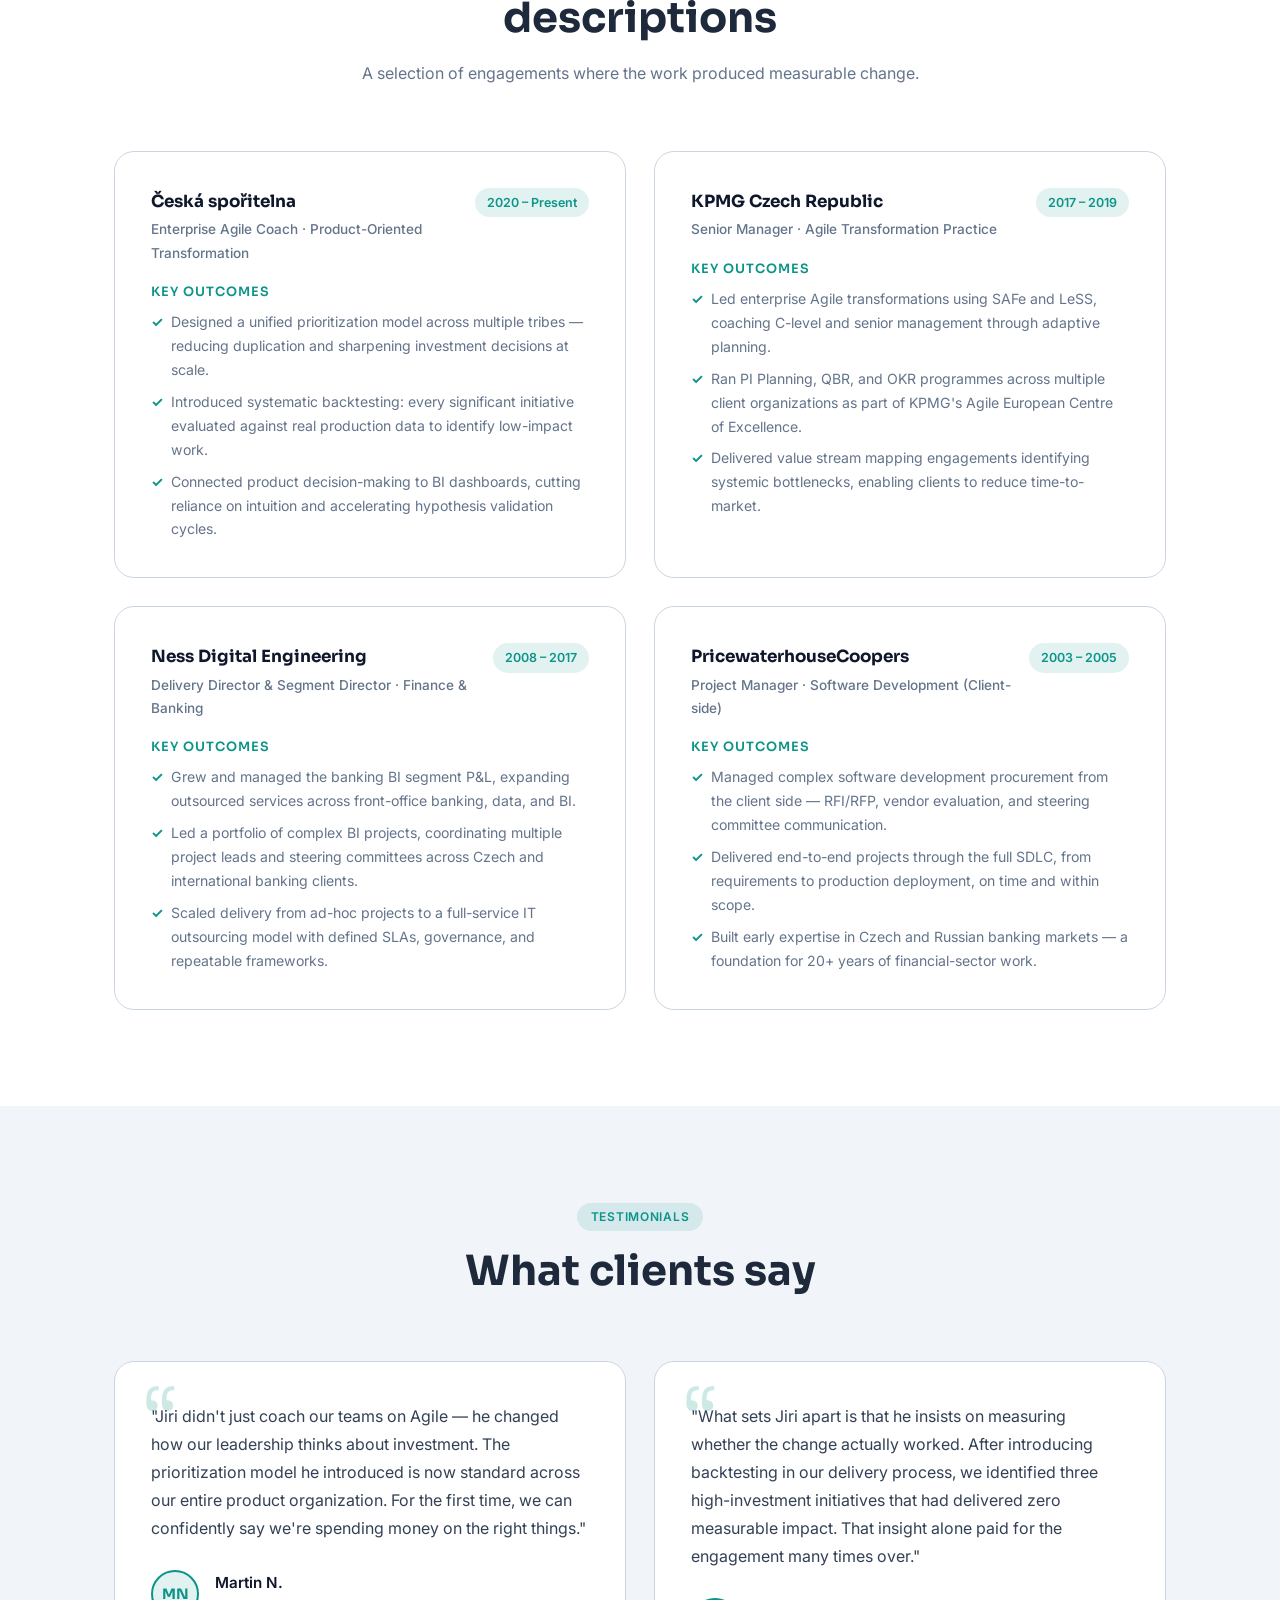
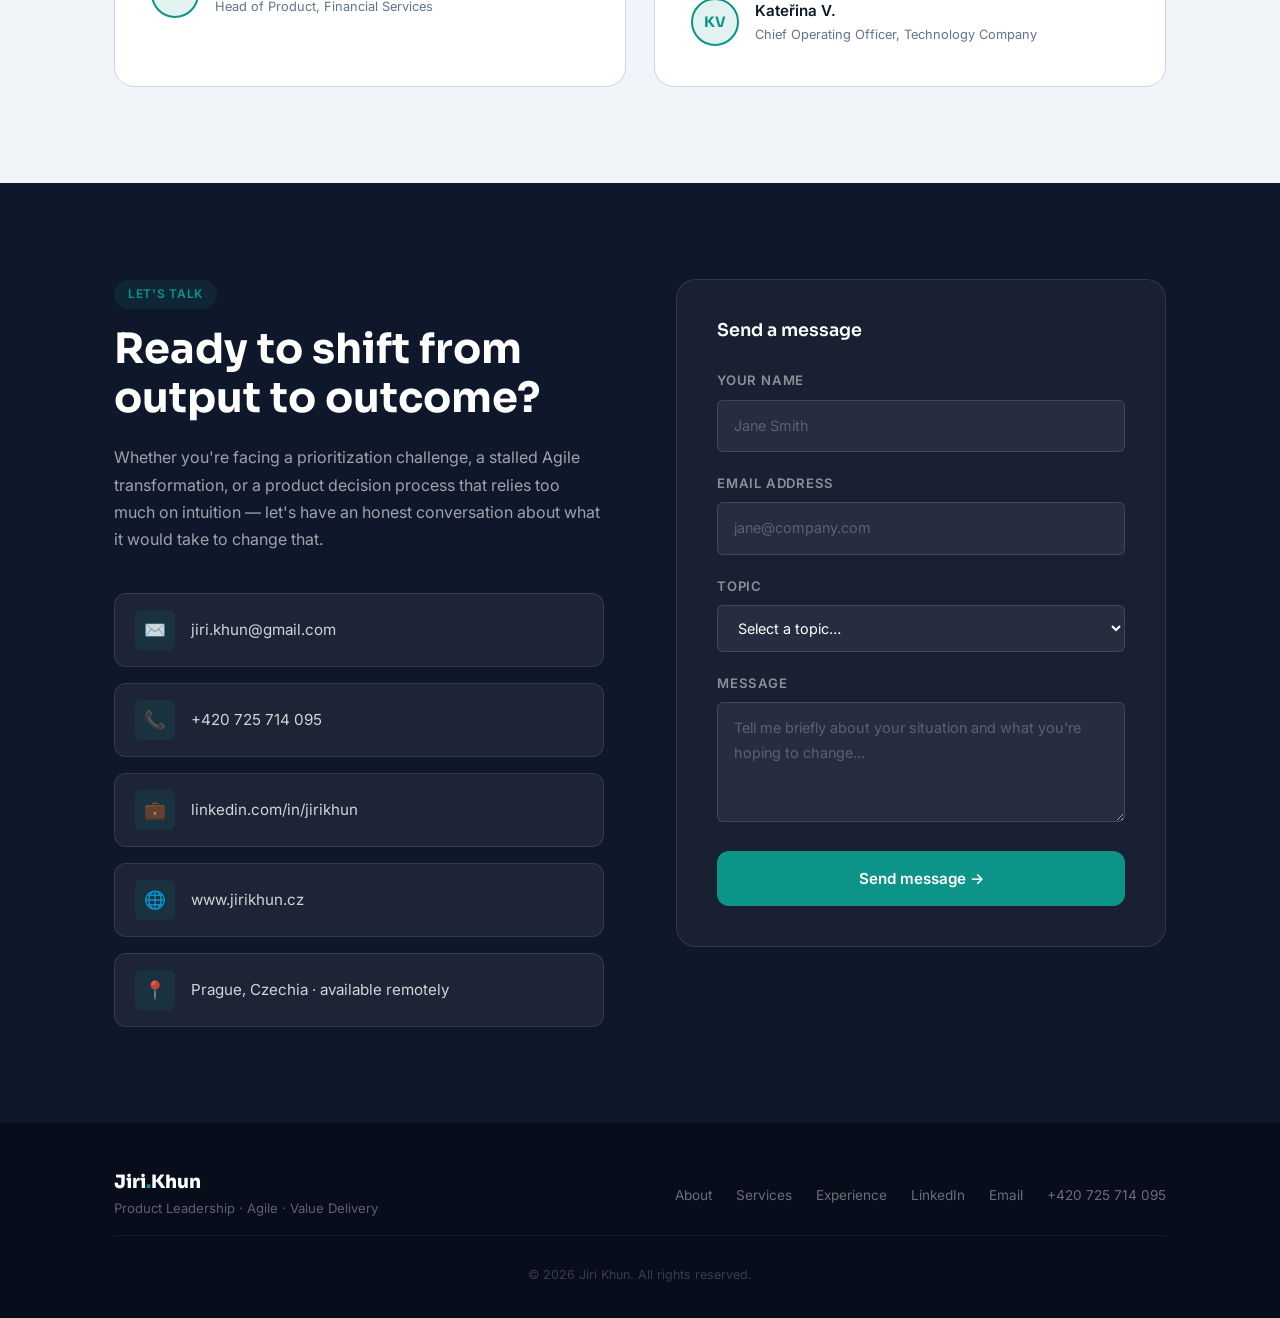
==== commit 7ffc01a9: "Remove Google Calendar booking links from website Co-Authored-By: Claude Sonnet 4.6 <noreply@anthrop" ====
--- a/index.html
+++ b/index.html
@@ -754,9 +754,6 @@
           <li><a href="#experience">Experience</a></li>
           <li><a href="#contact">Contact</a></li>
         </ul>
-        <a href="https://calendar.app.google/HTFhWfYShZkArvk3A" target="_blank" rel="noopener" class="btn btn--primary nav__cta" aria-label="Book a discovery call">
-          Book a call
-        </a>
         <button class="nav__hamburger" id="hamburger" aria-label="Toggle navigation menu" aria-expanded="false">
           <span></span><span></span><span></span>
         </button>
@@ -790,9 +787,7 @@
             that demonstrably move the needle.
           </p>
           <div class="hero__ctas">
-            <a href="https://calendar.app.google/HTFhWfYShZkArvk3A" target="_blank" rel="noopener" class="btn btn--primary" aria-label="Book a discovery call with Jiri Khun">
-              📅 Book a discovery call
-            </a>
+            <a href="#contact" class="btn btn--primary" aria-label="Contact Jiri Khun">Get in touch</a>
             <a href="#services" class="btn btn--outline">Explore services</a>
           </div>
         </div>
@@ -1228,10 +1223,6 @@
                 <span>Prague, Czechia · available remotely</span>
               </div>
             </div>
-            <div class="booking-block" role="region" aria-label="Book a call">
-              📅 Prefer to pick a time directly?<br />
-              <a href="https://calendar.app.google/HTFhWfYShZkArvk3A" target="_blank" rel="noopener">Book a 30-minute discovery call →</a>
-            </div>
           </div>
 
           <div class="contact__form reveal reveal-delay-1">
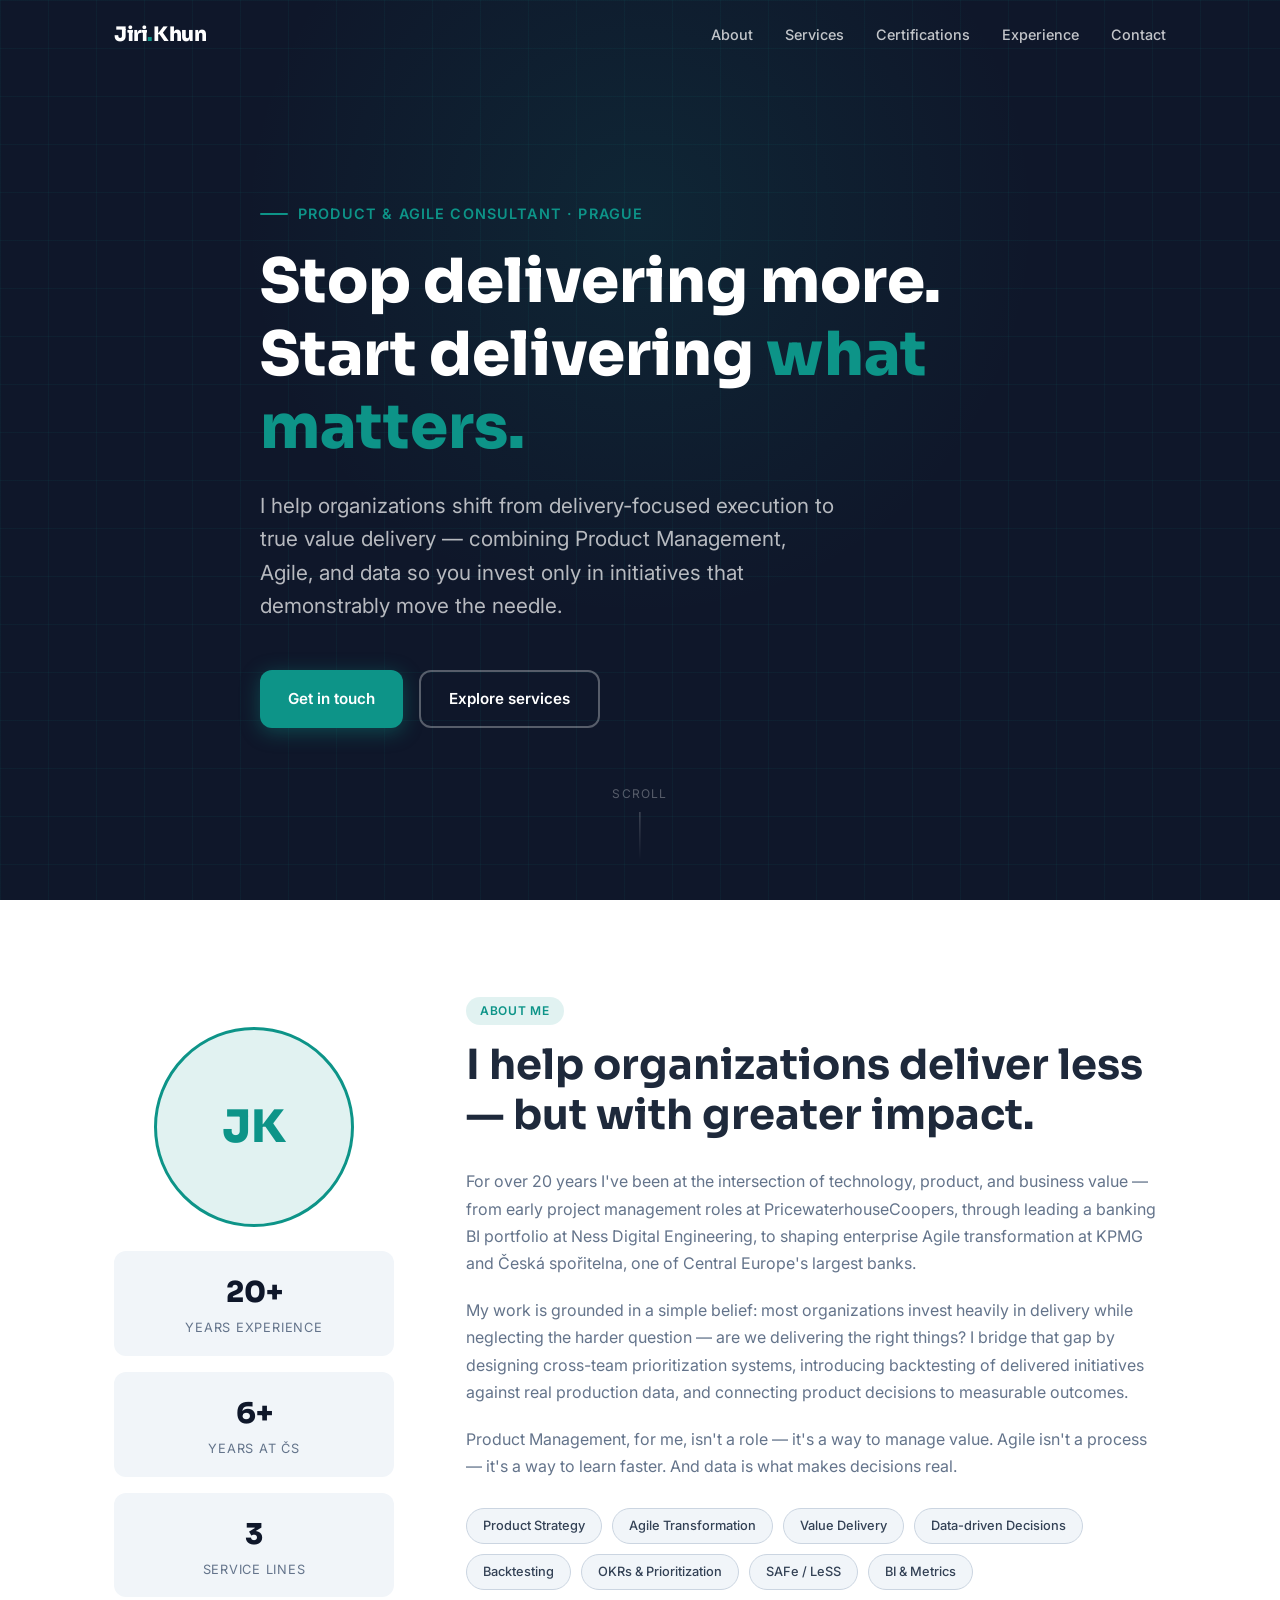
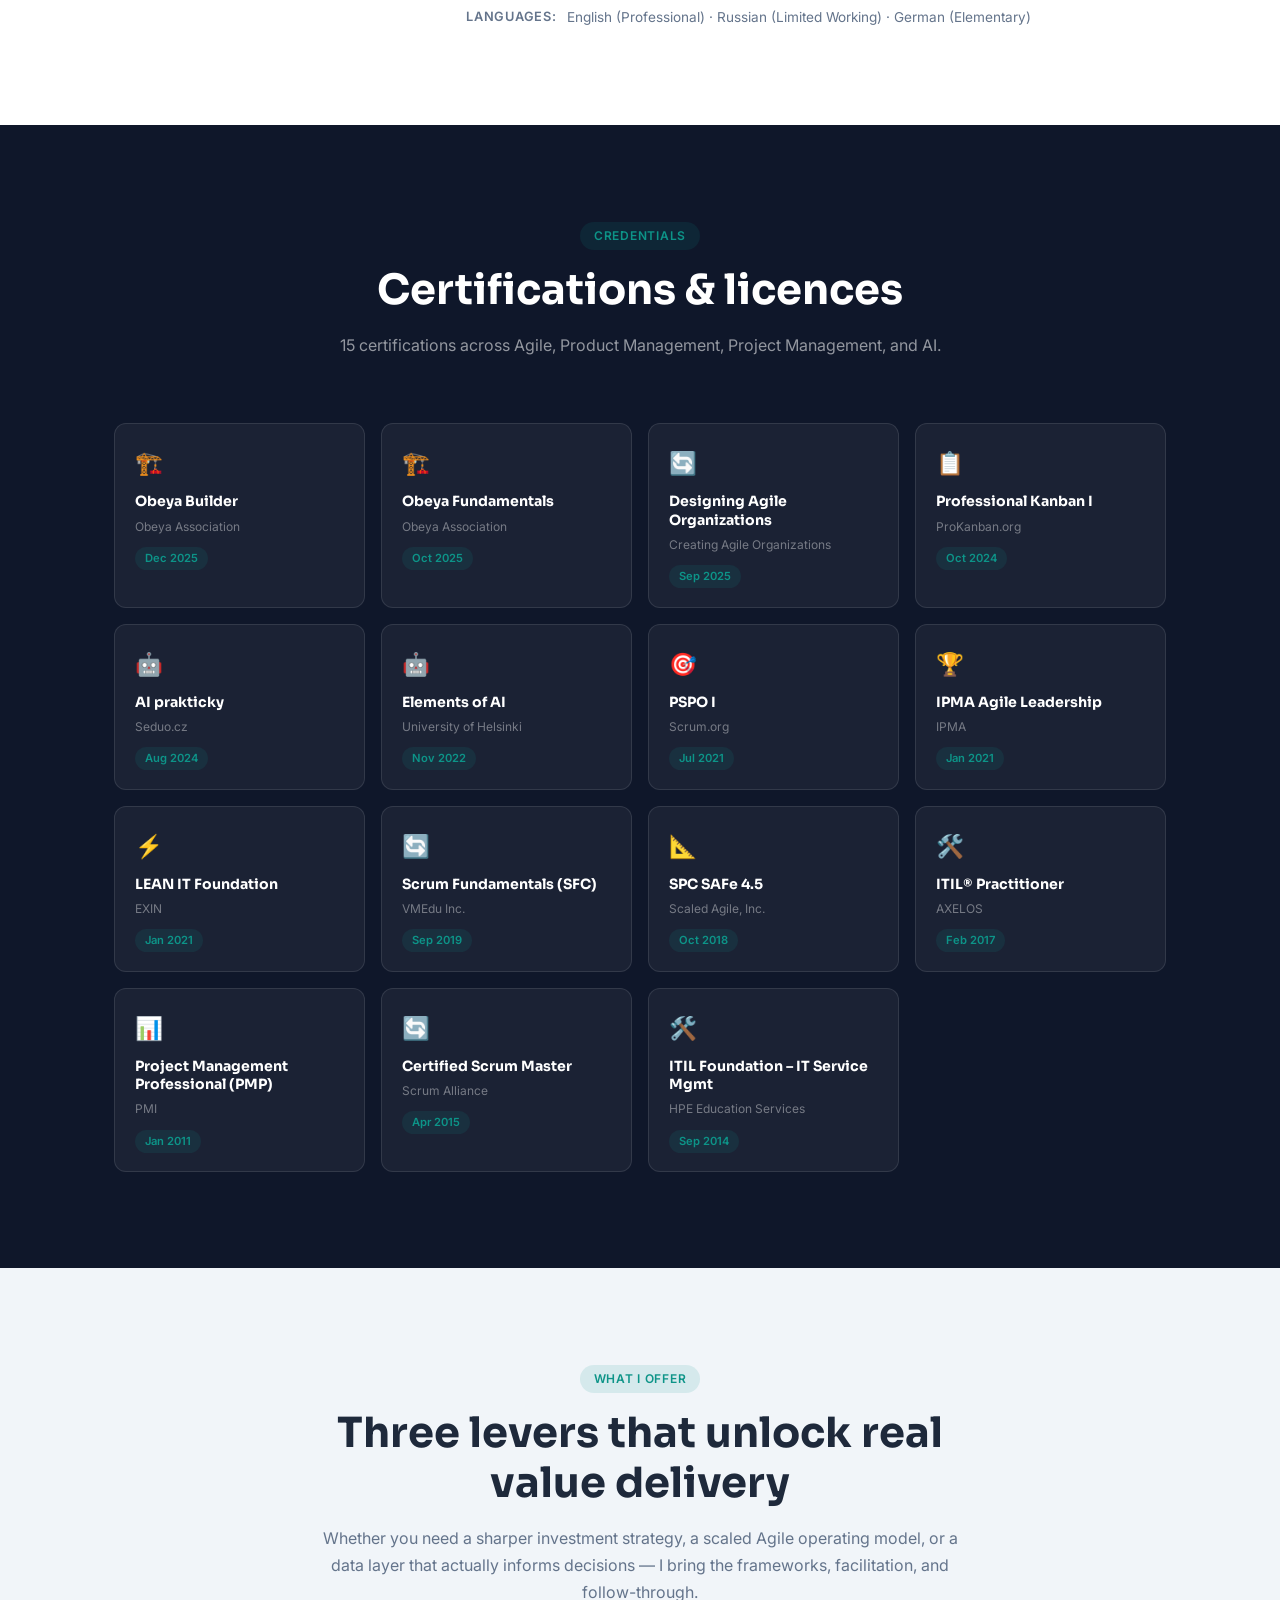
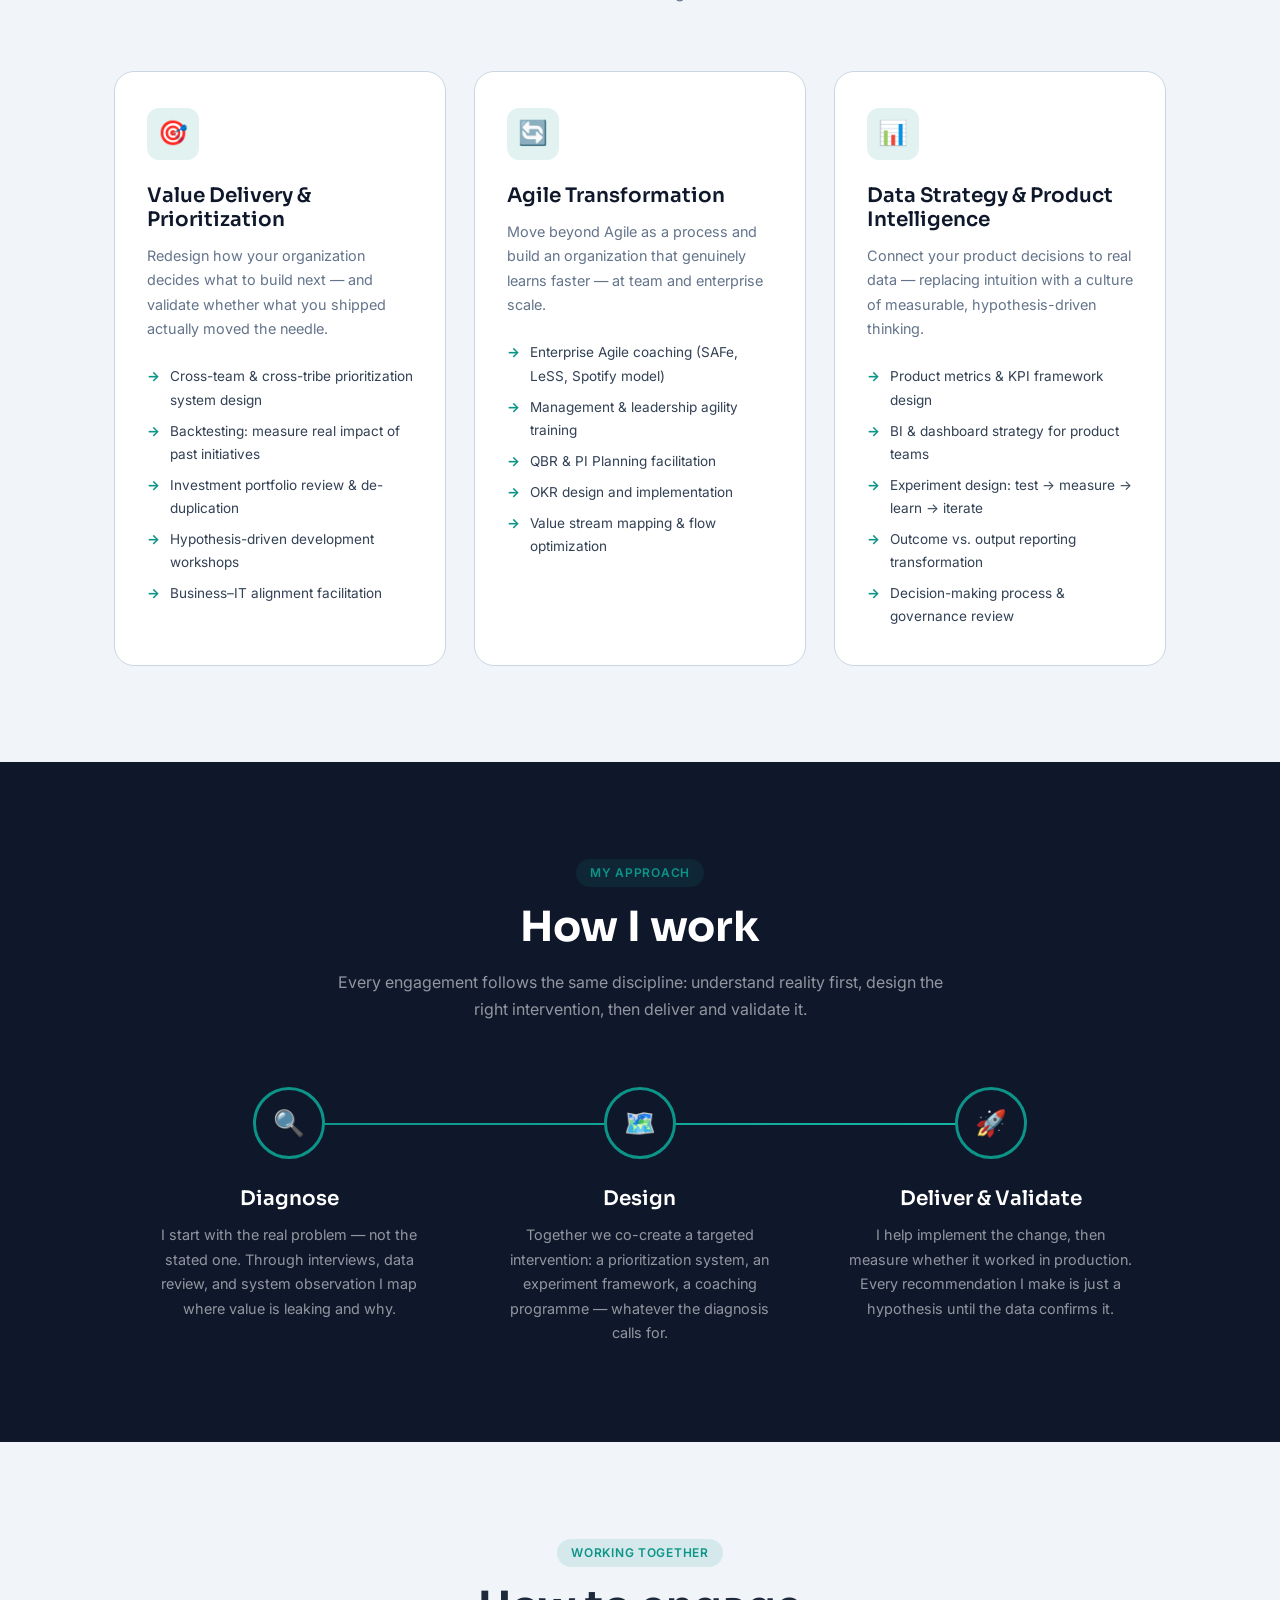
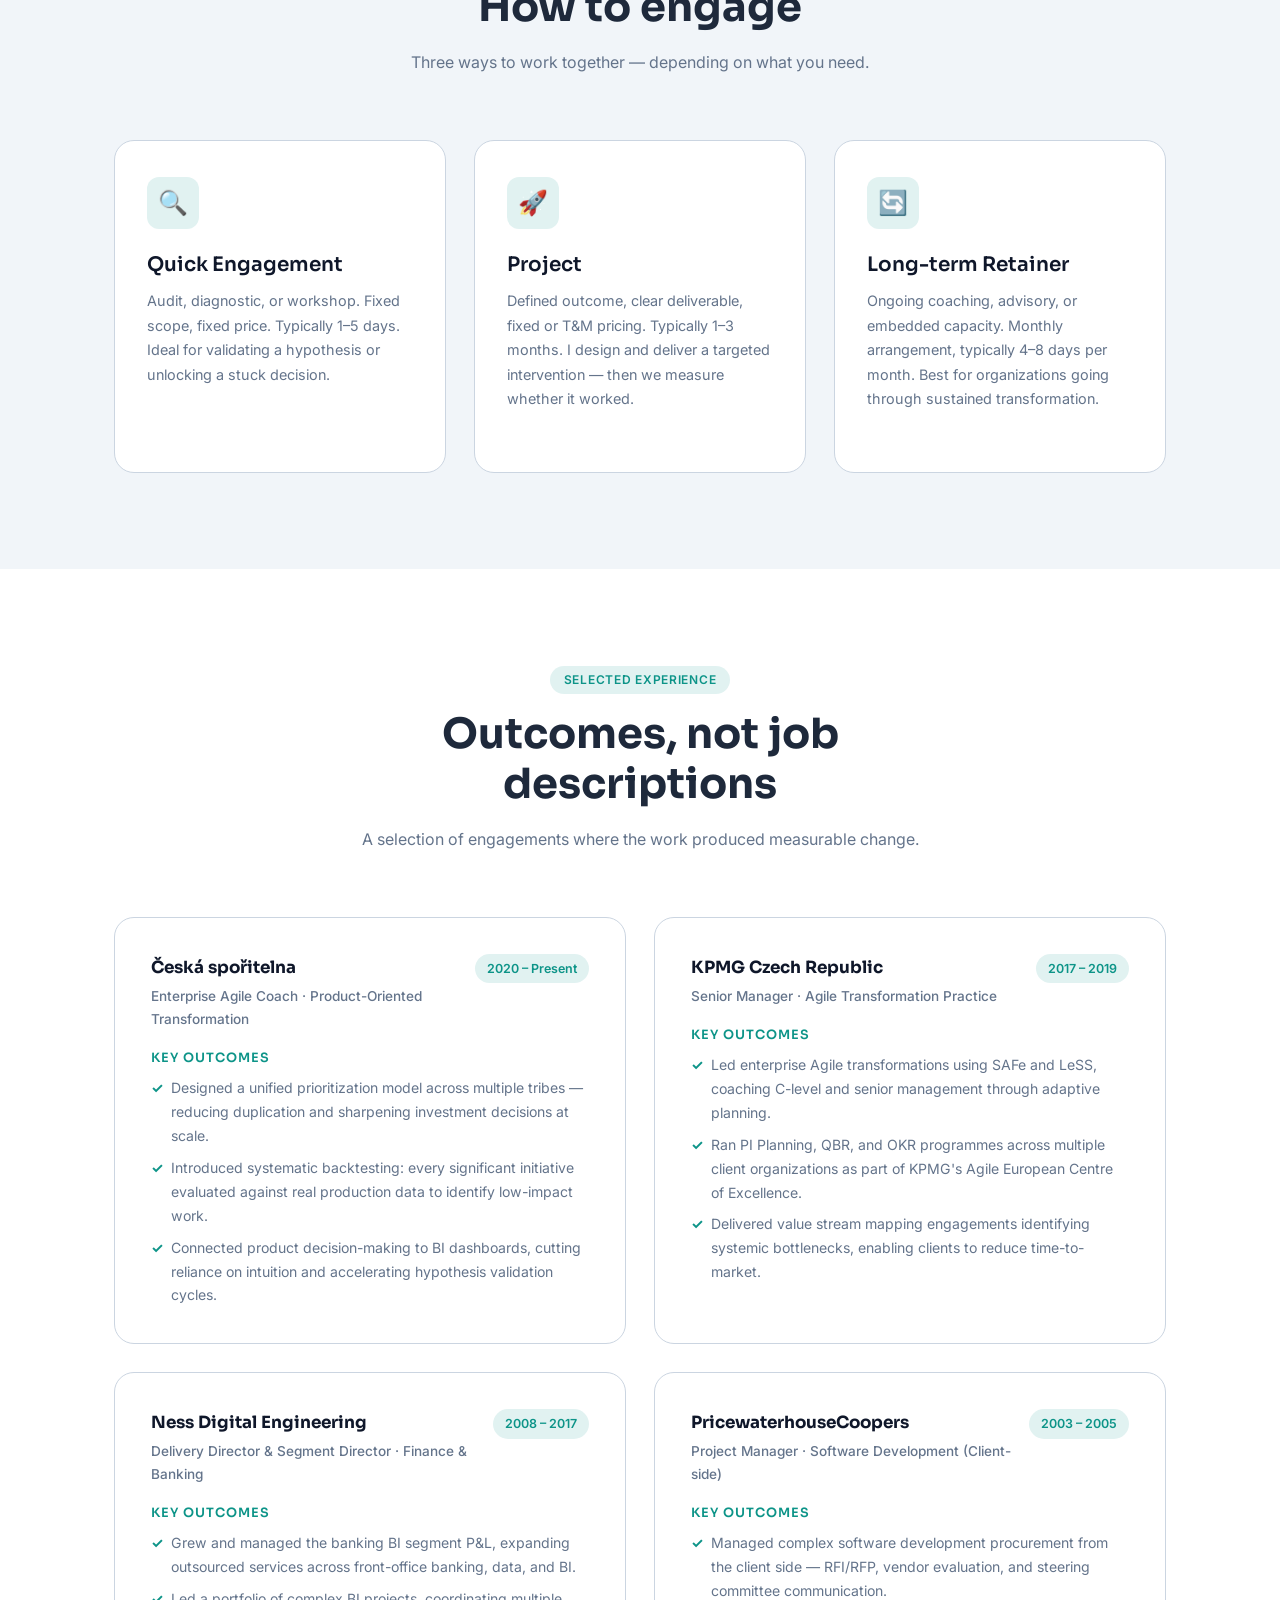
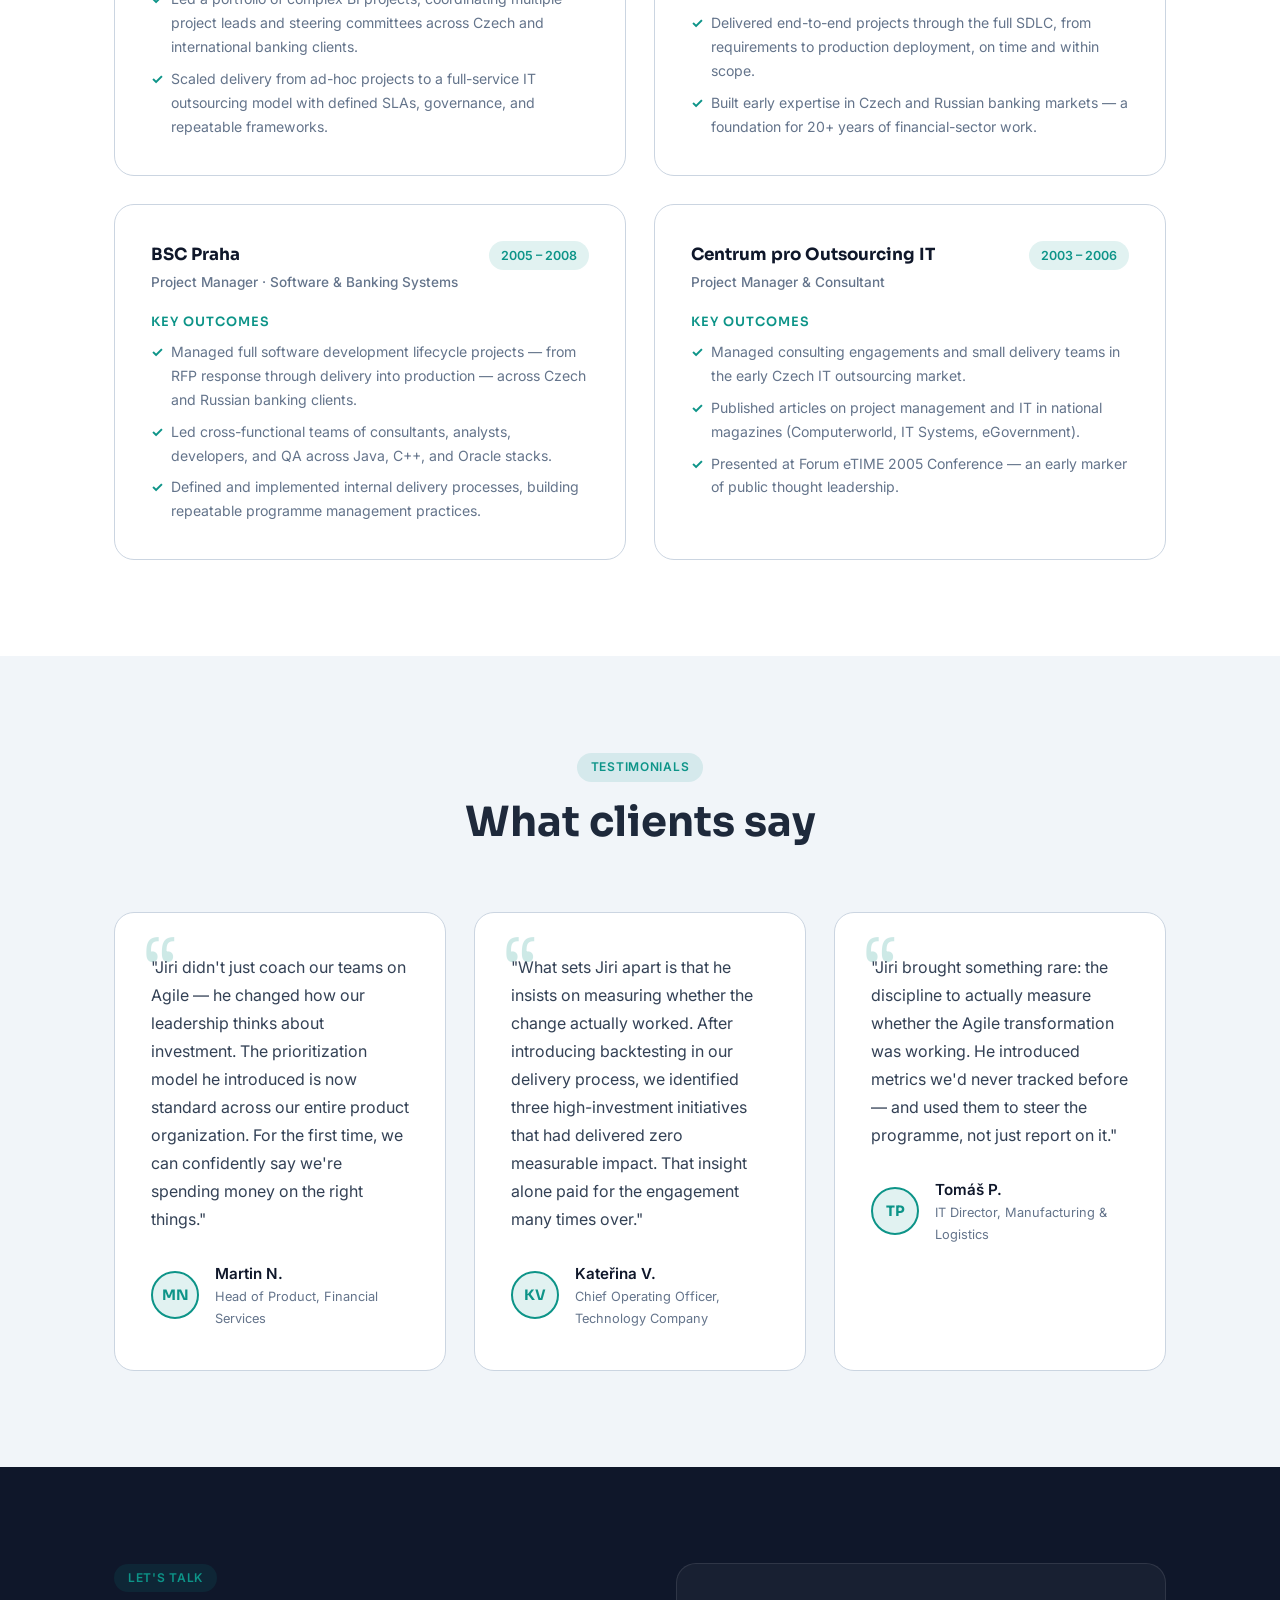
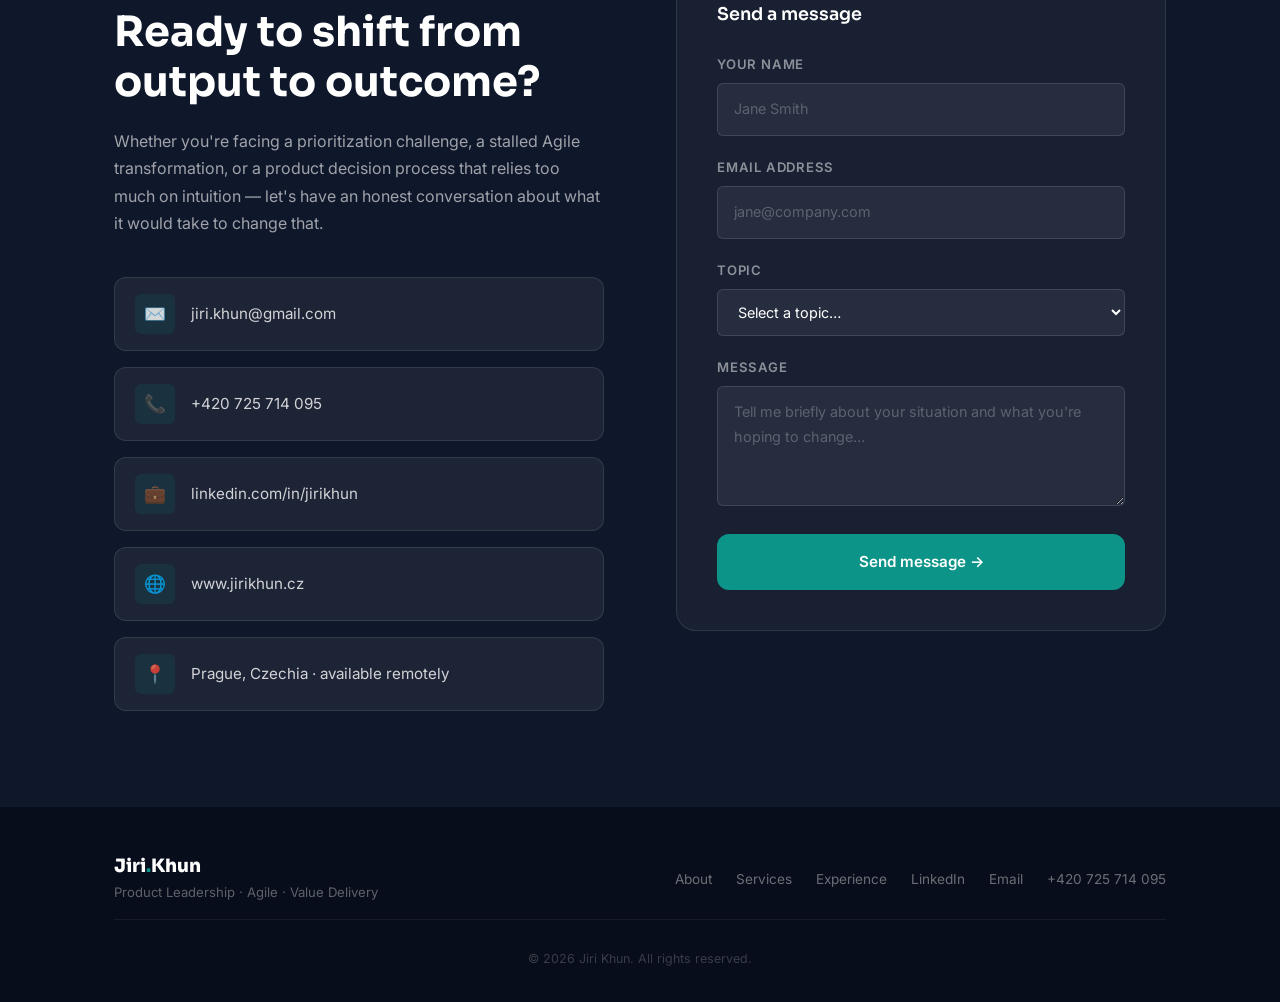
==== commit 6fa421a9: "Apply 5 content and structural updates to portfolio website - Fix Czech sentence in Certifications s" ====
--- a/index.html
+++ b/index.html
@@ -511,7 +511,7 @@
     /* ═══════════════════════════════════════════════════════════
        TESTIMONIALS
     ═══════════════════════════════════════════════════════════ */
-    .testimonials__grid { display: grid; grid-template-columns: repeat(2, 1fr); gap: 28px; }
+    .testimonials__grid { display: grid; grid-template-columns: repeat(auto-fill, minmax(300px, 1fr)); gap: 28px; }
     .testimonial-card {
       background: var(--white);
       border-radius: var(--radius-lg);
@@ -851,6 +851,10 @@
               <span class="tag">SAFe / LeSS</span>
               <span class="tag">BI &amp; Metrics</span>
             </div>
+            <div style="margin-top:16px; display:flex; align-items:center; gap:10px; flex-wrap:wrap;">
+              <span style="font-size:.8rem; font-weight:600; color:var(--gray-500); text-transform:uppercase; letter-spacing:.06em;">Languages:</span>
+              <span style="font-size:.85rem; color:var(--gray-500);">English (Professional) · Russian (Limited Working) · German (Elementary)</span>
+            </div>
           </div>
 
         </div>
@@ -863,7 +867,7 @@
         <div class="section-header reveal" style="color:var(--white)">
           <span class="badge">Credentials</span>
           <h2 id="certs-heading" style="color:var(--white)">Certifications &amp; licences</h2>
-          <p style="color:rgba(255,255,255,.55)">15 certifikátů napříč Agile, Product Management, projektovým řízením a AI.</p>
+          <p style="color:rgba(255,255,255,.55)">15 certifications across Agile, Product Management, Project Management, and AI.</p>
         </div>
         <ul class="certs__grid" role="list">
           <li class="cert-card reveal">
@@ -1052,6 +1056,40 @@
     </section>
 
     <!-- ═══════════════════════════════════════════════════════════
+         HOW TO ENGAGE
+    ═══════════════════════════════════════════════════════════ -->
+    <section class="section section--gray" id="engage" aria-labelledby="engage-heading">
+      <div class="container">
+        <div class="section-header reveal">
+          <span class="badge">Working together</span>
+          <h2 id="engage-heading">How to engage</h2>
+          <p>Three ways to work together — depending on what you need.</p>
+        </div>
+        <div class="services__grid">
+
+          <article class="service-card reveal" aria-labelledby="eng1-heading">
+            <div class="service-card__icon" aria-hidden="true">🔍</div>
+            <h3 id="eng1-heading">Quick Engagement</h3>
+            <p>Audit, diagnostic, or workshop. Fixed scope, fixed price. Typically 1–5 days. Ideal for validating a hypothesis or unlocking a stuck decision.</p>
+          </article>
+
+          <article class="service-card reveal reveal-delay-1" aria-labelledby="eng2-heading">
+            <div class="service-card__icon" aria-hidden="true">🚀</div>
+            <h3 id="eng2-heading">Project</h3>
+            <p>Defined outcome, clear deliverable, fixed or T&amp;M pricing. Typically 1–3 months. I design and deliver a targeted intervention — then we measure whether it worked.</p>
+          </article>
+
+          <article class="service-card reveal reveal-delay-2" aria-labelledby="eng3-heading">
+            <div class="service-card__icon" aria-hidden="true">🔄</div>
+            <h3 id="eng3-heading">Long-term Retainer</h3>
+            <p>Ongoing coaching, advisory, or embedded capacity. Monthly arrangement, typically 4–8 days per month. Best for organizations going through sustained transformation.</p>
+          </article>
+
+        </div>
+      </div>
+    </section>
+
+    <!-- ═══════════════════════════════════════════════════════════
          EXPERIENCE
     ═══════════════════════════════════════════════════════════ -->
     <section class="section" id="experience" aria-labelledby="experience-heading">
@@ -1131,6 +1169,42 @@
                 <li>Managed complex software development procurement from the client side — RFI/RFP, vendor evaluation, and steering committee communication.</li>
                 <li>Delivered end-to-end projects through the full SDLC, from requirements to production deployment, on time and within scope.</li>
                 <li>Built early expertise in Czech and Russian banking markets — a foundation for 20+ years of financial-sector work.</li>
+              </ul>
+            </div>
+          </article>
+
+          <article class="case-card reveal" aria-labelledby="case5-heading">
+            <div class="case-card__meta">
+              <div>
+                <div class="case-card__company" id="case5-heading">BSC Praha</div>
+                <div class="case-card__role">Project Manager · Software &amp; Banking Systems</div>
+              </div>
+              <span class="case-card__period">2005 – 2008</span>
+            </div>
+            <div class="case-card__outcome">
+              <h4>Key outcomes</h4>
+              <ul role="list">
+                <li>Managed full software development lifecycle projects — from RFP response through delivery into production — across Czech and Russian banking clients.</li>
+                <li>Led cross-functional teams of consultants, analysts, developers, and QA across Java, C++, and Oracle stacks.</li>
+                <li>Defined and implemented internal delivery processes, building repeatable programme management practices.</li>
+              </ul>
+            </div>
+          </article>
+
+          <article class="case-card reveal reveal-delay-1" aria-labelledby="case6-heading">
+            <div class="case-card__meta">
+              <div>
+                <div class="case-card__company" id="case6-heading">Centrum pro Outsourcing IT</div>
+                <div class="case-card__role">Project Manager &amp; Consultant</div>
+              </div>
+              <span class="case-card__period">2003 – 2006</span>
+            </div>
+            <div class="case-card__outcome">
+              <h4>Key outcomes</h4>
+              <ul role="list">
+                <li>Managed consulting engagements and small delivery teams in the early Czech IT outsourcing market.</li>
+                <li>Published articles on project management and IT in national magazines (Computerworld, IT Systems, eGovernment).</li>
+                <li>Presented at Forum eTIME 2005 Conference — an early marker of public thought leadership.</li>
               </ul>
             </div>
           </article>
@@ -1178,6 +1252,21 @@
               <div>
                 <div class="testimonial-card__name"><!-- TODO: replace -->Kateřina V.</div>
                 <p class="testimonial-card__title"><!-- TODO: replace -->Chief Operating Officer, Technology Company</p>
+              </div>
+            </div>
+          </article>
+
+          <article class="testimonial-card reveal reveal-delay-2">
+            <p class="testimonial-card__text">
+              "Jiri brought something rare: the discipline to actually measure whether the
+              Agile transformation was working. He introduced metrics we'd never tracked
+              before — and used them to steer the programme, not just report on it."
+            </p>
+            <div class="testimonial-card__author">
+              <div class="testimonial-card__avatar" aria-hidden="true">TP</div>
+              <div>
+                <div class="testimonial-card__name">Tomáš P.</div>
+                <p class="testimonial-card__title">IT Director, Manufacturing &amp; Logistics</p>
               </div>
             </div>
           </article>
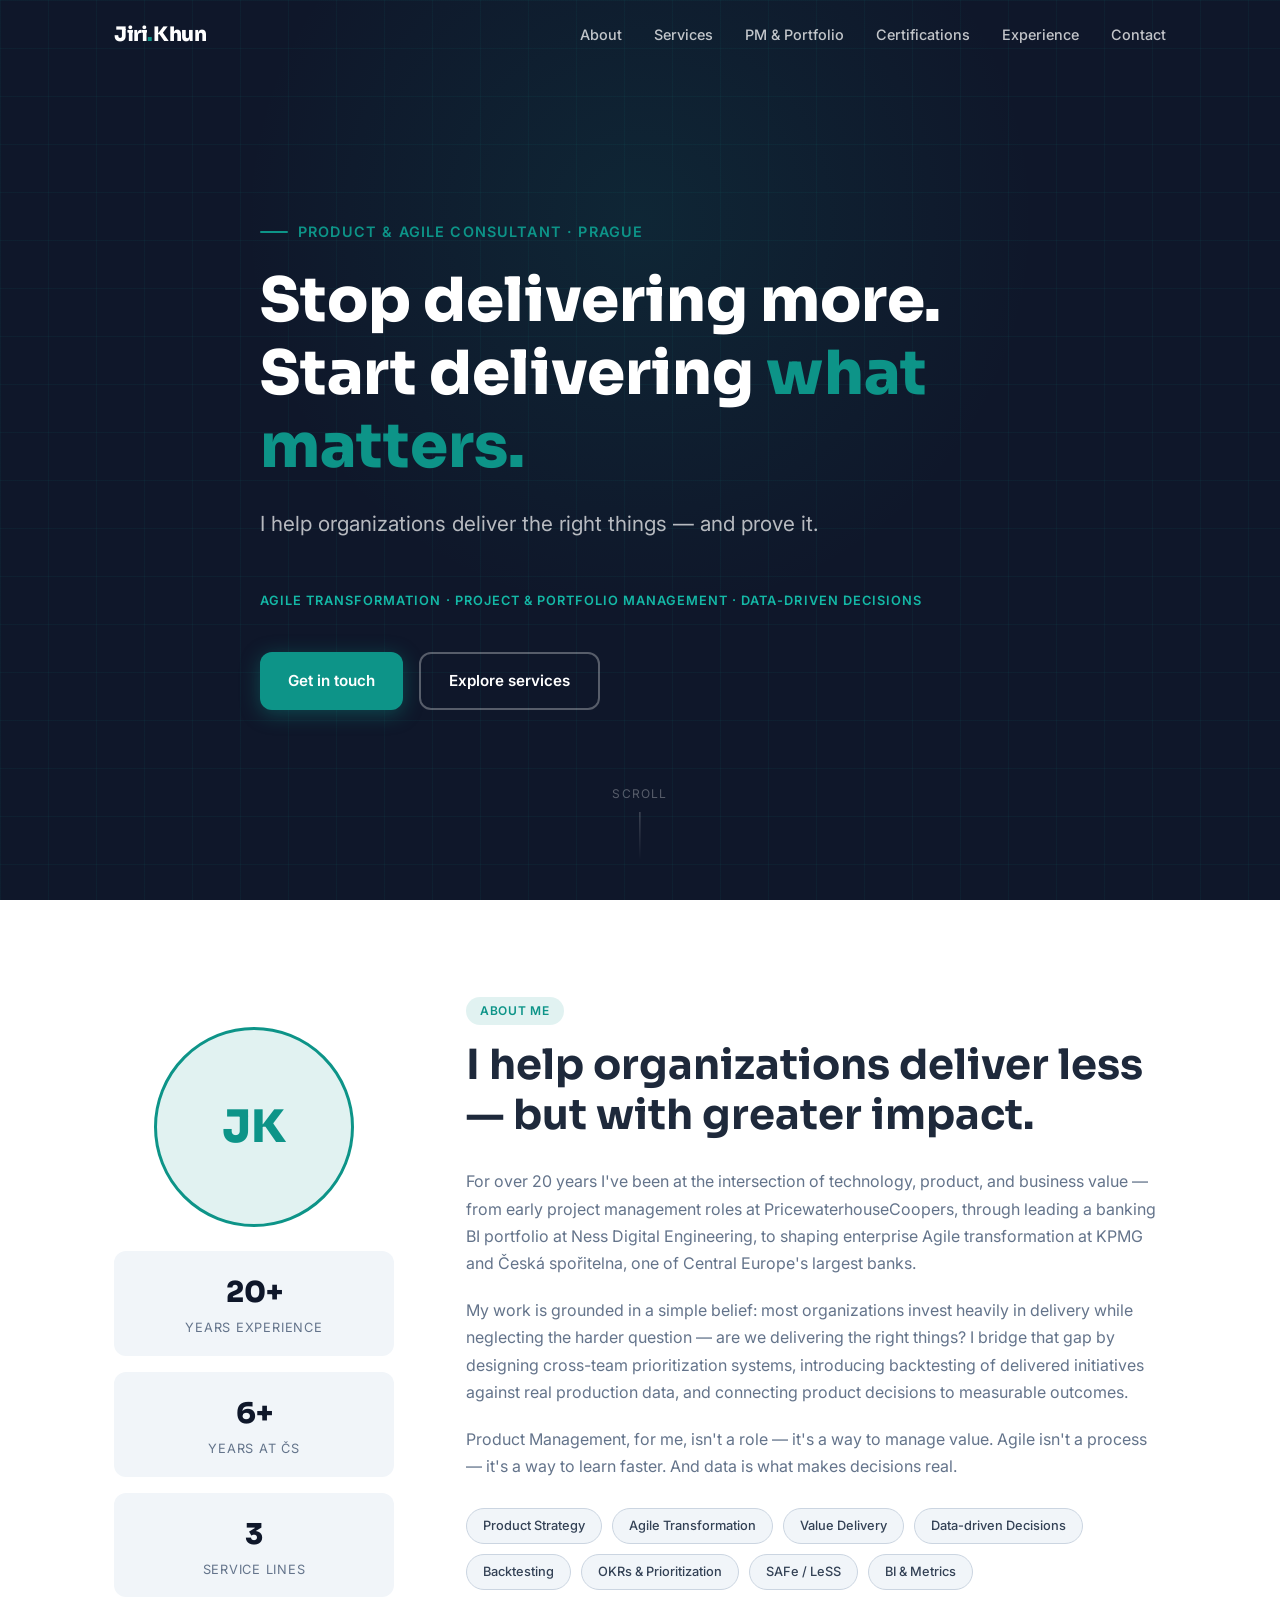
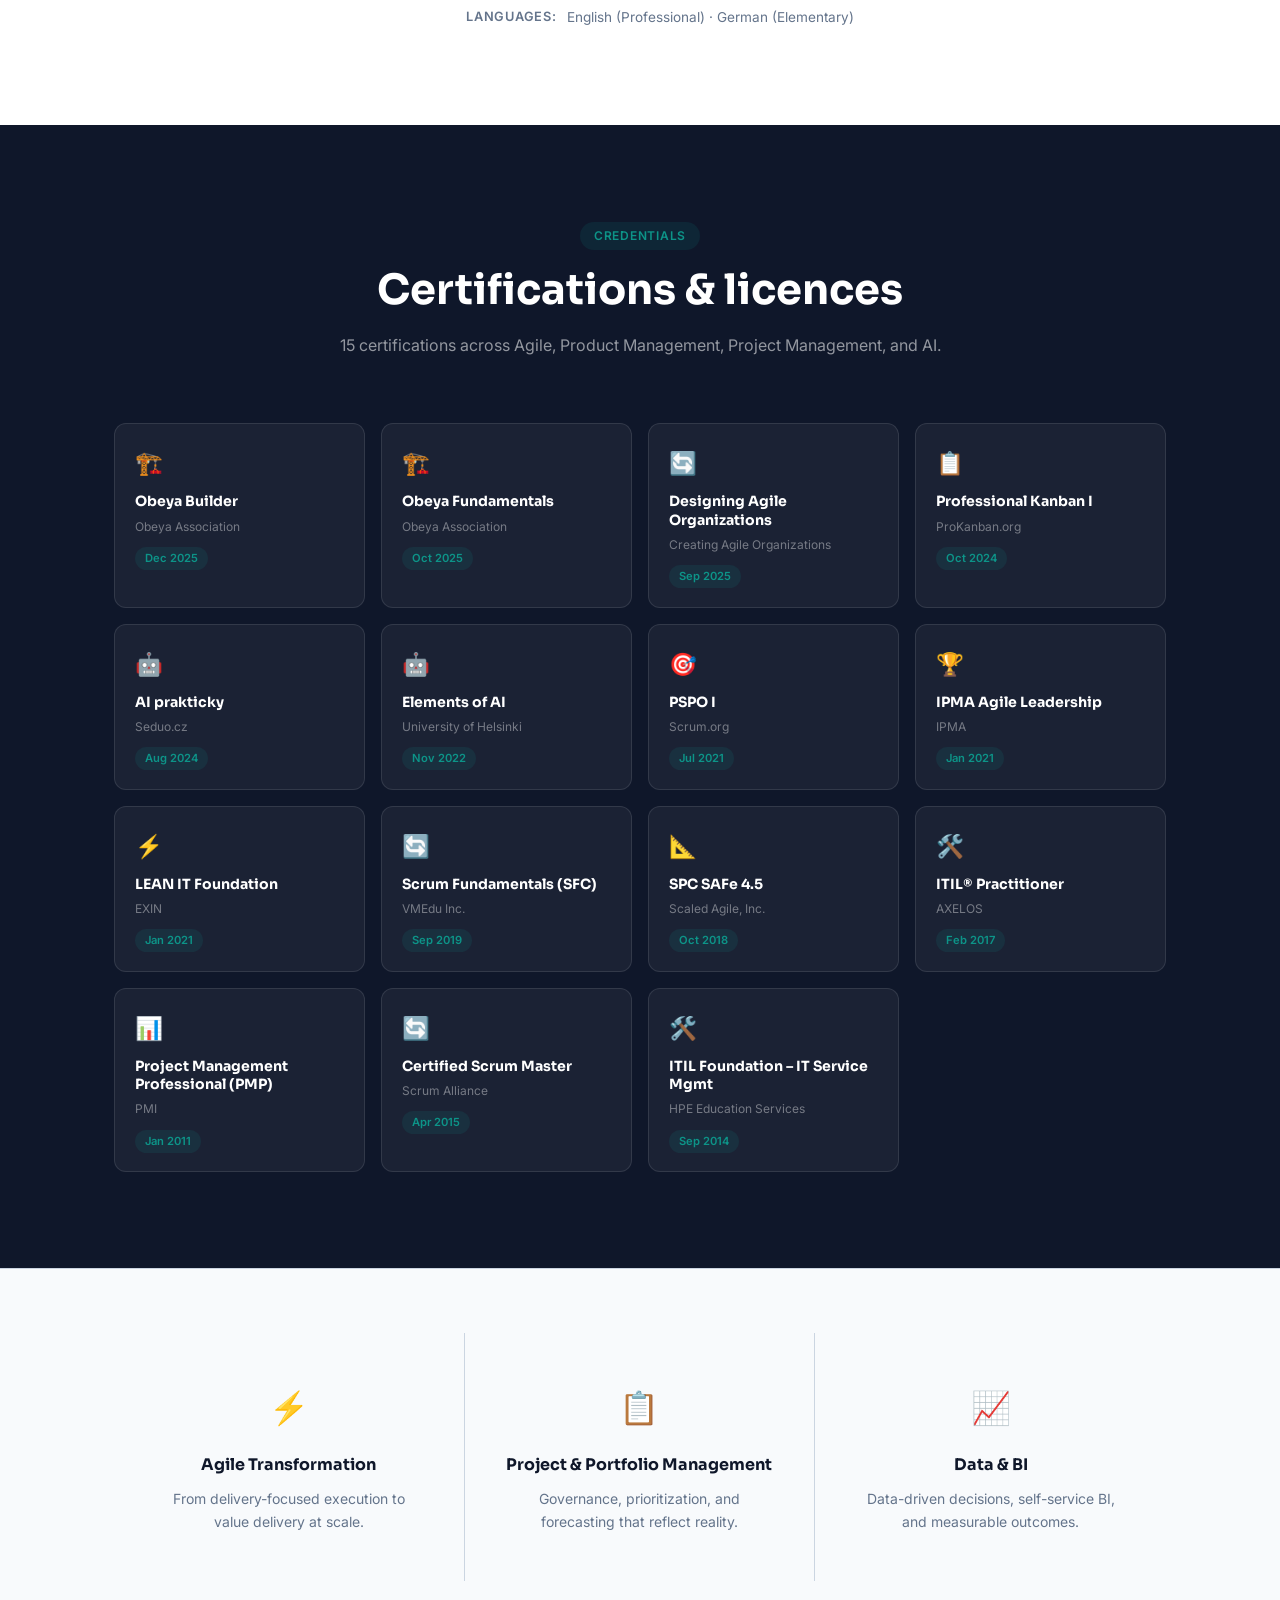
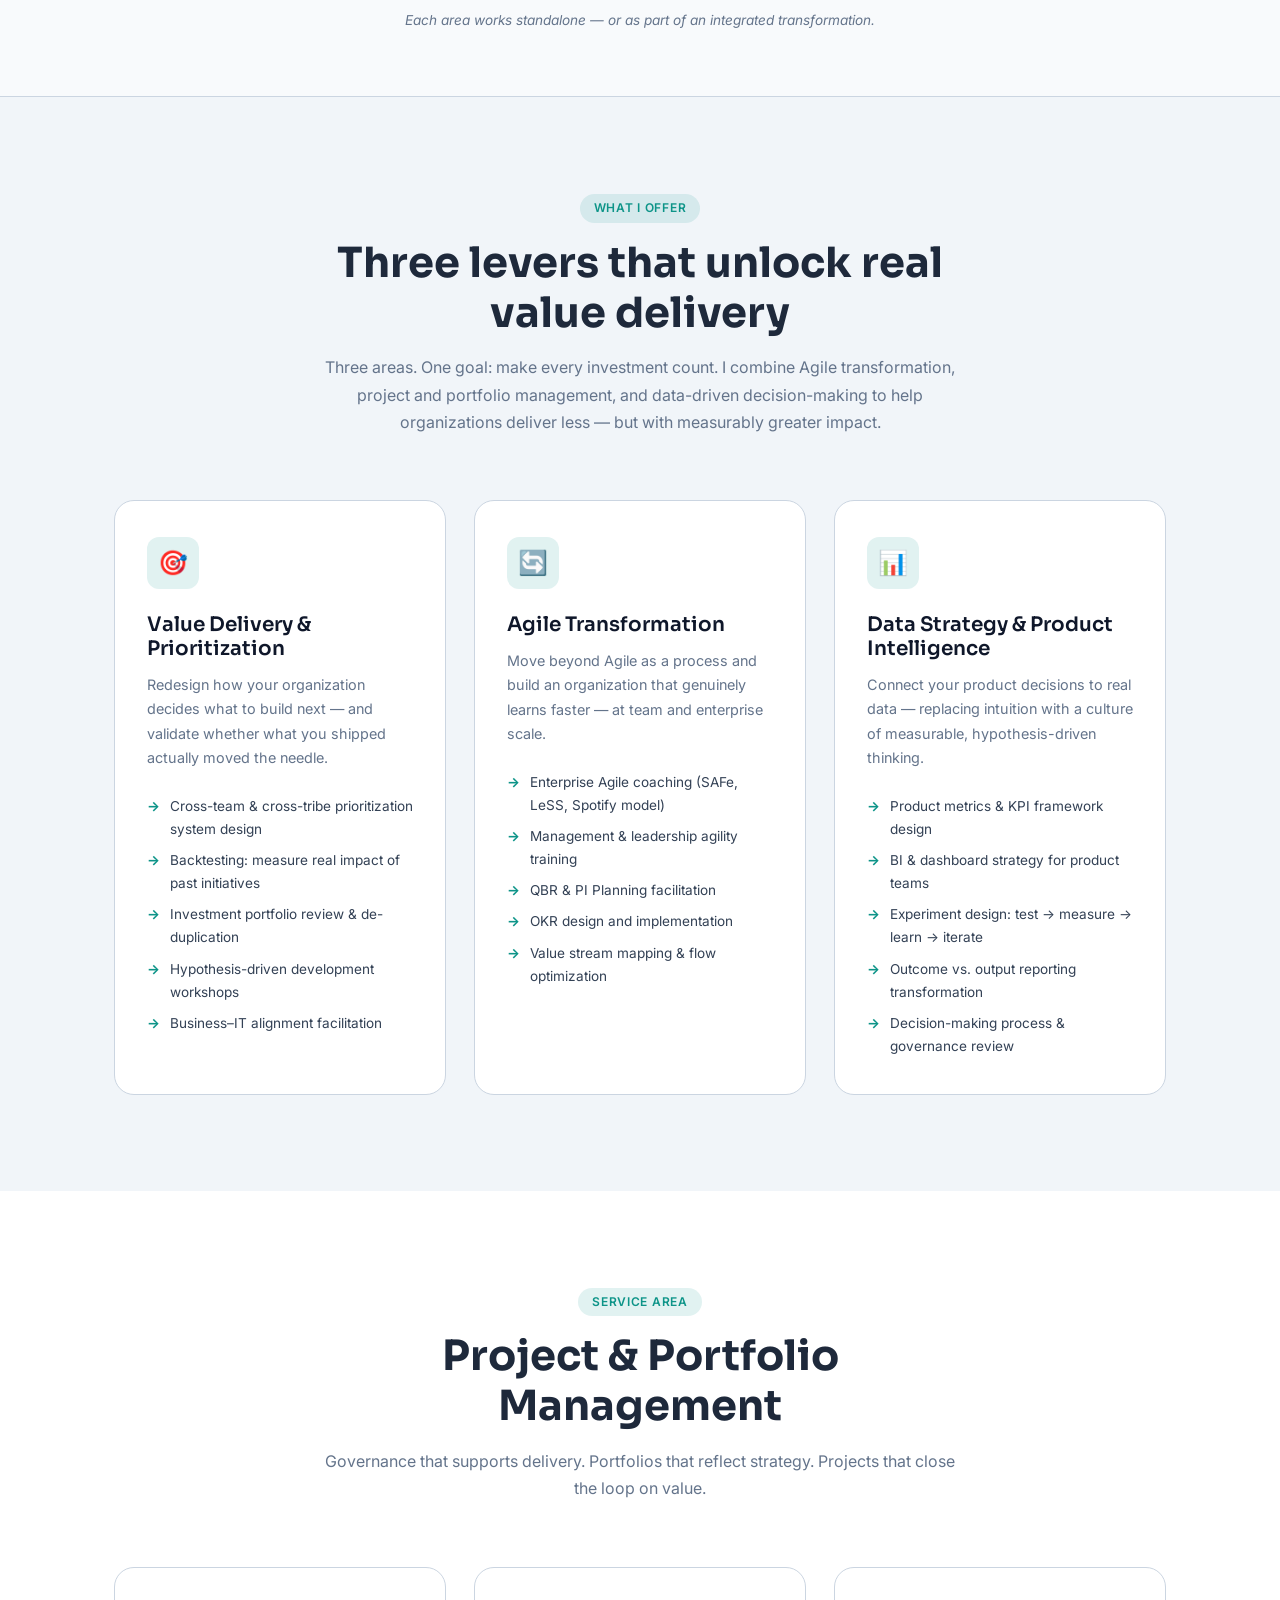
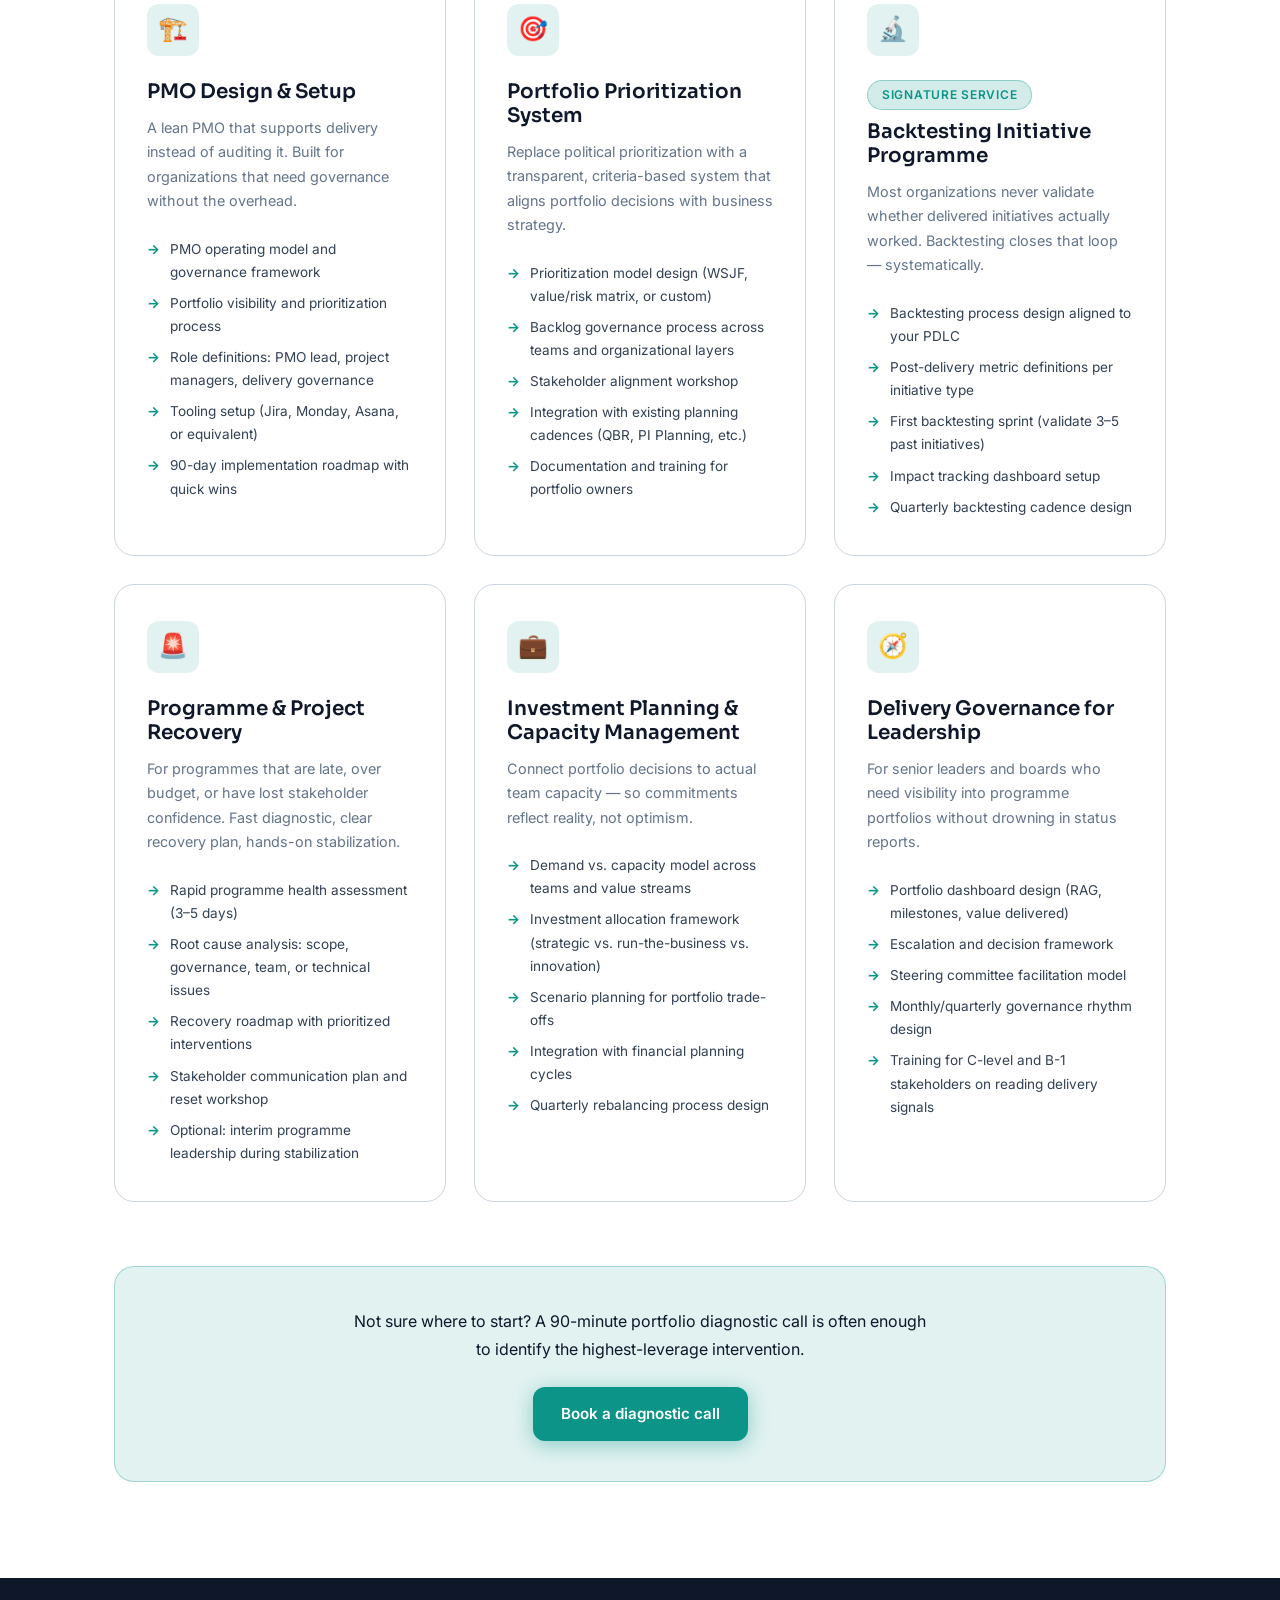
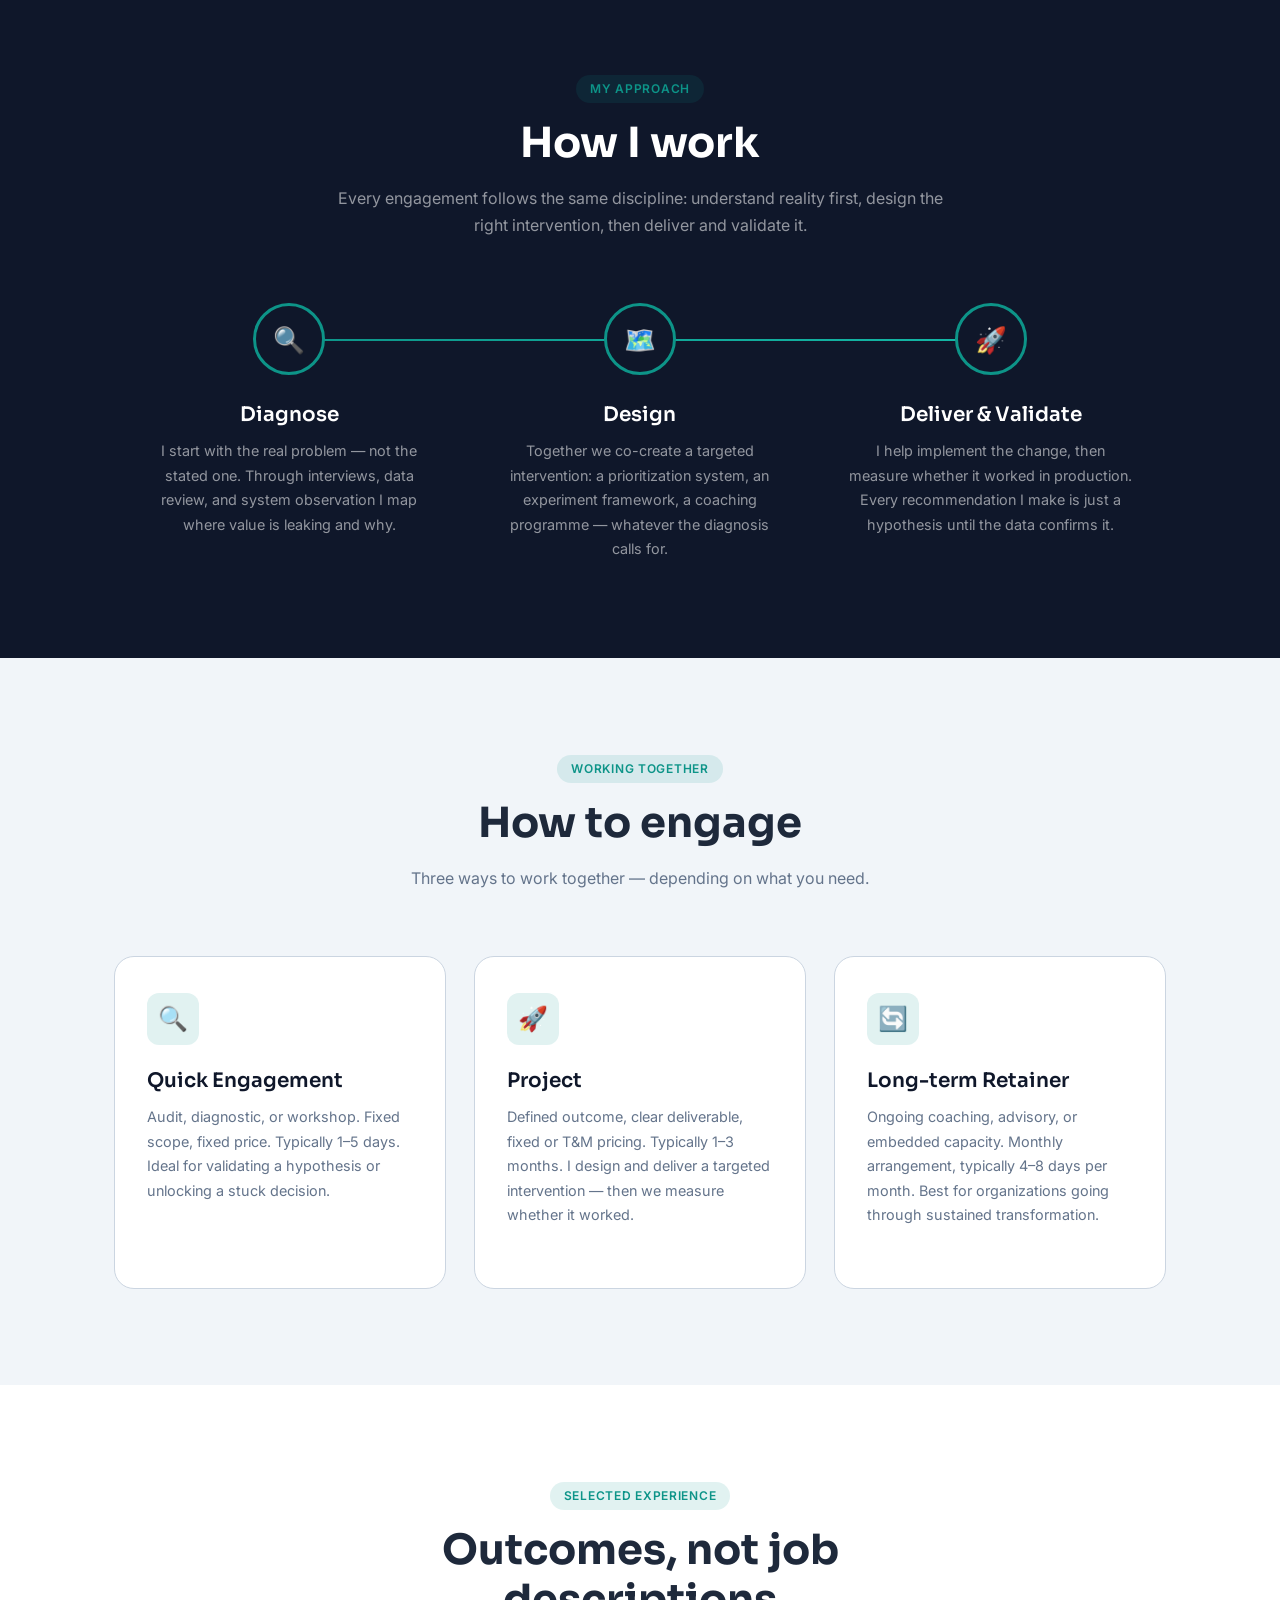
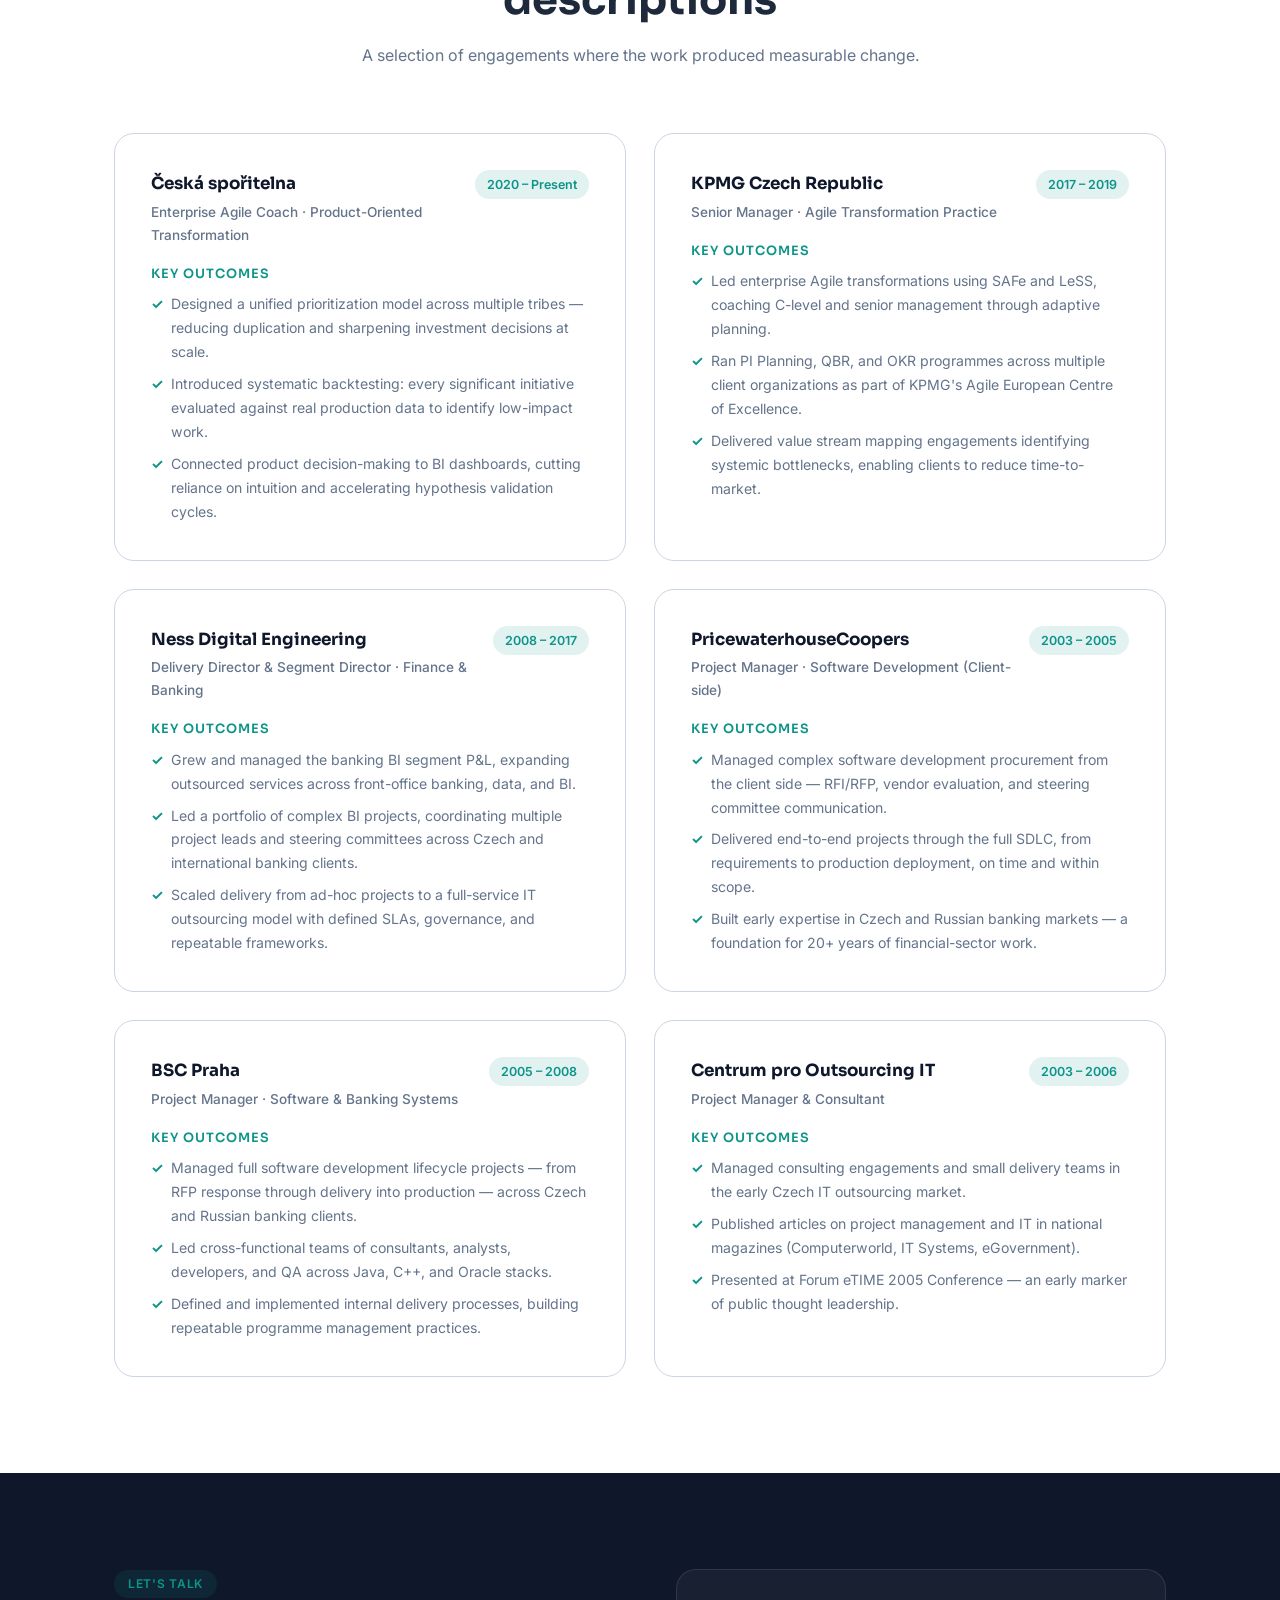
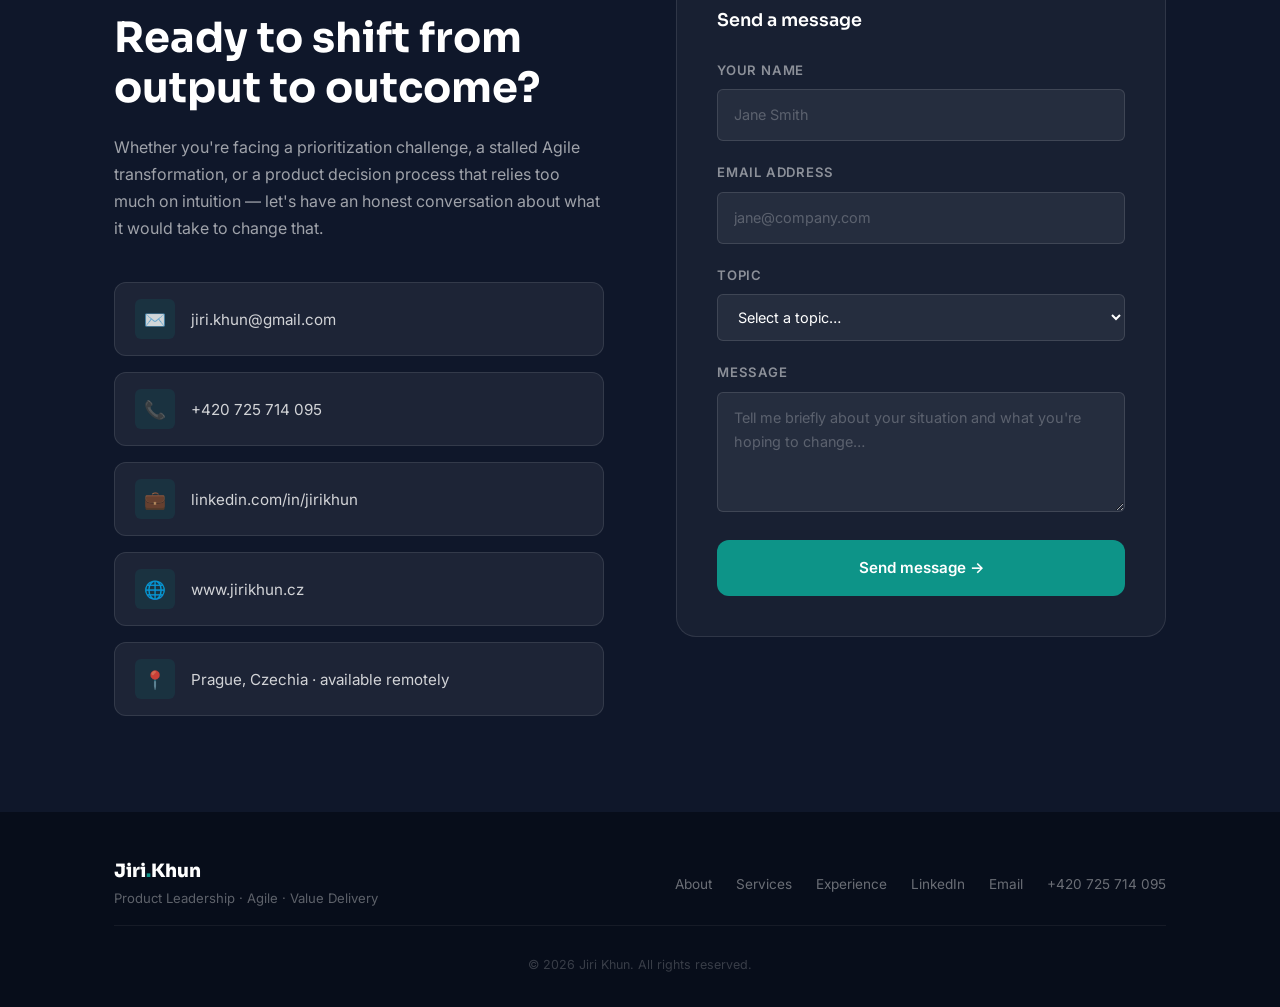
==== commit dec94b02: "Přidány nové služby" ====
--- a/index.html
+++ b/index.html
@@ -3,8 +3,8 @@
 <head>
   <meta charset="UTF-8" />
   <meta name="viewport" content="width=device-width, initial-scale=1.0" />
-  <title>Jiri Khun – Product &amp; Agile Consultant</title>
-  <meta name="description" content="Jiri Khun helps organizations invest only in initiatives that demonstrably deliver value — combining Product Management, Agile, and data." />
+  <title>Jiří Khun | Agile Transformation · Project &amp; Portfolio Management · Data &amp; BI</title>
+  <meta name="description" content="Independent consultant specializing in agile transformation, project and portfolio management, and data-driven decision-making. Based in Prague. Available for engagements across CEE and remotely." />
 
   <!-- Google Fonts -->
   <link rel="preconnect" href="https://fonts.googleapis.com" />
@@ -708,6 +708,84 @@
       margin-top: 16px;
     }
 
+    /* ─── Hero Areas Tag Row ────────────────────────────────────── */
+    .hero__areas {
+      font-size: .8rem;
+      font-weight: 600;
+      letter-spacing: .08em;
+      text-transform: uppercase;
+      color: var(--teal-light);
+      margin-bottom: 40px;
+      line-height: 1.8;
+    }
+
+    /* ─── Three-Pillar Block ─────────────────────────────────────── */
+    .pillars {
+      padding: 64px 0;
+      background: var(--off-white);
+      border-top: 1px solid var(--gray-300);
+      border-bottom: 1px solid var(--gray-300);
+    }
+    .pillars__grid {
+      display: grid;
+      grid-template-columns: repeat(3, 1fr);
+      gap: 0;
+    }
+    .pillar {
+      padding: 48px 40px;
+      text-align: center;
+      border-right: 1px solid var(--gray-300);
+      transition: background .2s;
+    }
+    .pillar:last-child { border-right: none; }
+    .pillar:hover { background: var(--teal-dim); }
+    .pillar__icon { font-size: 2rem; margin-bottom: 16px; }
+    .pillar__title {
+      font-family: 'Sora', sans-serif;
+      font-size: 1rem;
+      font-weight: 700;
+      color: var(--navy);
+      margin-bottom: 10px;
+    }
+    .pillar__line {
+      font-size: .875rem;
+      color: var(--gray-500);
+      line-height: 1.6;
+      margin: 0;
+    }
+    .pillars__footer {
+      text-align: center;
+      margin-top: 28px;
+      font-size: .85rem;
+      color: var(--gray-500);
+      font-style: italic;
+    }
+
+    /* ─── PM & Portfolio CTA block ───────────────────────────────── */
+    .pm-cta {
+      margin-top: 64px;
+      padding: 40px 48px;
+      background: var(--teal-dim);
+      border: 1px solid rgba(13,148,136,.3);
+      border-radius: var(--radius-lg);
+      text-align: center;
+    }
+    .pm-cta p {
+      font-size: 1rem;
+      color: var(--navy);
+      max-width: 580px;
+      margin: 0 auto 24px;
+      line-height: 1.75;
+    }
+
+    /* ─── Signature badge variant ────────────────────────────────── */
+    .badge--signature {
+      background: rgba(13,148,136,.18);
+      color: var(--teal);
+      border: 1px solid rgba(13,148,136,.35);
+      margin-bottom: 10px;
+    }
+
     /* ═══════════════════════════════════════════════════════════
        RESPONSIVE
     ═══════════════════════════════════════════════════════════ */
@@ -723,6 +801,10 @@
       .contact__grid { grid-template-columns: 1fr; gap: 40px; }
       .process__steps { grid-template-columns: 1fr; gap: 40px; }
       .process__steps::before { display: none; }
+      .pillars__grid { grid-template-columns: 1fr; }
+      .pillar { border-right: none; border-bottom: 1px solid var(--gray-300); }
+      .pillar:last-child { border-bottom: none; }
+      .pm-cta { padding: 32px 24px; }
       .footer__inner { justify-content: center; text-align: center; }
     }
     @media (max-width: 768px) {
@@ -750,6 +832,7 @@
         <ul class="nav__links" role="list">
           <li><a href="#about">About</a></li>
           <li><a href="#services">Services</a></li>
+          <li><a href="#pm-portfolio">PM &amp; Portfolio</a></li>
           <li><a href="#certifications">Certifications</a></li>
           <li><a href="#experience">Experience</a></li>
           <li><a href="#contact">Contact</a></li>
@@ -762,6 +845,7 @@
     <nav class="nav__mobile" id="mobileMenu" aria-label="Mobile navigation">
       <a href="#about" class="mobile-link">About</a>
       <a href="#services" class="mobile-link">Services</a>
+      <a href="#pm-portfolio" class="mobile-link">PM &amp; Portfolio</a>
       <a href="#certifications" class="mobile-link">Certifications</a>
       <a href="#process" class="mobile-link">How I Work</a>
       <a href="#experience" class="mobile-link">Experience</a>
@@ -782,10 +866,9 @@
             Start delivering <span class="accent">what matters.</span>
           </h1>
           <p class="hero__value">
-            I help organizations shift from delivery-focused execution to true value delivery —
-            combining Product Management, Agile, and data so you invest only in initiatives
-            that demonstrably move the needle.
+            I help organizations deliver the right things — and prove it.
           </p>
+          <p class="hero__areas">Agile transformation · Project &amp; portfolio management · Data-driven decisions</p>
           <div class="hero__ctas">
             <a href="#contact" class="btn btn--primary" aria-label="Contact Jiri Khun">Get in touch</a>
             <a href="#services" class="btn btn--outline">Explore services</a>
@@ -853,7 +936,7 @@
             </div>
             <div style="margin-top:16px; display:flex; align-items:center; gap:10px; flex-wrap:wrap;">
               <span style="font-size:.8rem; font-weight:600; color:var(--gray-500); text-transform:uppercase; letter-spacing:.06em;">Languages:</span>
-              <span style="font-size:.85rem; color:var(--gray-500);">English (Professional) · Russian (Limited Working) · German (Elementary)</span>
+              <span style="font-size:.85rem; color:var(--gray-500);">English (Professional) · German (Elementary)</span>
             </div>
           </div>
 
@@ -965,6 +1048,32 @@
     </section>
 
     <!-- ═══════════════════════════════════════════════════════════
+         THREE PILLARS
+    ═══════════════════════════════════════════════════════════ -->
+    <section class="pillars" id="pillars" aria-label="Three areas of expertise">
+      <div class="container">
+        <div class="pillars__grid reveal">
+          <div class="pillar">
+            <div class="pillar__icon" aria-hidden="true">⚡</div>
+            <div class="pillar__title">Agile Transformation</div>
+            <p class="pillar__line">From delivery-focused execution to value delivery at scale.</p>
+          </div>
+          <div class="pillar">
+            <div class="pillar__icon" aria-hidden="true">📋</div>
+            <div class="pillar__title">Project &amp; Portfolio Management</div>
+            <p class="pillar__line">Governance, prioritization, and forecasting that reflect reality.</p>
+          </div>
+          <div class="pillar">
+            <div class="pillar__icon" aria-hidden="true">📈</div>
+            <div class="pillar__title">Data &amp; BI</div>
+            <p class="pillar__line">Data-driven decisions, self-service BI, and measurable outcomes.</p>
+          </div>
+        </div>
+        <p class="pillars__footer reveal">Each area works standalone — or as part of an integrated transformation.</p>
+      </div>
+    </section>
+
+    <!-- ═══════════════════════════════════════════════════════════
          SERVICES
     ═══════════════════════════════════════════════════════════ -->
     <section class="section section--gray" id="services" aria-labelledby="services-heading">
@@ -972,7 +1081,7 @@
         <div class="section-header reveal">
           <span class="badge">What I offer</span>
           <h2 id="services-heading">Three levers that unlock real value delivery</h2>
-          <p>Whether you need a sharper investment strategy, a scaled Agile operating model, or a data layer that actually informs decisions — I bring the frameworks, facilitation, and follow-through.</p>
+          <p>Three areas. One goal: make every investment count. I combine Agile transformation, project and portfolio management, and data-driven decision-making to help organizations deliver less — but with measurably greater impact.</p>
         </div>
         <div class="services__grid">
 
@@ -1016,6 +1125,108 @@
           </article>
 
         </div>
+      </div>
+    </section>
+
+    <!-- ═══════════════════════════════════════════════════════════
+         PM & PORTFOLIO
+    ═══════════════════════════════════════════════════════════ -->
+    <section class="section" id="pm-portfolio" aria-labelledby="pm-heading">
+      <div class="container">
+        <div class="section-header reveal">
+          <span class="badge">Service Area</span>
+          <h2 id="pm-heading">Project &amp; Portfolio Management</h2>
+          <p>Governance that supports delivery. Portfolios that reflect strategy. Projects that close the loop on value.</p>
+        </div>
+        <div class="services__grid">
+
+          <article class="service-card reveal" aria-labelledby="pm1-heading">
+            <div class="service-card__icon" aria-hidden="true">🏗️</div>
+            <h3 id="pm1-heading">PMO Design &amp; Setup</h3>
+            <p>A lean PMO that supports delivery instead of auditing it. Built for organizations that need governance without the overhead.</p>
+            <ul class="service-card__list" role="list">
+              <li>PMO operating model and governance framework</li>
+              <li>Portfolio visibility and prioritization process</li>
+              <li>Role definitions: PMO lead, project managers, delivery governance</li>
+              <li>Tooling setup (Jira, Monday, Asana, or equivalent)</li>
+              <li>90-day implementation roadmap with quick wins</li>
+            </ul>
+          </article>
+
+          <article class="service-card reveal reveal-delay-1" aria-labelledby="pm2-heading">
+            <div class="service-card__icon" aria-hidden="true">🎯</div>
+            <h3 id="pm2-heading">Portfolio Prioritization System</h3>
+            <p>Replace political prioritization with a transparent, criteria-based system that aligns portfolio decisions with business strategy.</p>
+            <ul class="service-card__list" role="list">
+              <li>Prioritization model design (WSJF, value/risk matrix, or custom)</li>
+              <li>Backlog governance process across teams and organizational layers</li>
+              <li>Stakeholder alignment workshop</li>
+              <li>Integration with existing planning cadences (QBR, PI Planning, etc.)</li>
+              <li>Documentation and training for portfolio owners</li>
+            </ul>
+          </article>
+
+
+          <article class="service-card reveal" aria-labelledby="pm4-heading">
+            <div class="service-card__icon" aria-hidden="true">🔬</div>
+            <span class="badge badge--signature">Signature Service</span>
+            <h3 id="pm4-heading">Backtesting Initiative Programme</h3>
+            <p>Most organizations never validate whether delivered initiatives actually worked. Backtesting closes that loop — systematically.</p>
+            <ul class="service-card__list" role="list">
+              <li>Backtesting process design aligned to your PDLC</li>
+              <li>Post-delivery metric definitions per initiative type</li>
+              <li>First backtesting sprint (validate 3–5 past initiatives)</li>
+              <li>Impact tracking dashboard setup</li>
+              <li>Quarterly backtesting cadence design</li>
+            </ul>
+          </article>
+
+          <article class="service-card reveal reveal-delay-1" aria-labelledby="pm5-heading">
+            <div class="service-card__icon" aria-hidden="true">🚨</div>
+            <h3 id="pm5-heading">Programme &amp; Project Recovery</h3>
+            <p>For programmes that are late, over budget, or have lost stakeholder confidence. Fast diagnostic, clear recovery plan, hands-on stabilization.</p>
+            <ul class="service-card__list" role="list">
+              <li>Rapid programme health assessment (3–5 days)</li>
+              <li>Root cause analysis: scope, governance, team, or technical issues</li>
+              <li>Recovery roadmap with prioritized interventions</li>
+              <li>Stakeholder communication plan and reset workshop</li>
+              <li>Optional: interim programme leadership during stabilization</li>
+            </ul>
+          </article>
+
+          <article class="service-card reveal reveal-delay-2" aria-labelledby="pm6-heading">
+            <div class="service-card__icon" aria-hidden="true">💼</div>
+            <h3 id="pm6-heading">Investment Planning &amp; Capacity Management</h3>
+            <p>Connect portfolio decisions to actual team capacity — so commitments reflect reality, not optimism.</p>
+            <ul class="service-card__list" role="list">
+              <li>Demand vs. capacity model across teams and value streams</li>
+              <li>Investment allocation framework (strategic vs. run-the-business vs. innovation)</li>
+              <li>Scenario planning for portfolio trade-offs</li>
+              <li>Integration with financial planning cycles</li>
+              <li>Quarterly rebalancing process design</li>
+            </ul>
+          </article>
+
+          <article class="service-card reveal" aria-labelledby="pm7-heading">
+            <div class="service-card__icon" aria-hidden="true">🧭</div>
+            <h3 id="pm7-heading">Delivery Governance for Leadership</h3>
+            <p>For senior leaders and boards who need visibility into programme portfolios without drowning in status reports.</p>
+            <ul class="service-card__list" role="list">
+              <li>Portfolio dashboard design (RAG, milestones, value delivered)</li>
+              <li>Escalation and decision framework</li>
+              <li>Steering committee facilitation model</li>
+              <li>Monthly/quarterly governance rhythm design</li>
+              <li>Training for C-level and B-1 stakeholders on reading delivery signals</li>
+            </ul>
+          </article>
+
+        </div>
+
+        <div class="pm-cta reveal">
+          <p>Not sure where to start? A 90-minute portfolio diagnostic call is often enough to identify the highest-leverage intervention.</p>
+          <a href="#contact" class="btn btn--primary">Book a diagnostic call</a>
+        </div>
+
       </div>
     </section>
 
@@ -1206,68 +1417,6 @@
                 <li>Published articles on project management and IT in national magazines (Computerworld, IT Systems, eGovernment).</li>
                 <li>Presented at Forum eTIME 2005 Conference — an early marker of public thought leadership.</li>
               </ul>
-            </div>
-          </article>
-
-        </div>
-      </div>
-    </section>
-
-    <!-- ═══════════════════════════════════════════════════════════
-         TESTIMONIALS
-    ═══════════════════════════════════════════════════════════ -->
-    <section class="section section--gray" id="testimonials" aria-labelledby="testimonials-heading">
-      <div class="container">
-        <div class="section-header reveal">
-          <span class="badge">Testimonials</span>
-          <h2 id="testimonials-heading">What clients say</h2>
-        </div>
-        <div class="testimonials__grid">
-
-          <!-- TODO: replace — add real testimonial text, name, and title -->
-          <article class="testimonial-card reveal">
-            <p class="testimonial-card__text">
-              "Jiri didn't just coach our teams on Agile — he changed how our leadership thinks about investment.
-              The prioritization model he introduced is now standard across our entire product organization.
-              For the first time, we can confidently say we're spending money on the right things."
-            </p>
-            <div class="testimonial-card__author">
-              <div class="testimonial-card__avatar" aria-hidden="true">MN</div>
-              <div>
-                <div class="testimonial-card__name"><!-- TODO: replace -->Martin N.</div>
-                <p class="testimonial-card__title"><!-- TODO: replace -->Head of Product, Financial Services</p>
-              </div>
-            </div>
-          </article>
-
-          <!-- TODO: replace — add real testimonial text, name, and title -->
-          <article class="testimonial-card reveal reveal-delay-1">
-            <p class="testimonial-card__text">
-              "What sets Jiri apart is that he insists on measuring whether the change actually worked.
-              After introducing backtesting in our delivery process, we identified three high-investment initiatives
-              that had delivered zero measurable impact. That insight alone paid for the engagement many times over."
-            </p>
-            <div class="testimonial-card__author">
-              <div class="testimonial-card__avatar" aria-hidden="true">KV</div>
-              <div>
-                <div class="testimonial-card__name"><!-- TODO: replace -->Kateřina V.</div>
-                <p class="testimonial-card__title"><!-- TODO: replace -->Chief Operating Officer, Technology Company</p>
-              </div>
-            </div>
-          </article>
-
-          <article class="testimonial-card reveal reveal-delay-2">
-            <p class="testimonial-card__text">
-              "Jiri brought something rare: the discipline to actually measure whether the
-              Agile transformation was working. He introduced metrics we'd never tracked
-              before — and used them to steer the programme, not just report on it."
-            </p>
-            <div class="testimonial-card__author">
-              <div class="testimonial-card__avatar" aria-hidden="true">TP</div>
-              <div>
-                <div class="testimonial-card__name">Tomáš P.</div>
-                <p class="testimonial-card__title">IT Director, Manufacturing &amp; Logistics</p>
-              </div>
             </div>
           </article>
 
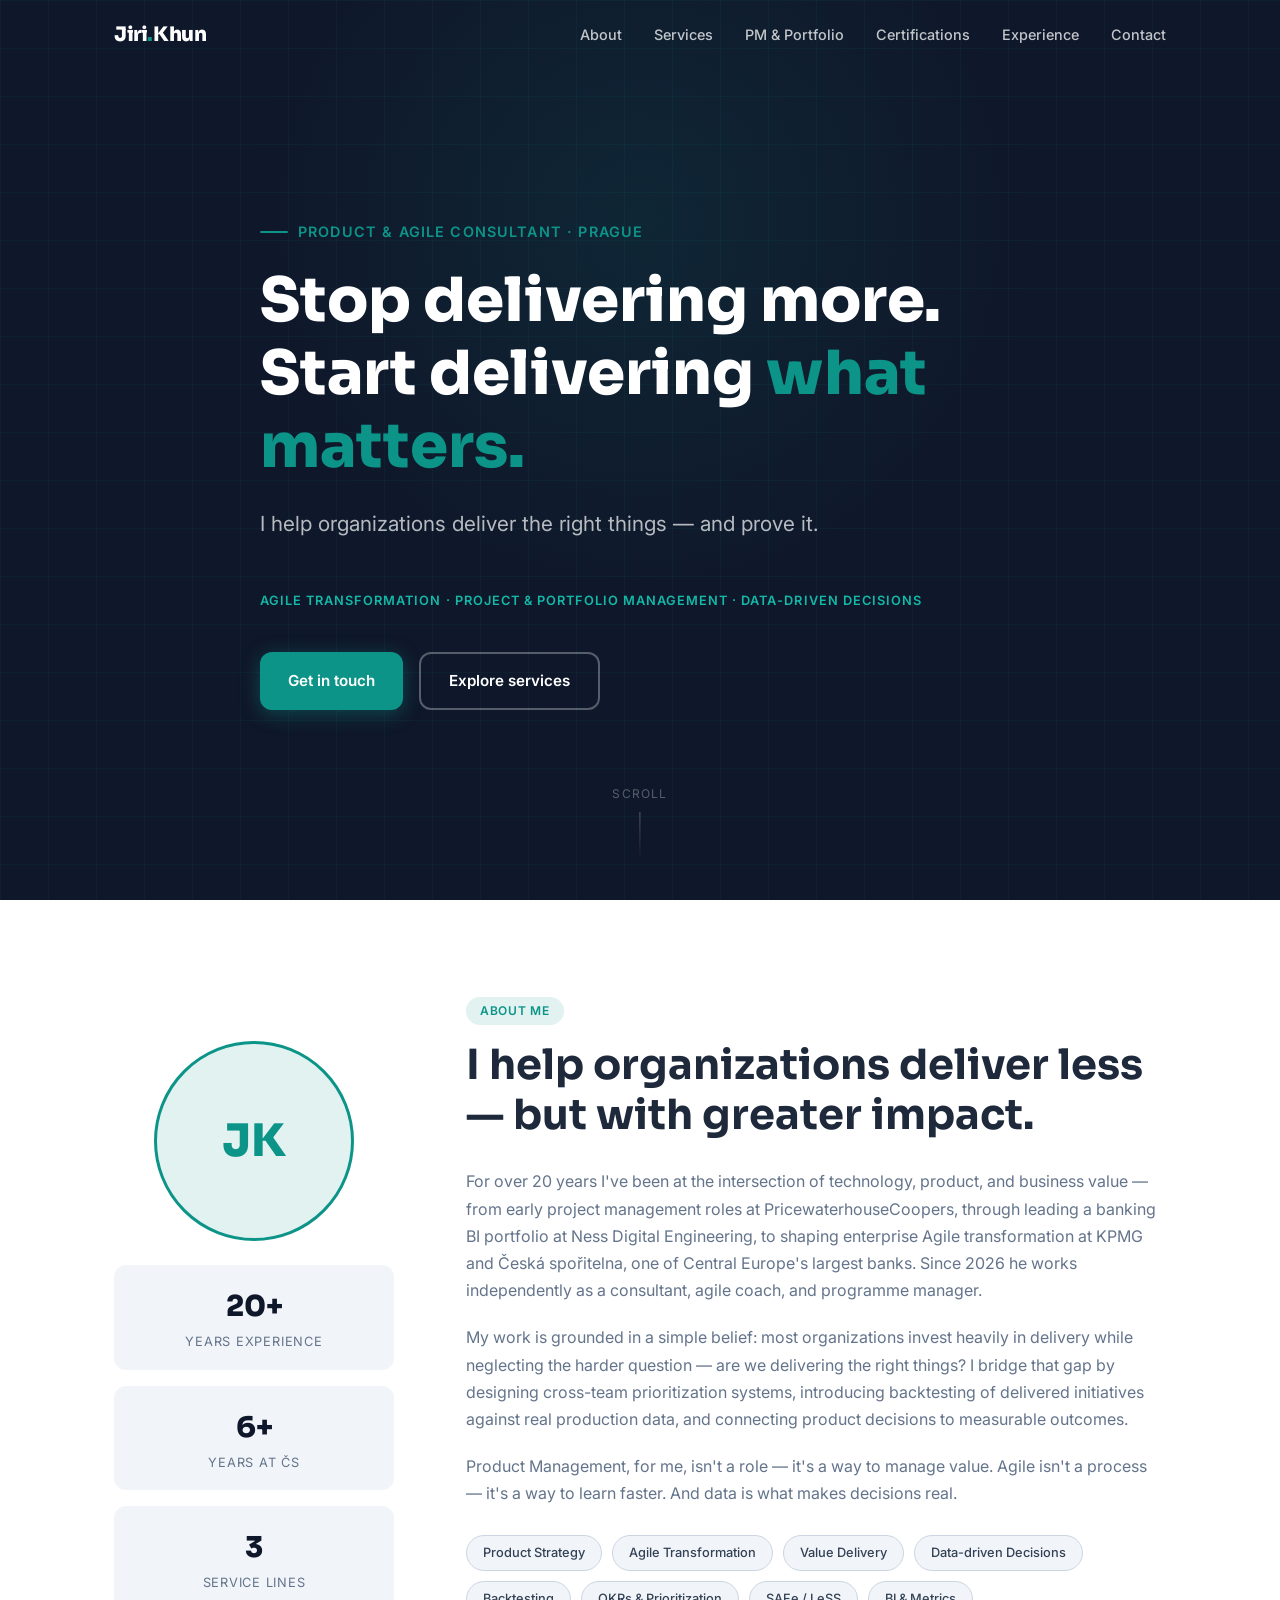
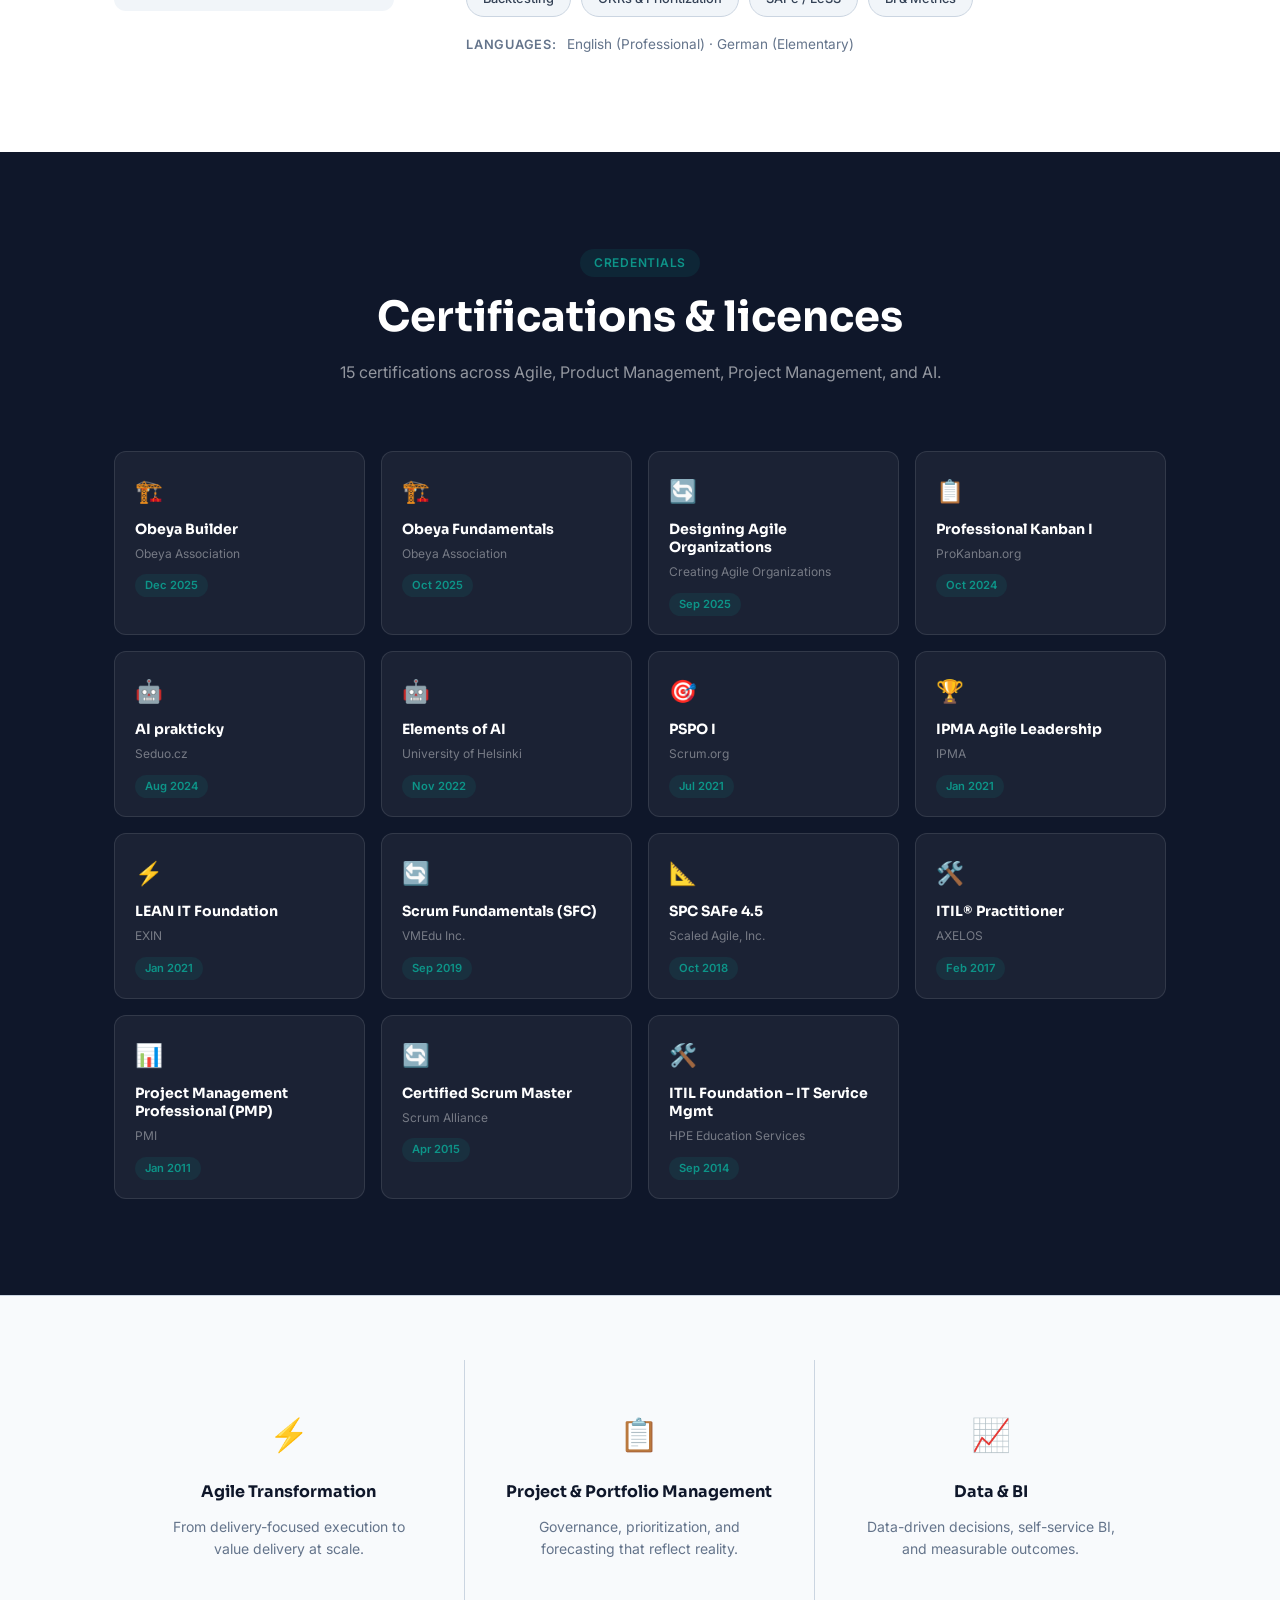
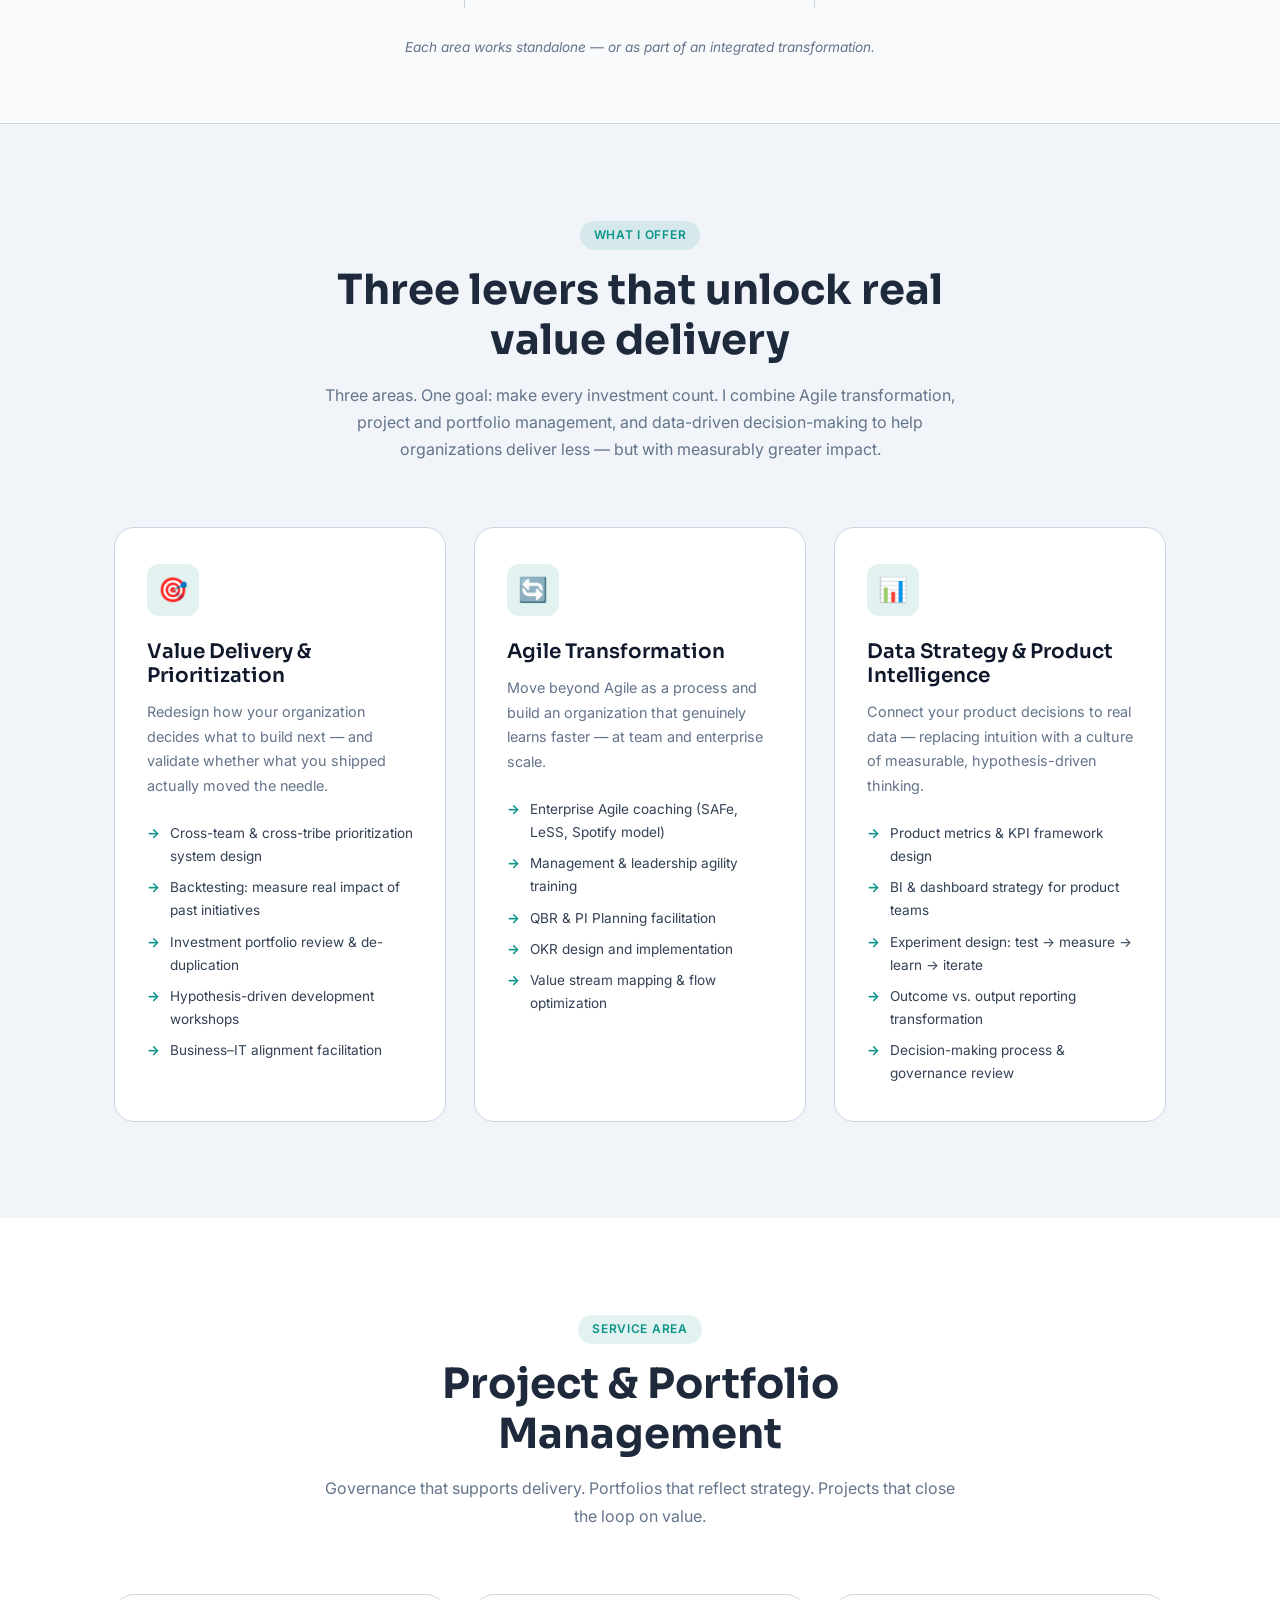
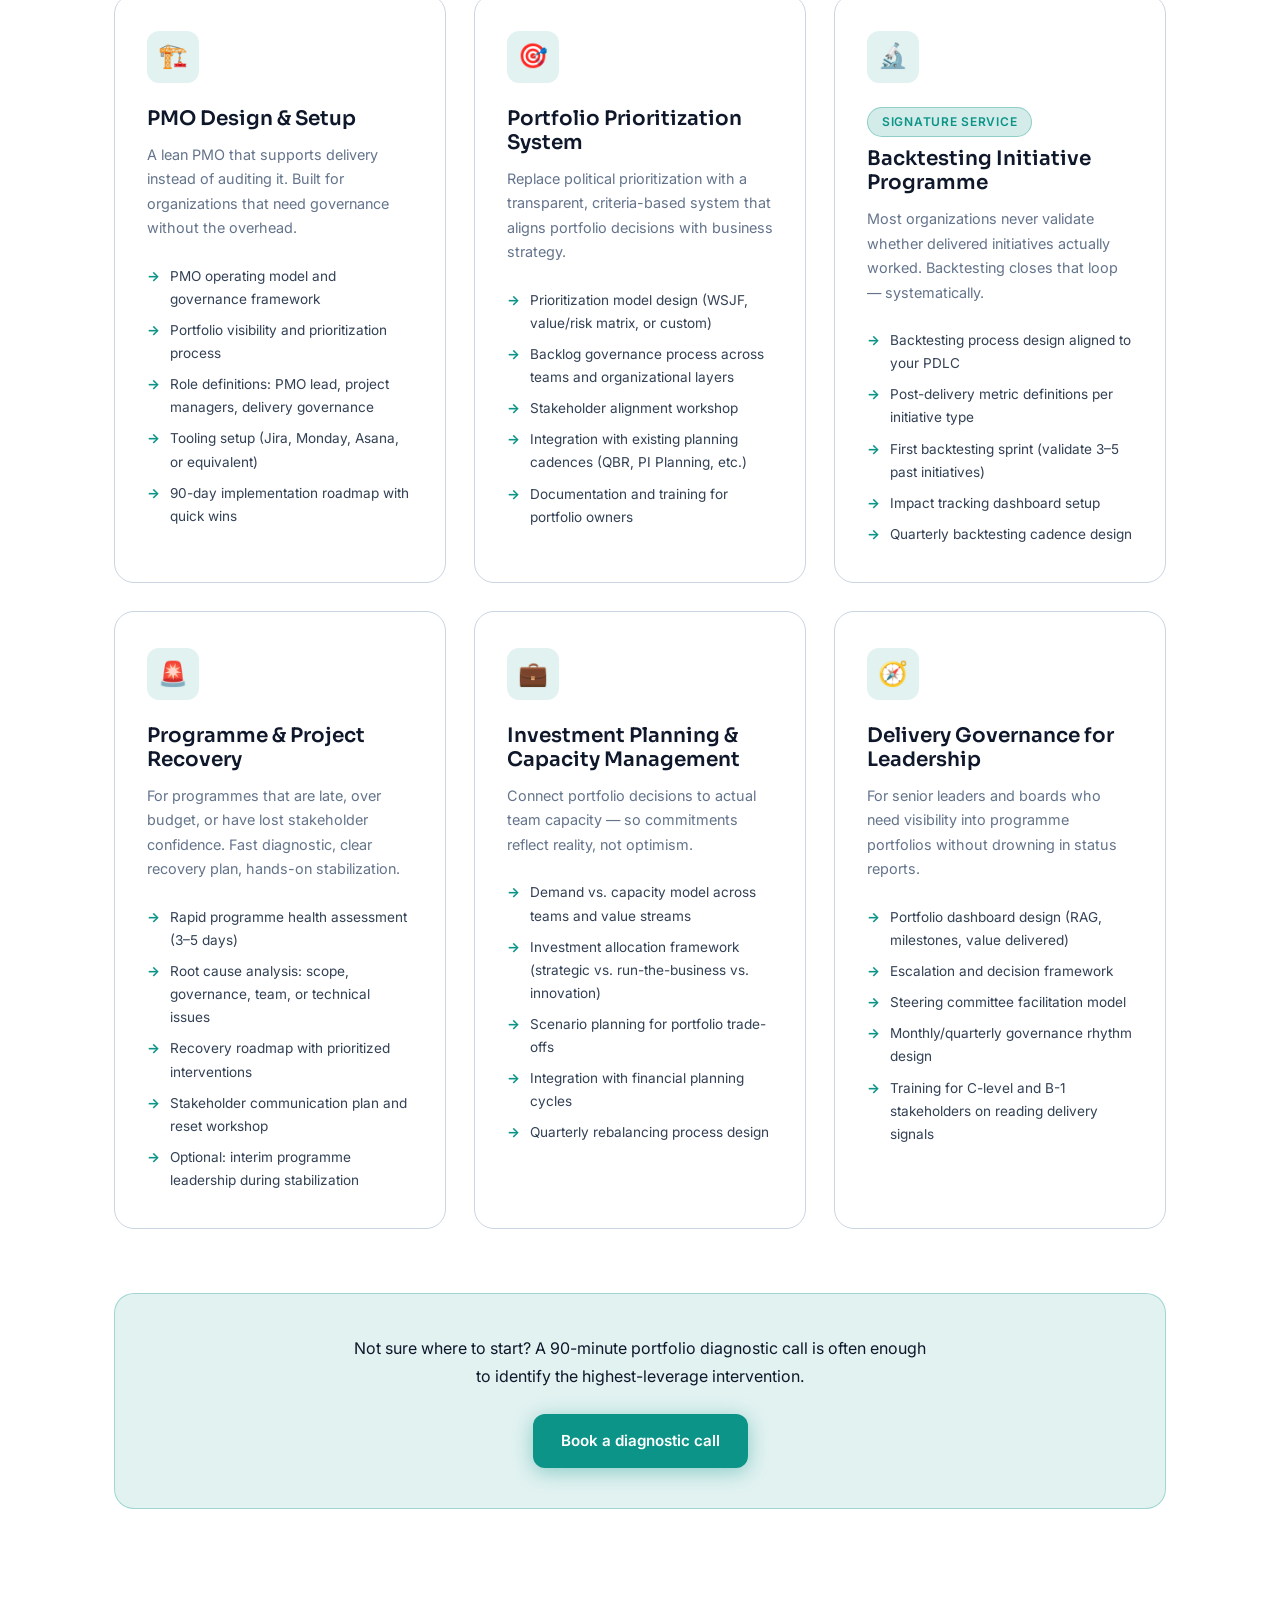
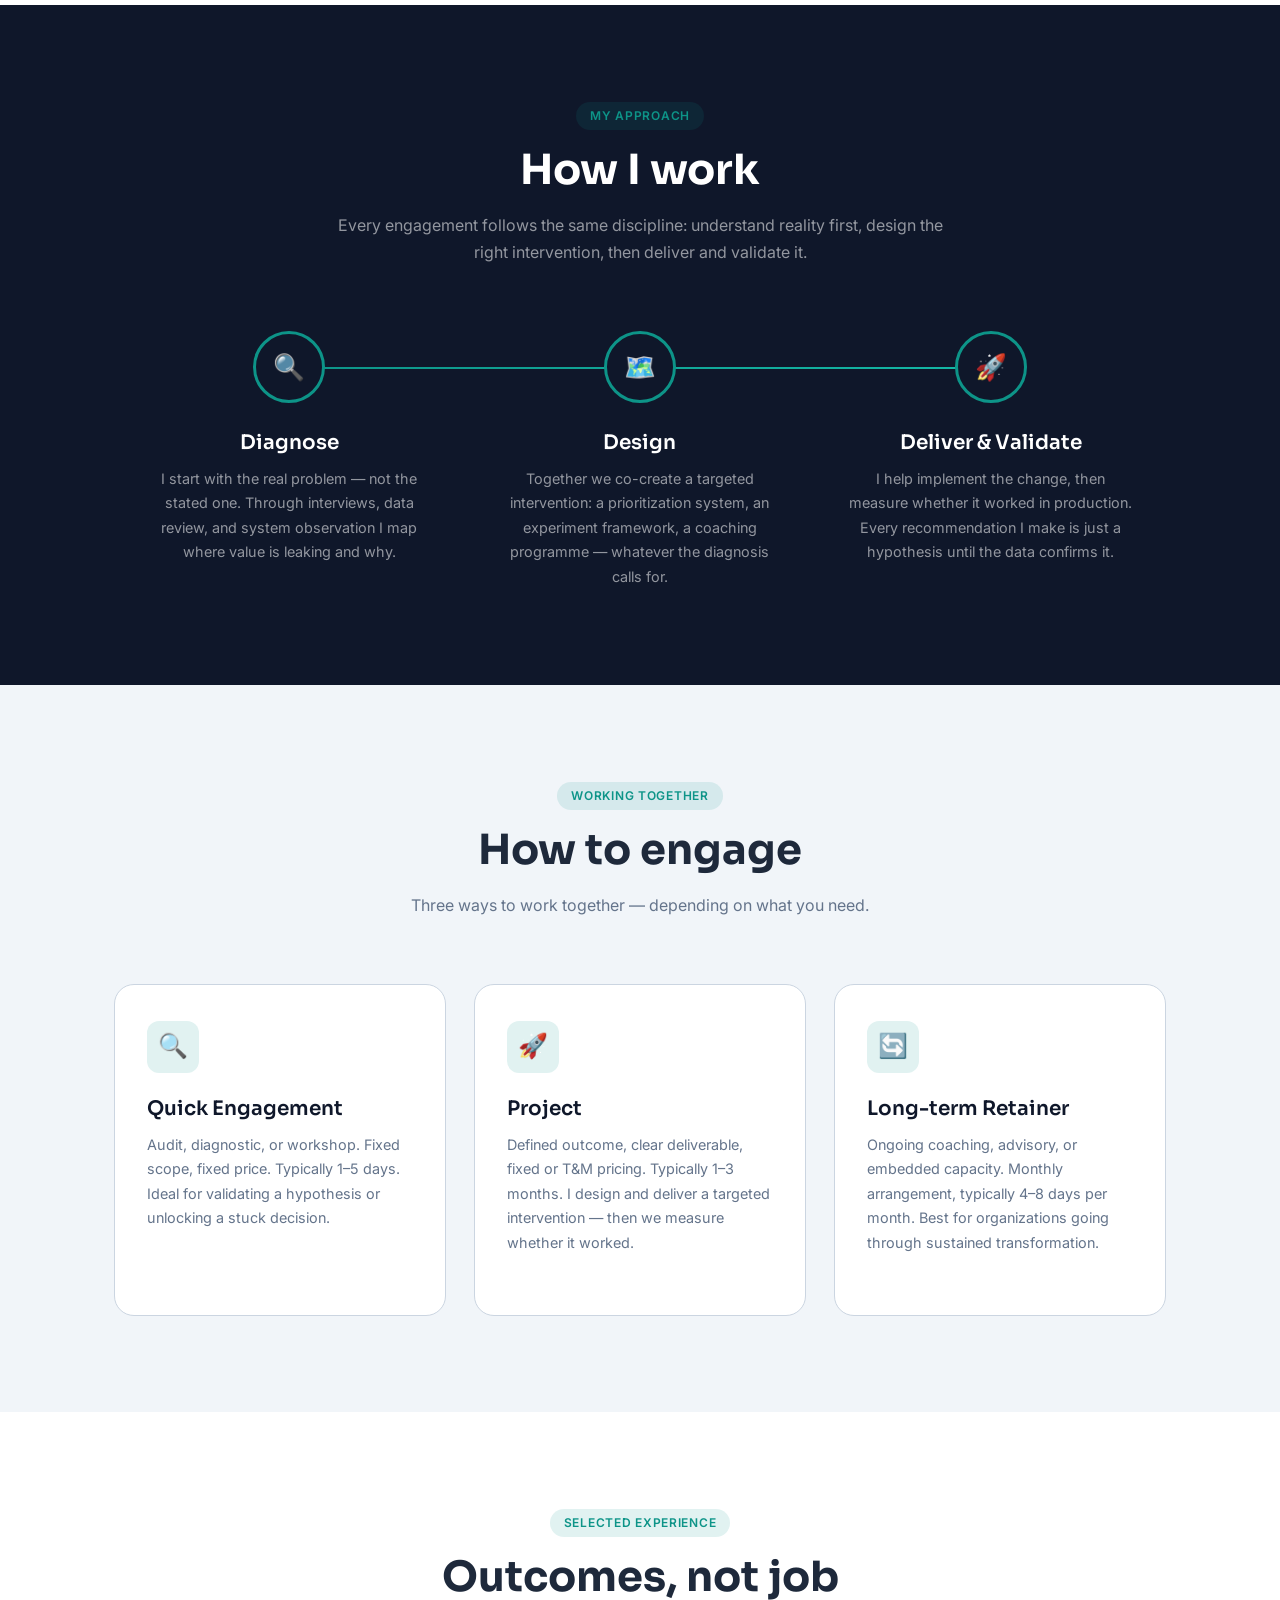
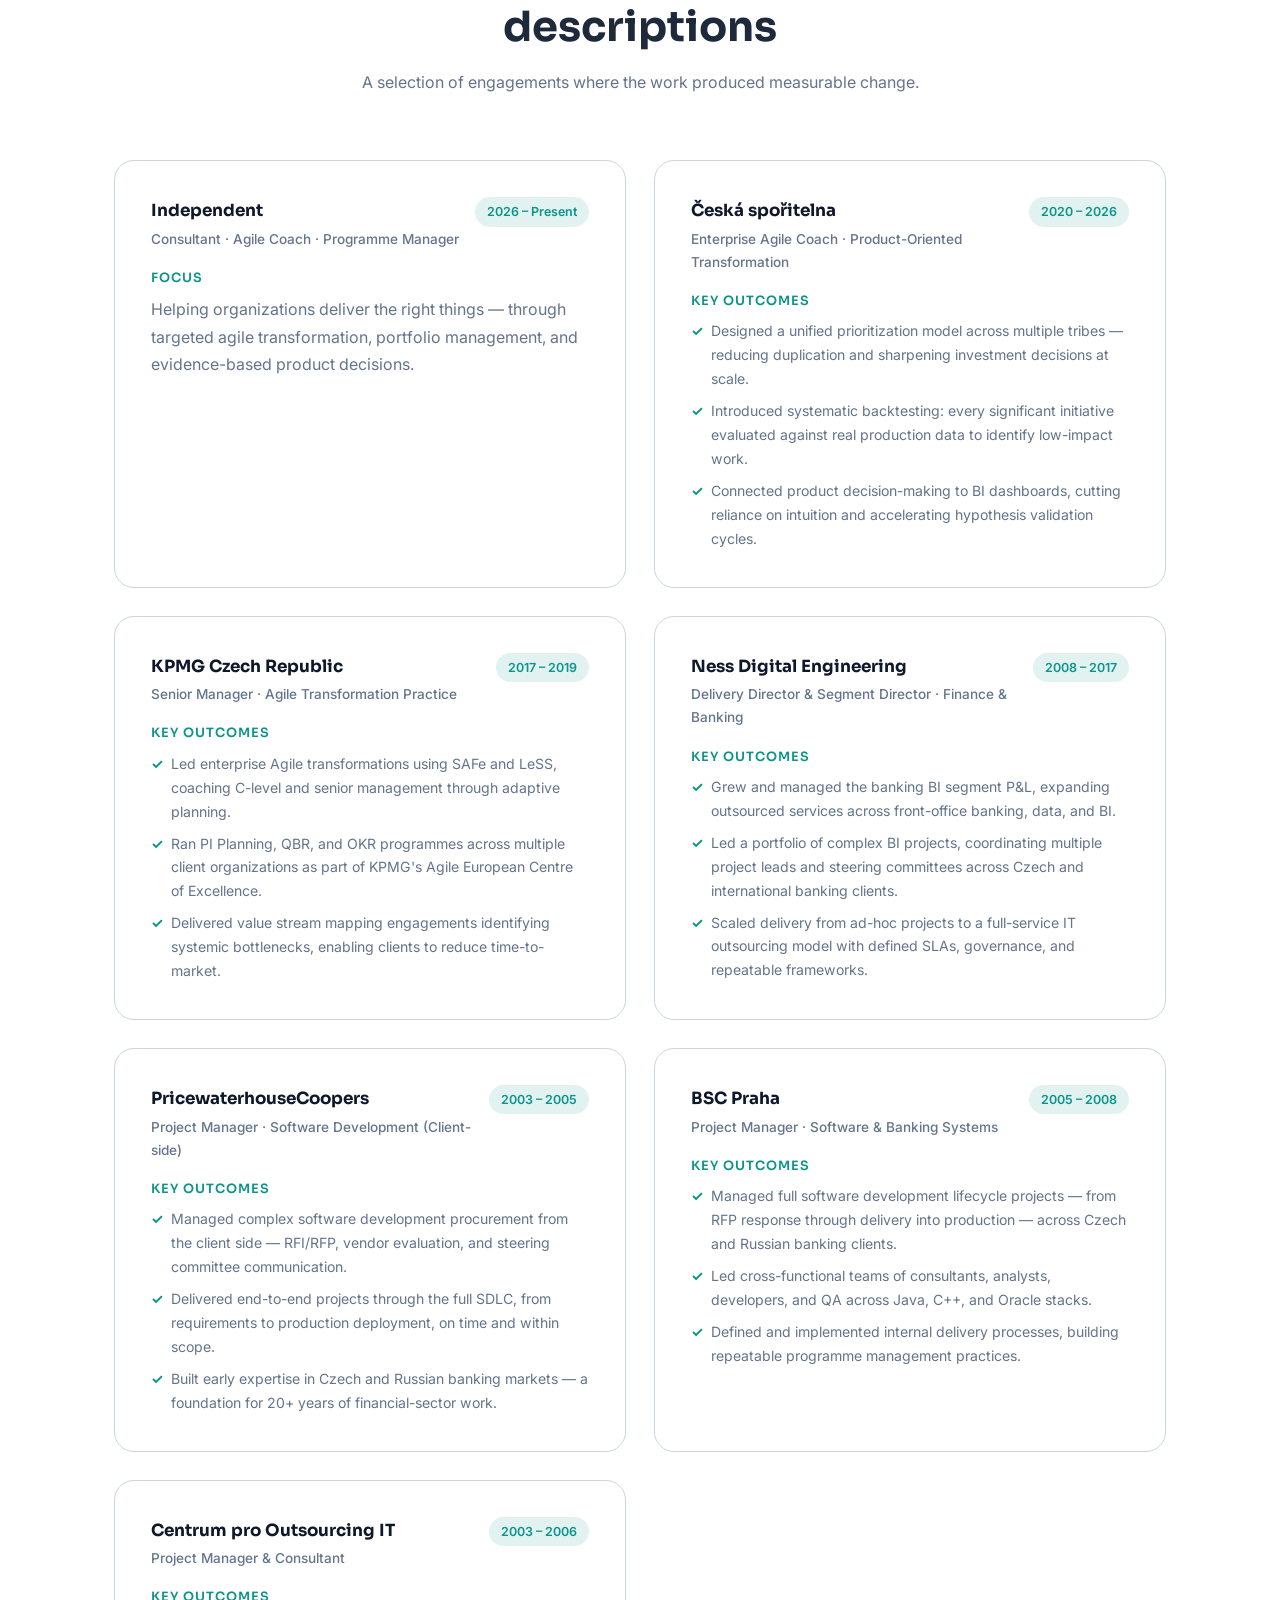
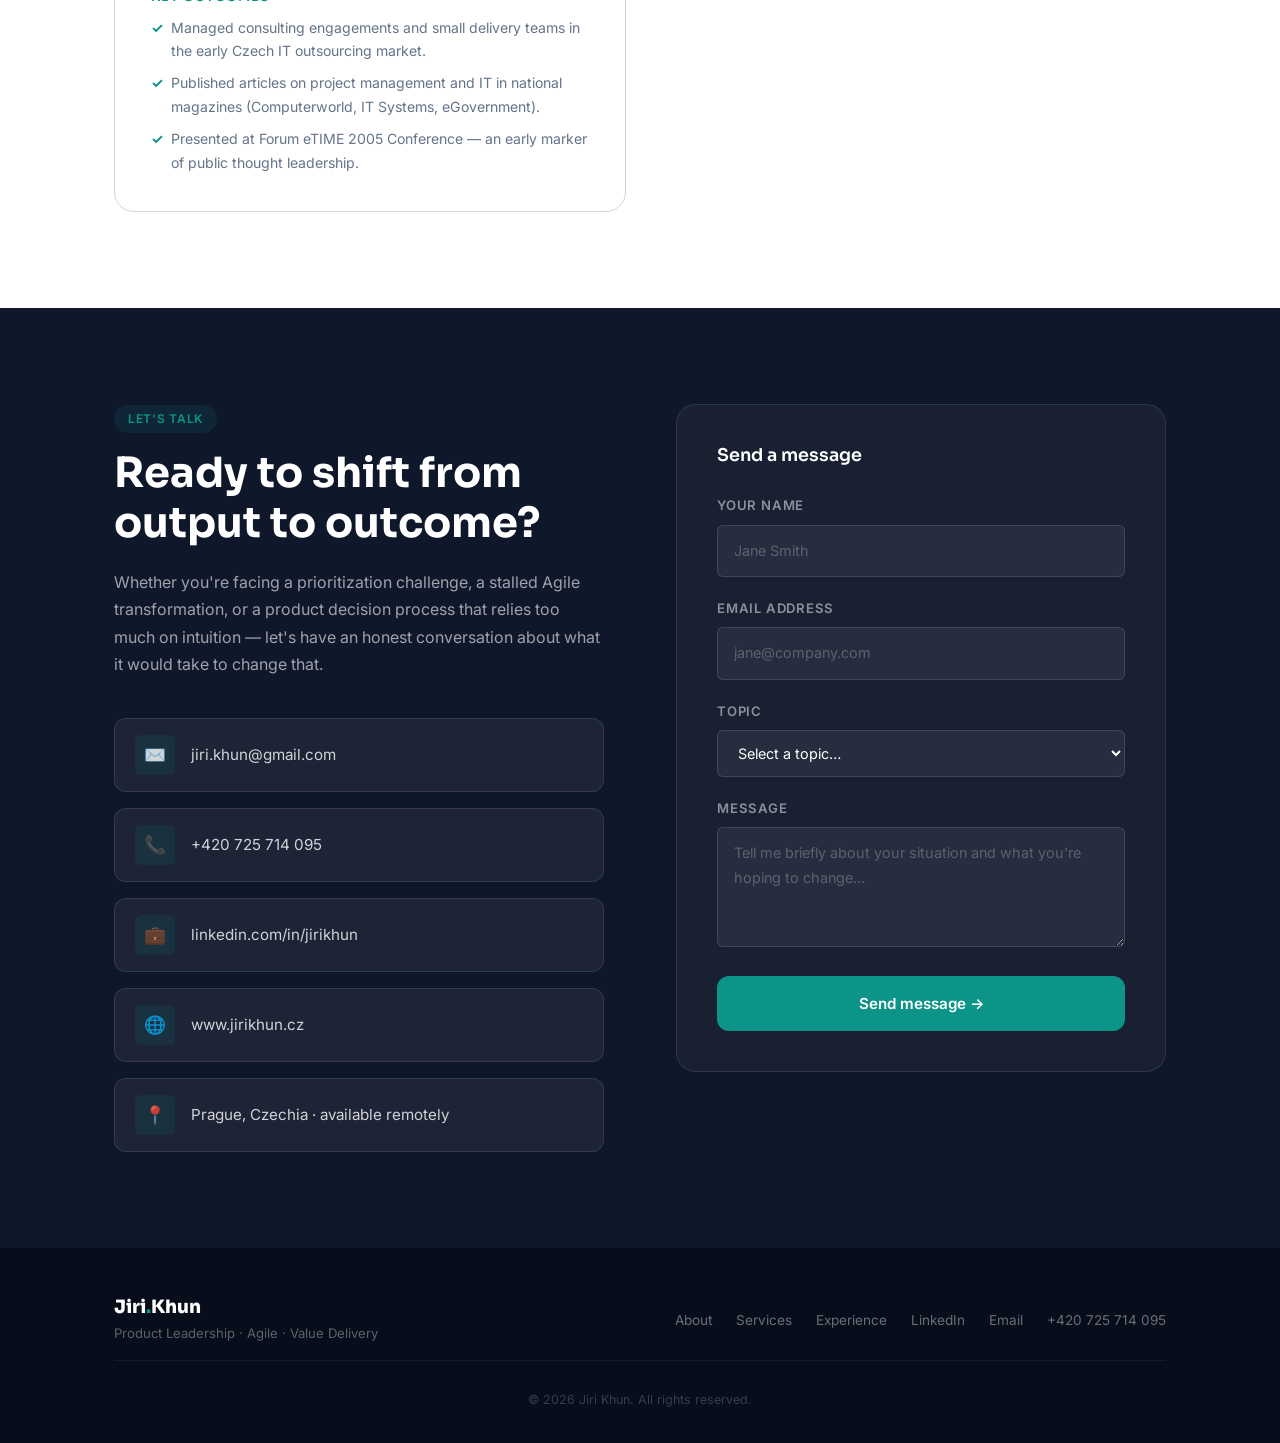
==== commit af0762fa: "Update experience: end ČS engagement in 2026, add independent consultant role Co-Authored-By: Claude" ====
--- a/index.html
+++ b/index.html
@@ -1,6 +1,15 @@
 <!DOCTYPE html>
 <html lang="en">
 <head>
+  <!-- Google tag (gtag.js) -->
+  <script async src="https://www.googletagmanager.com/gtag/js?id=G-FPWML7XEZR"></script>
+  <script>
+    window.dataLayer = window.dataLayer || [];
+    function gtag(){dataLayer.push(arguments);}
+    gtag('js', new Date());
+    gtag('config', 'G-FPWML7XEZR');
+  </script>
+
   <meta charset="UTF-8" />
   <meta name="viewport" content="width=device-width, initial-scale=1.0" />
   <title>Jiří Khun | Agile Transformation · Project &amp; Portfolio Management · Data &amp; BI</title>
@@ -912,7 +921,7 @@
               For over 20 years I've been at the intersection of technology, product, and business value —
               from early project management roles at PricewaterhouseCoopers, through leading a banking BI
               portfolio at Ness Digital Engineering, to shaping enterprise Agile transformation at
-              KPMG and Česká spořitelna, one of Central Europe's largest banks.
+              KPMG and Česká spořitelna, one of Central Europe's largest banks. Since 2026 he works independently as a consultant, agile coach, and programme manager.
             </p>
             <p>
               My work is grounded in a simple belief: most organizations invest heavily in delivery while
@@ -1312,13 +1321,27 @@
         </div>
         <div class="experience__grid">
 
-          <article class="case-card reveal" aria-labelledby="case1-heading">
+          <article class="case-card reveal" aria-labelledby="case0-heading">
+            <div class="case-card__meta">
+              <div>
+                <div class="case-card__company" id="case0-heading">Independent</div>
+                <div class="case-card__role">Consultant · Agile Coach · Programme Manager</div>
+              </div>
+              <span class="case-card__period">2026 – Present</span>
+            </div>
+            <div class="case-card__outcome">
+              <h4>Focus</h4>
+              <p>Helping organizations deliver the right things — through targeted agile transformation, portfolio management, and evidence-based product decisions.</p>
+            </div>
+          </article>
+
+          <article class="case-card reveal reveal-delay-1" aria-labelledby="case1-heading">
             <div class="case-card__meta">
               <div>
                 <div class="case-card__company" id="case1-heading">Česká spořitelna</div>
                 <div class="case-card__role">Enterprise Agile Coach · Product-Oriented Transformation</div>
               </div>
-              <span class="case-card__period">2020 – Present</span>
+              <span class="case-card__period">2020 – 2026</span>
             </div>
             <div class="case-card__outcome">
               <h4>Key outcomes</h4>
